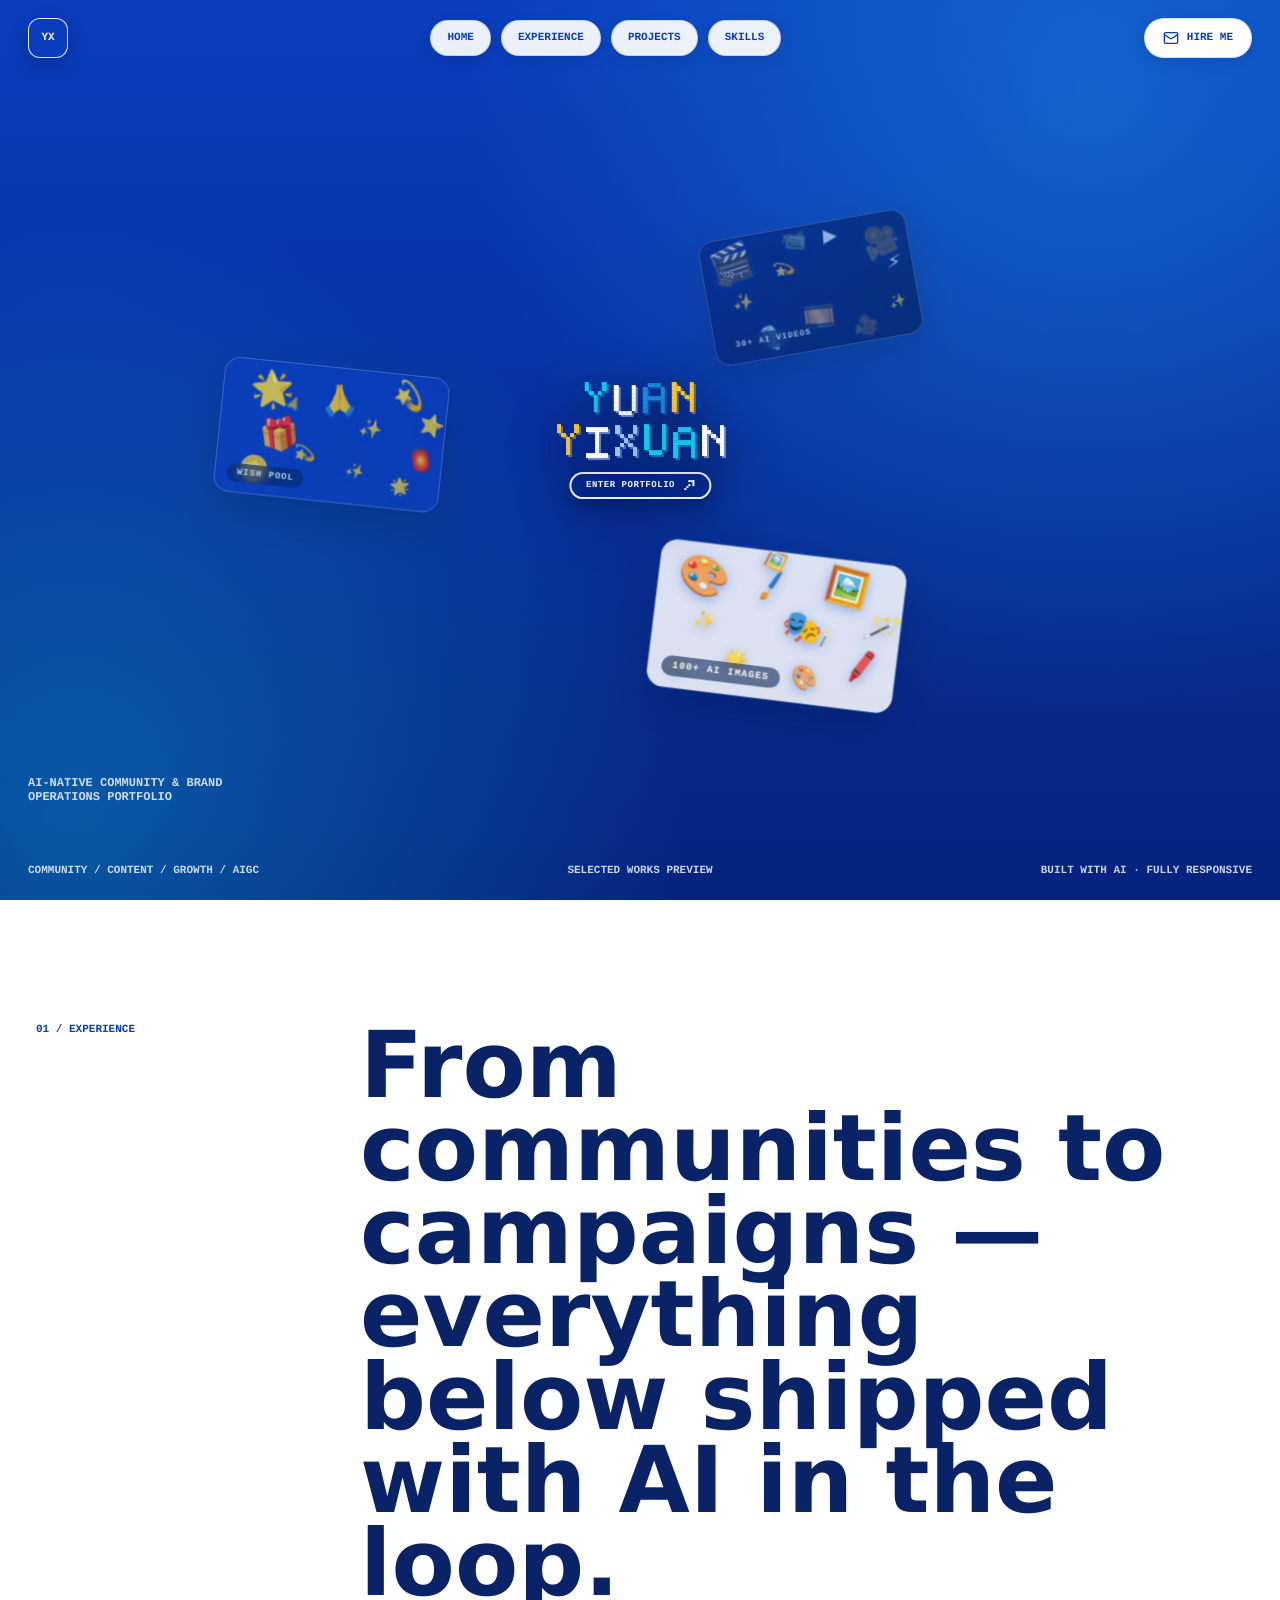
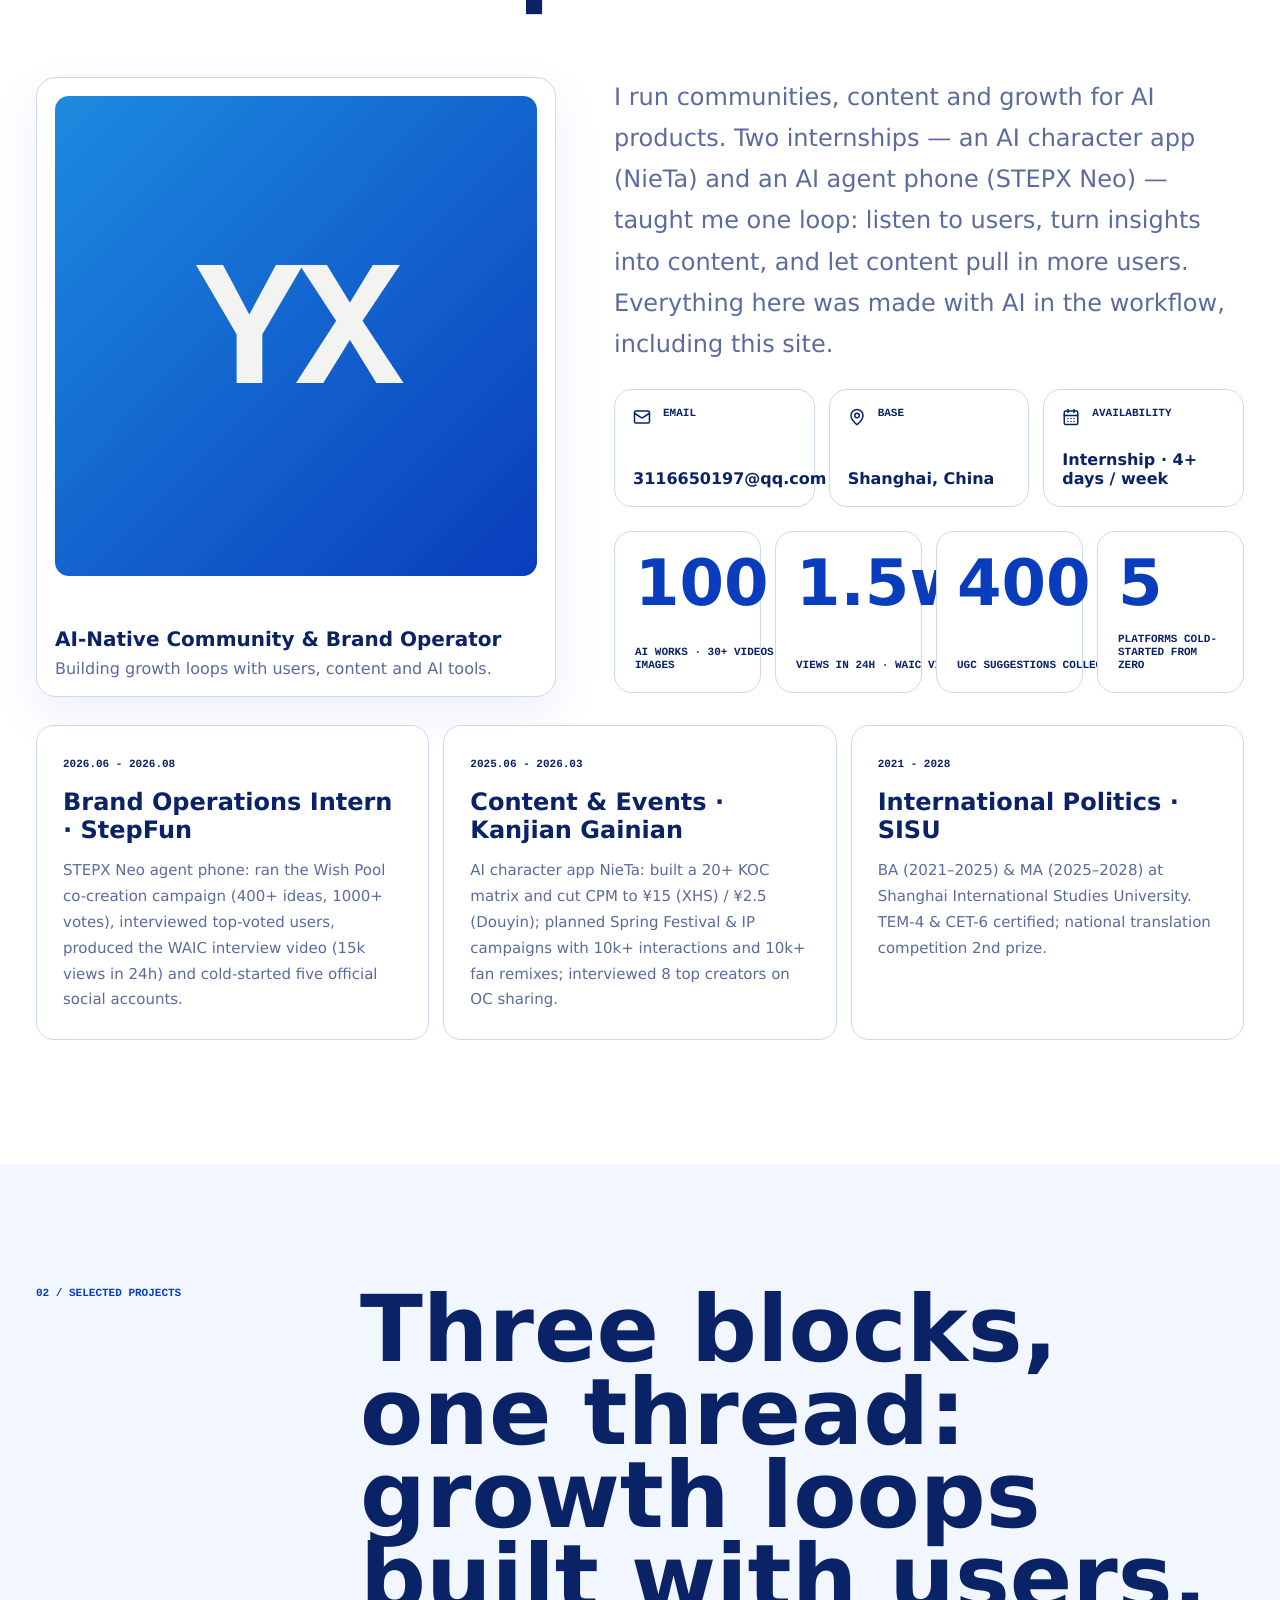
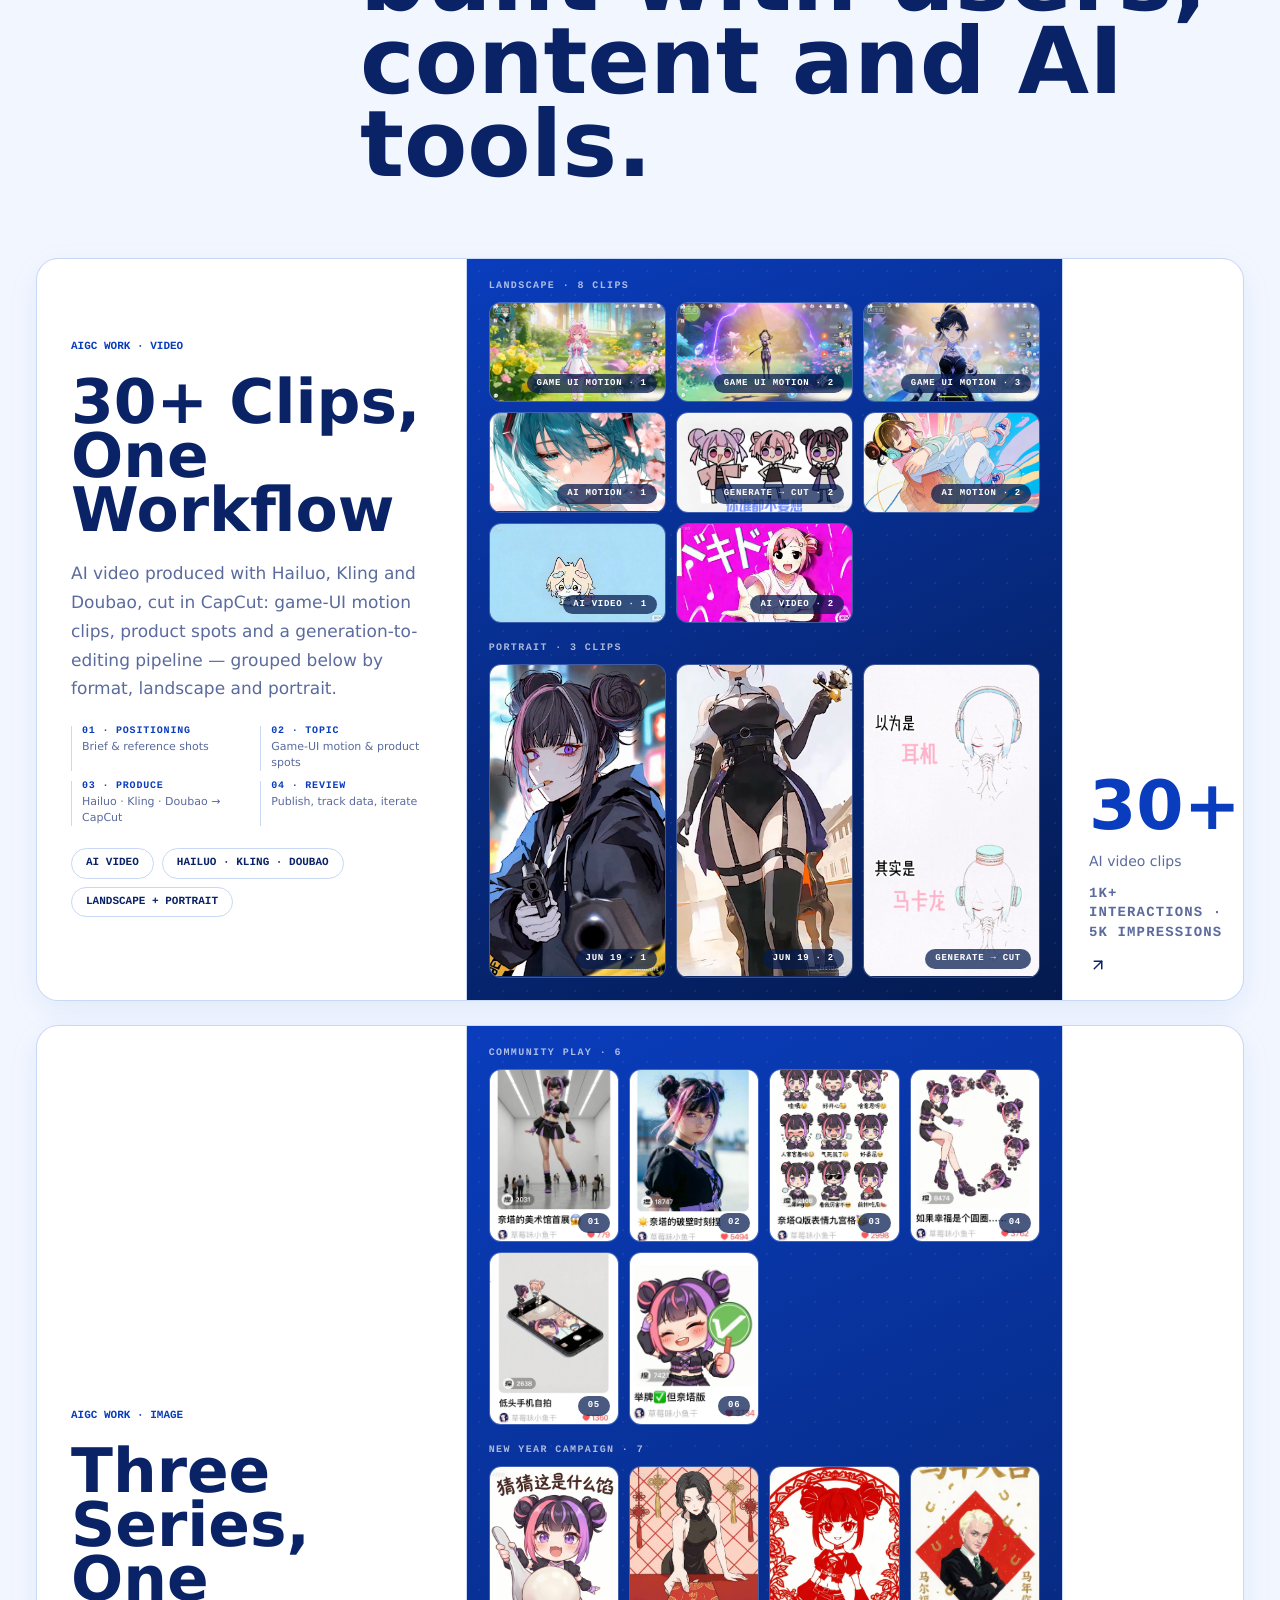
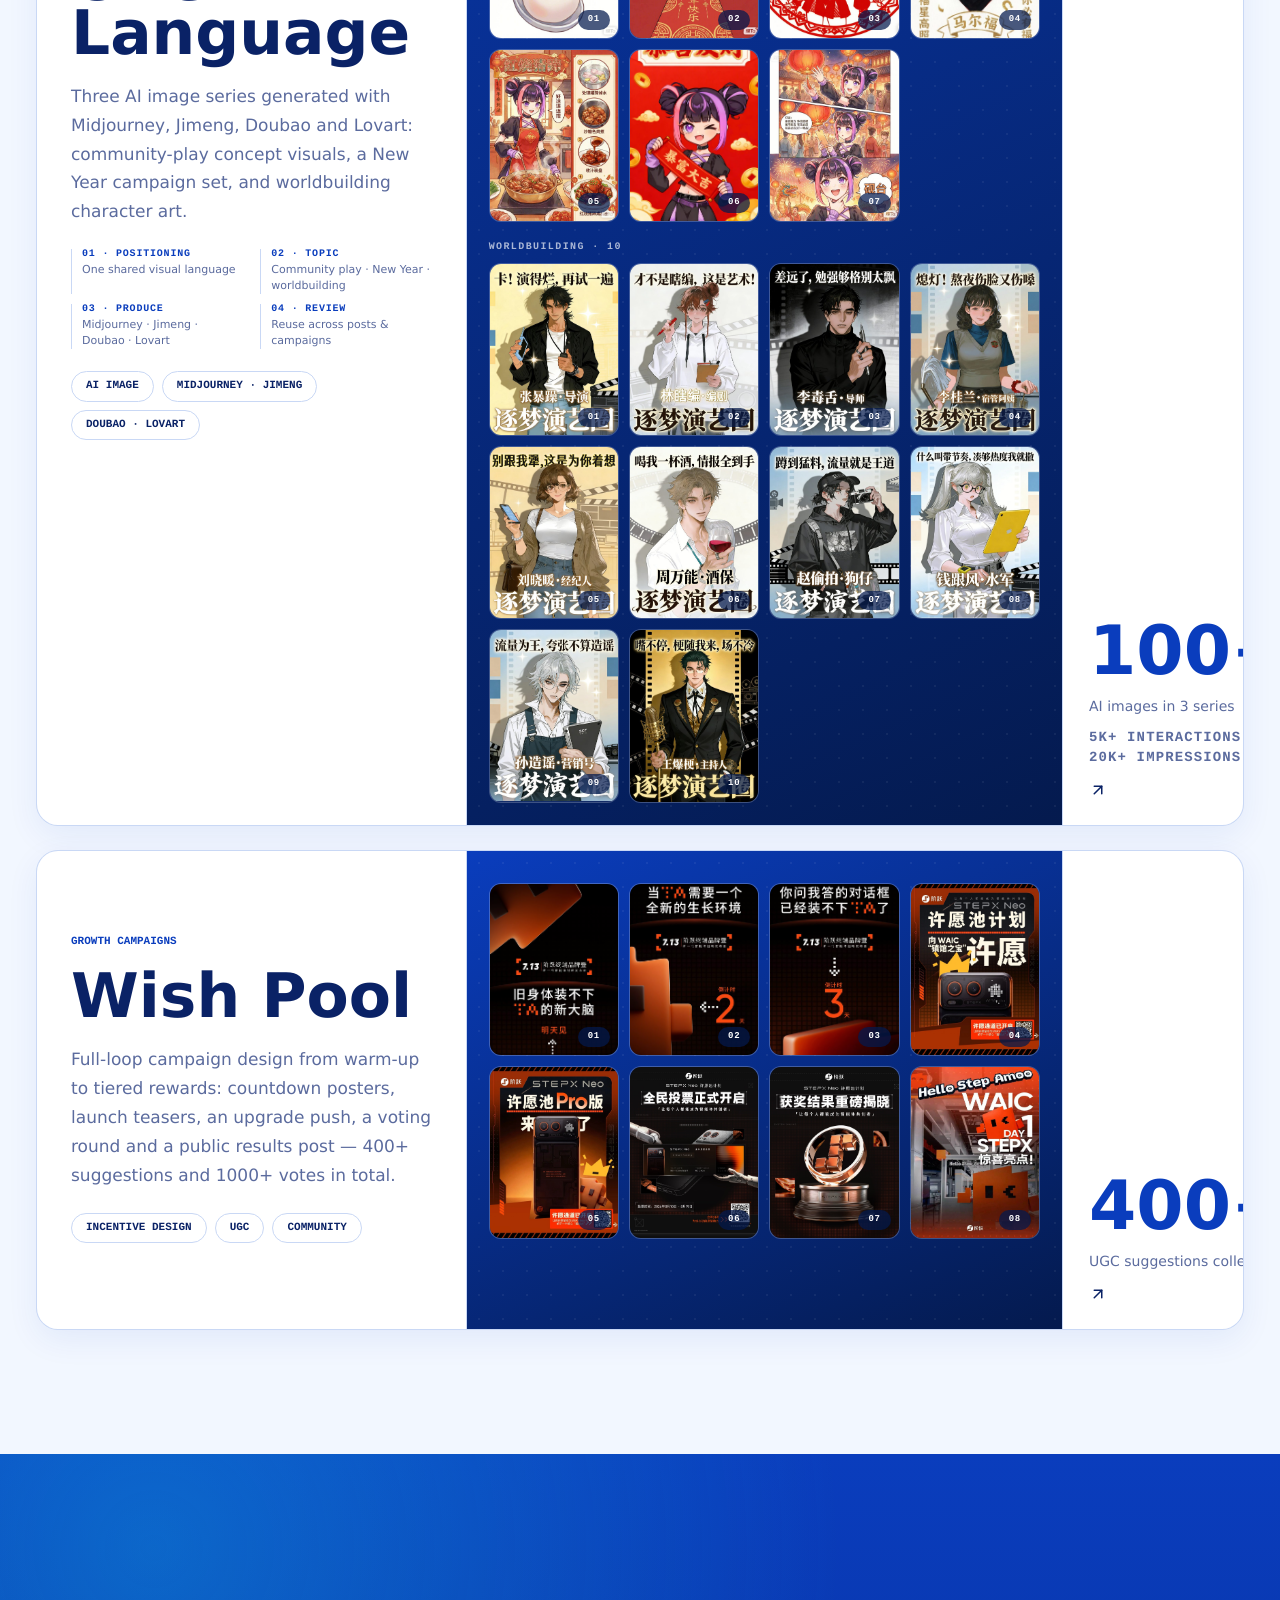
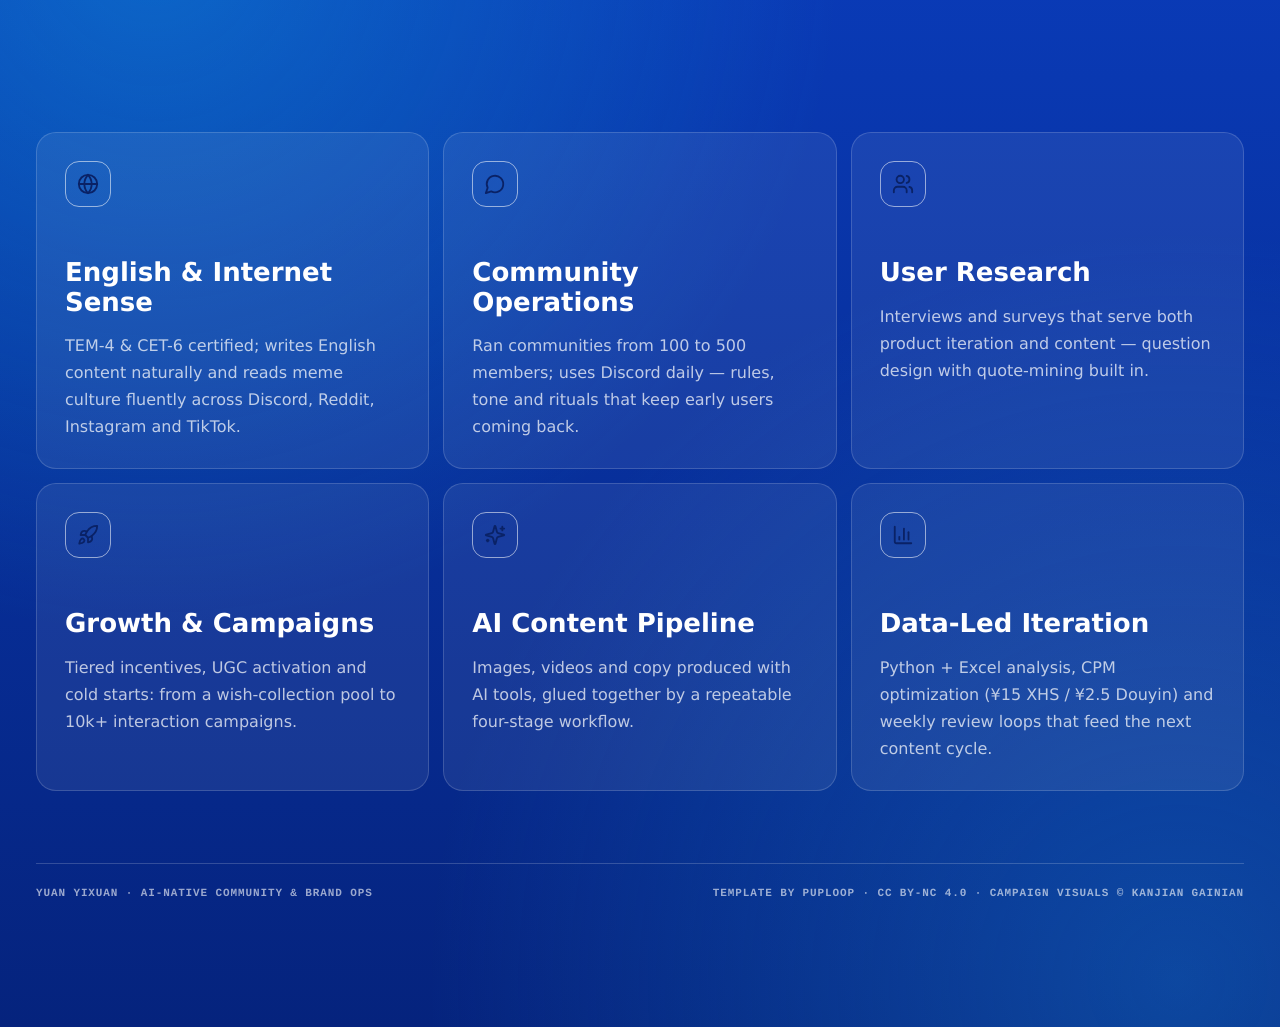
==== black.html @ db98f302 "Initial deploy: AI-native community & brand operations portfolio Co-Authored-By: Claude <noreply@ant" ====
<!doctype html>
<html lang="zh-CN">
  <head>
    <link rel="icon" href="data:image/svg+xml,%3Csvg xmlns='http://www.w3.org/2000/svg' viewBox='0 0 64 64'%3E%3Crect width='64' height='64' rx='14' fill='%230a3dbd'/%3E%3Ctext x='32' y='42' font-family='Arial,sans-serif' font-size='26' font-weight='800' fill='%23ffffff' text-anchor='middle'%3EYX%3C/text%3E%3C/svg%3E" />
    <meta charset="UTF-8" />
    <meta name="viewport" content="width=device-width, initial-scale=1.0" />
    <meta
      name="description"
      content="产品设计师 / 交互设计师个人作品集黑色版本，聚焦复杂产品体验、交互系统与设计策略。"
    />
    <title>Dark Portfolio | Product & Interaction Designer Portfolio</title>
    <script type="module" crossorigin src="./assets/client-BW4HFQ8H.js"></script>
    <script type="module" crossorigin src="./assets/mail-BwU3lQkr.js"></script>
    <script type="module" crossorigin src="./assets/waic-recap-zJZ8GPHz.js"></script>
    <script type="module" crossorigin src="./assets/main-DNvMNE1g.js"></script>
    <link rel="stylesheet" crossorigin href="./assets/styles-768BzfO2.css">
  </head>
  <body>
    <div id="root"></div>
  </body>
</html>
---- assets/styles-768BzfO2.css ----
:root{--paper:#ffffff;--ink:#0a2266;--muted:#5b6b9e;--soft:#e8f1ff;--line:#c9d8f5;--card:#ffffff;--dark:#05237d;--accent:#f5c63a;--cyan:#12ccf3;--azure:#1c8bdf;--navy:#0a3dbd;--deep:#041a4e;--red:#e82e1a;--teal:#12ccf3;--max-width:1700px;--mx:0;--my:0;color:var(--ink);background:var(--paper);font-family:Inter,ui-sans-serif,system-ui,-apple-system,BlinkMacSystemFont,Segoe UI,PingFang SC,Hiragino Sans GB,Microsoft YaHei,sans-serif;font-synthesis:none;text-rendering:geometricPrecision;-webkit-font-smoothing:antialiased;-moz-osx-font-smoothing:grayscale}*{box-sizing:border-box}html{scroll-behavior:auto;background:var(--paper)}body{min-width:1180px;margin:0;color:var(--ink);background:var(--paper)}a{color:inherit;text-decoration:none}::selection{color:var(--paper);background:var(--navy)}.site-header,.hero-footer,.eyebrow,.section-index,.project-eyebrow,.tag-row span,.contact-item span,.stat-card span,.timeline-item span{font-family:SFMono-Regular,Roboto Mono,Cascadia Mono,Consolas,monospace;font-size:11px;font-weight:800;line-height:1.15;letter-spacing:0;text-transform:uppercase}.site-header{position:fixed;top:18px;left:50%;z-index:30;display:flex;align-items:center;justify-content:space-between;gap:26px;width:min(calc(100% - 56px),var(--max-width));pointer-events:none;color:var(--navy);transform:translate(-50%)}.brand,.nav-links,.header-cta{pointer-events:auto}.brand{display:inline-flex;align-items:center;width:fit-content}.brand-mark{display:grid;width:40px;height:40px;place-items:center;border:1px solid rgba(255,255,255,.9);border-radius:12px;background:var(--navy);color:#fff;box-shadow:0 6px 18px #04164652;transition:transform .18s ease}.brand:hover .brand-mark{transform:translateY(-2px) rotate(-4deg)}.nav-links{display:flex;gap:10px;color:currentColor}.nav-links a{display:inline-flex;align-items:center;min-height:36px;padding:0 16px;border:1px solid rgba(10,61,189,.16);border-radius:999px;background:#ffffffeb;box-shadow:0 4px 14px #04164624;transition:opacity .18s ease,transform .18s ease,background .18s ease,color .18s ease}.nav-links a:hover,.header-cta:hover{background:var(--cyan);color:#fff;border-color:transparent;transform:translateY(-1px)}.header-cta{justify-self:end;display:inline-flex;align-items:center;gap:8px;min-height:40px;padding:0 18px;border:1px solid rgba(10,61,189,.16);border-radius:999px;background:#fff;color:var(--navy);box-shadow:0 4px 14px #04164624;transition:background .18s ease,color .18s ease,transform .18s ease}.intro-home{position:relative;min-height:100vh;overflow:hidden;background:linear-gradient(180deg,#12ccf3,#1c8bdf 46%,#0a3dbd);color:#f7f7f4;isolation:isolate}.intro-home:before{position:absolute;top:0;right:0;bottom:0;left:0;display:none;content:"";background:url(./intro-cover-CT57anhu.png) center / cover no-repeat}.intro-cover{position:absolute;top:0;right:0;bottom:0;left:0;display:block;width:100%;height:100%;padding:0;object-fit:cover;object-position:center}.intro-glow{position:absolute;top:-120px;right:-60px;z-index:1;width:52vw;height:52vw;background:radial-gradient(circle,rgba(122,214,255,.5),rgba(58,162,247,.28) 42%,transparent 68%);pointer-events:none}.intro-glow-bottom{position:absolute;bottom:-140px;left:-80px;z-index:1;width:44vw;height:44vw;background:radial-gradient(circle,rgba(255,255,255,.2),transparent 60%);pointer-events:none}.intro-wordmark{position:absolute;top:104px;left:50%;z-index:2;margin:0;color:#ffffffd9;font-family:SFMono-Regular,Roboto Mono,Cascadia Mono,Consolas,monospace;font-size:12px;font-weight:800;letter-spacing:.34em;text-transform:uppercase;transform:translate(-50%)}.intro-display{position:absolute;bottom:88px;left:max(28px,calc((100vw - var(--max-width)) / 2));z-index:2;display:grid;margin:0;color:#fff;font-size:clamp(58px,6.6vw,118px);font-weight:840;line-height:.92;letter-spacing:-.02em;text-transform:none;filter:drop-shadow(0 10px 26px rgba(5,35,125,.35))}.intro-display span{display:block}.intro-scroll{position:absolute;right:max(28px,calc((100vw - var(--max-width)) / 2));bottom:28px;z-index:2;display:inline-flex;align-items:center;gap:8px;color:#ffffffc4;font-family:SFMono-Regular,Roboto Mono,Cascadia Mono,Consolas,monospace;font-size:11px;font-weight:800;line-height:1;text-transform:uppercase;transition:color .18s ease,transform .18s ease}.intro-scroll:after{display:block;width:8px;height:8px;border-right:1px solid currentColor;border-bottom:1px solid currentColor;content:"";transform:rotate(45deg) translateY(-2px)}.intro-scroll:hover{color:#fff;transform:translateY(2px)}.hero{position:relative;min-height:100vh;overflow:hidden;background:radial-gradient(circle at 85% 10%,rgba(28,139,223,.5),transparent 46%),radial-gradient(circle at 6% 90%,rgba(18,204,243,.3),transparent 42%),linear-gradient(180deg,#0a3dbd,#05237d);color:#fff;isolation:isolate}.hero-title{position:absolute;left:max(28px,calc((100vw - var(--max-width)) / 2));bottom:96px;z-index:6;max-width:380px;margin:0;color:#fffc;font-family:SFMono-Regular,Roboto Mono,Cascadia Mono,Consolas,monospace;font-size:12px;font-weight:800;line-height:1.18;letter-spacing:0;text-transform:uppercase}.hero-center-brand{position:absolute;top:49%;left:50%;z-index:7;display:grid;gap:10px;align-items:center;justify-content:center;justify-items:center;max-width:min(42vw,520px);color:#fff;opacity:1;pointer-events:none;text-align:center;text-transform:uppercase;transform:translate(-50%,-50%);white-space:nowrap;filter:drop-shadow(0 10px 22px rgba(4,22,70,.72));image-rendering:pixelated}.hero-brand-line{display:flex;align-items:center;justify-content:center;gap:clamp(5px,.42vw,8px);white-space:nowrap}.hero-brand-line:first-child{transform:translate(-.04em)}.hero-brand-line:nth-child(2){transform:translate(.04em)}.pixel-letter{--pixel: clamp(3px, .34vw, 5.4px);display:grid;grid-template-columns:repeat(var(--cols),var(--pixel));grid-auto-rows:var(--pixel);gap:0;padding:1px;filter:drop-shadow(calc(var(--pixel) * .55) calc(var(--pixel) * .55) 0 color-mix(in srgb,var(--pixel-color) 42%,transparent)) drop-shadow(0 8px 18px rgba(4,22,70,.5))}.pixel-letter:nth-child(3n+1){transform:translateY(-2px)}.pixel-letter:nth-child(3n+2){transform:translateY(1px)}.pixel-letter:nth-child(3n){transform:translateY(-1px)}.pixel-cell{position:relative;display:block;width:var(--pixel);height:var(--pixel);background:transparent}.pixel-cell.is-filled{background:var(--pixel-color)}.hero-brand-pill{display:inline-flex;align-items:center;justify-content:center;gap:8px;min-height:27px;margin-top:4px;padding:0 14px 0 15px;border:2px solid rgba(255,255,255,.92);border-radius:999px;color:#fff;background:#05237d47;box-shadow:0 8px 18px #0416466b;font-family:Courier New,SFMono-Regular,Roboto Mono,Cascadia Mono,monospace;font-size:9px;font-style:normal;font-weight:800;letter-spacing:.06em;line-height:1;pointer-events:auto;text-transform:uppercase;image-rendering:pixelated;transition:background .18s ease,border-color .18s ease,box-shadow .18s ease,color .18s ease,transform .18s ease}.pixel-arrow{position:relative;display:block;width:12px;height:12px;color:currentColor;transition:transform .18s ease}.pixel-arrow:before,.pixel-arrow:after{position:absolute;width:2px;height:2px;background:currentColor;content:""}.pixel-arrow:before{top:1px;right:1px;box-shadow:-2px 0 0 currentColor,-4px 0 0 currentColor,0 2px 0 currentColor,0 4px 0 currentColor}.pixel-arrow:after{top:5px;right:5px;box-shadow:-2px 2px 0 currentColor,-4px 4px 0 currentColor}.hero-brand-pill:hover{border-color:#fff;color:var(--navy);background:#fff;box-shadow:0 10px 24px #ffffff42;transform:translateY(-2px)}.hero-brand-pill:hover .pixel-arrow{transform:translate(2px,-2px)}.hero-showcase{position:absolute;top:49%;left:50%;z-index:6;width:min(86vw,1180px);height:min(80vh,760px);transform:translate(-50%,-49%);transform-style:preserve-3d;perspective:1200px}.hero-showcase.reveal{opacity:0;transform:translate(-50%,-45%)}.hero-showcase.reveal.is-visible{opacity:1;transform:translate(-50%,-49%)}.floating-mock{position:absolute;top:50%;left:50%;display:grid;align-content:stretch;width:260px;height:156px;min-height:0;overflow:hidden;border:1px solid rgba(255,255,255,.26);border-radius:16px;background:#ffffff29;-webkit-backdrop-filter:blur(18px) saturate(1.18);backdrop-filter:blur(18px) saturate(1.18);cursor:pointer;opacity:var(--auto-opacity, 1);filter:saturate(.98) contrast(1);box-shadow:0 18px 42px #0416464d;transform:translate3d(calc(var(--auto-x, 0px) + var(--mx) * var(--auto-depth, 1) * 22px),calc(var(--auto-y, 0px) + var(--my) * var(--auto-depth, 1) * 22px + var(--hover-y, 0px)),calc(var(--auto-depth, 1) * 38px + var(--hover-z, 0px))) translate(-50%,-50%) rotate(var(--r)) scale(calc(var(--auto-scale, 1) * var(--hover-scale, 1)));transform-origin:center center;transition:box-shadow .26s ease,filter .26s ease,opacity .26s ease;will-change:transform,opacity,filter}.floating-mock:before{position:absolute;top:-10px;right:-10px;bottom:-10px;left:-10px;z-index:-1;pointer-events:none;content:"";opacity:0;background:radial-gradient(circle at 6% 50%,rgba(18,204,243,.86),transparent 34%),radial-gradient(circle at 45% 16%,rgba(255,255,255,.72),transparent 36%),radial-gradient(circle at 72% 82%,rgba(28,139,223,.78),transparent 42%),radial-gradient(circle at 100% 72%,rgba(245,198,58,.6),transparent 30%);filter:blur(8px);transform:none;transition:opacity .26s ease,filter .26s ease}.hero-showcase.is-paused .floating-mock{pointer-events:auto}.floating-mock:hover,.floating-mock.is-hovered{--hover-y: -3px;--hover-z: 80px;--hover-scale: 1.025;z-index:9999!important;opacity:1;box-shadow:-7px 0 18px #12ccf36b,0 9px 22px #ffffff4d,9px 0 20px #1c8bdf70,0 16px 34px #04164680;filter:blur(0) saturate(1.08) contrast(1.05)}.floating-mock:hover:before,.floating-mock.is-hovered:before{opacity:1;filter:blur(10px)}.floating-mock:after{position:absolute;top:0;right:0;bottom:0;left:0;pointer-events:none;content:"";opacity:0;padding:1.4px;border-radius:inherit;background:linear-gradient(105deg,#12ccf3,#fff 48%,#1c8bdf 88%,#f5c63a);mask:linear-gradient(#000 0 0) content-box,linear-gradient(#000 0 0);-webkit-mask-composite:xor;mask-composite:exclude;transition:opacity .22s ease}.floating-mock:hover:after,.floating-mock.is-hovered:after{opacity:1}.mock-cover{background:#fff}.mock-cover-image{position:absolute;top:0;right:0;bottom:0;left:0;display:block;width:100%;height:100%;border-radius:inherit;background:#fff;object-fit:cover;object-position:center}.mock-head{display:flex;align-items:center;justify-content:space-between;gap:12px;min-height:34px;padding:10px 12px 4px;font-family:SFMono-Regular,Roboto Mono,Cascadia Mono,Consolas,monospace;font-size:10px;font-weight:800;line-height:1;border-radius:16px 16px 0 0}.mock-head i{display:block;width:28px;height:5px;background:currentColor;opacity:.3}.mock-body{display:grid;grid-template-columns:1.2fr .8fr;grid-auto-rows:42px;gap:8px;padding:10px 12px 14px;overflow:hidden;border-radius:0 0 16px 16px}.mock-body b{display:block;min-height:28px;background:#fff3}.mock-body b:first-child{grid-row:span 2}.mock-avatar .mock-body{display:block;padding:0}.mock-avatar img{display:block;width:100%;height:122px;object-fit:cover;object-position:center 24%;filter:grayscale(.12)}.mock-dark{background:#0a3dbdd1;color:#fff}.mock-dark .mock-body b{background:#ffffff47}.mock-light{color:var(--ink);background:#ffffffe0}.mock-silver{background:linear-gradient(135deg,#ffffffb8,#9fc8ff80);color:var(--ink)}.mock-silver .mock-body b:first-child{background:linear-gradient(135deg,#e8f1ff,#9fc8ff)}.mock-color{background:linear-gradient(135deg,#12ccf3,#1c8bdf);color:#fff}.mock-color .mock-body b:nth-child(1){background:#0a3dbd}.mock-color .mock-body b:nth-child(2){background:#f5c63a}.mock-color .mock-body b:nth-child(3){background:#fff}.mock-red{background:linear-gradient(135deg,#05237d,#041a4e);color:#fff}.mock-red .mock-body b:first-child{background:linear-gradient(135deg,#e82e1a,#9a2b12)}.hero-footer{position:absolute;right:max(28px,calc((100vw - var(--max-width)) / 2));bottom:22px;left:max(28px,calc((100vw - var(--max-width)) / 2));z-index:8;display:grid;grid-template-columns:1fr auto 1fr;align-items:end;gap:28px;color:#fffc}.hero-footer span:last-child{justify-self:end;max-width:240px}.section{position:relative;padding:124px 0;background:var(--paper)}.section-shell{width:min(calc(100% - 72px),var(--max-width));margin:0 auto}.section-heading{display:grid;grid-template-columns:minmax(170px,260px) minmax(0,1fr);gap:64px;align-items:start;margin-bottom:72px}.section-index,.project-eyebrow,.eyebrow{color:var(--navy)}.section-heading h2{max-width:1120px;margin:0;color:var(--ink);font-size:clamp(54px,7.2vw,128px);line-height:.9;font-weight:820;letter-spacing:0}.profile-grid{display:grid;grid-template-columns:minmax(360px,520px) minmax(0,1fr);gap:58px;align-items:stretch}.avatar-card{position:relative;display:grid;align-content:space-between;min-height:620px;margin:0;padding:18px;border:1px solid var(--line);border-radius:20px;background:#fff;box-shadow:0 18px 48px #0a3dbd14}.avatar-ring{display:grid;min-height:480px;place-items:end center;overflow:hidden;border-radius:14px;background:radial-gradient(circle at 50% 34%,#fff,#dcebff 68%)}.avatar-ring img{width:min(92%,450px);height:auto;transform:translateY(20px)}.avatar-card figcaption{display:grid;gap:8px;margin-top:18px}.avatar-card strong{font-size:20px;color:var(--ink)}.avatar-card span,.profile-lede,.timeline-item p,.project-content p,.strength-card p,.contact-inner p{color:var(--muted)}.profile-copy{display:grid;align-content:start;gap:24px}.profile-lede{max-width:980px;margin:0;font-size:24px;line-height:1.72}.contact-list{display:grid;grid-template-columns:repeat(3,minmax(0,1fr));gap:14px}.contact-item,.stat-card,.timeline-item,.strength-card{background:#fff}.contact-item{display:grid;grid-template-columns:auto 1fr;gap:10px 12px;min-height:118px;padding:18px;border:1px solid var(--line);border-radius:18px}.contact-item strong{grid-column:1 / -1;align-self:end;font-size:16px;color:var(--ink)}.stats-grid{display:grid;grid-template-columns:repeat(4,minmax(0,1fr));gap:14px}.stat-card{display:grid;gap:18px;min-height:156px;padding:20px;border:1px solid var(--line);border-radius:18px}.stat-card strong{font-size:clamp(44px,5vw,78px);line-height:1;color:var(--navy)}.stat-card span{align-self:end}.timeline{display:grid;grid-template-columns:repeat(3,minmax(0,1fr));gap:14px;margin-top:28px}.timeline-item{min-height:230px;padding:26px;border:1px solid var(--line);border-radius:18px}.timeline-item h3{margin:18px 0 14px;font-size:24px;line-height:1.15;color:var(--ink)}.timeline-item p{margin:0;font-size:15px;line-height:1.72}.projects-section{background:#f2f7ff}.project-stack{display:grid;gap:24px}.project-card{position:relative;display:grid;grid-template-columns:minmax(360px,.72fr) minmax(560px,1fr) 210px;gap:1px;min-height:480px;overflow:hidden;scroll-margin-top:96px;border:1px solid var(--line);border-radius:22px;background:var(--line);box-shadow:0 10px 32px #0a3dbd12;transition:transform .26s ease,box-shadow .26s ease}.project-card:hover{transform:translateY(-8px);box-shadow:0 28px 70px #0a3dbd29}.project-content,.project-visual,.project-metric{background:#fff}.project-content{display:grid;align-content:center;gap:22px;padding:34px}.project-content h3{max-width:590px;margin:0;color:var(--ink);font-size:clamp(42px,4.8vw,82px);line-height:.88;font-weight:840}.project-content p{max-width:560px;margin:0;font-size:17px;line-height:1.7}.tag-row{display:flex;flex-wrap:wrap;gap:8px}.tag-row span{padding:8px 14px;border:1px solid var(--line);border-radius:999px;background:#fff}.project-visual{position:relative;min-height:460px;overflow:hidden;background:linear-gradient(155deg,#1c8bdf,#0a3dbd)}.project-visual:before{position:absolute;top:0;right:0;bottom:0;left:0;content:"";background:radial-gradient(circle,rgba(255,255,255,.16) 0 1px,transparent 1.4px) 0 0 / 24px 24px;opacity:.5}.visual-toolbar{position:relative;z-index:2;display:flex;gap:8px;height:46px;padding:18px}.visual-toolbar i{width:8px;height:8px;background:#fff;opacity:.3}.visual-grid{position:relative;z-index:2;display:grid;grid-template-columns:repeat(2,minmax(0,1fr));gap:12px;padding:18px}.visual-grid span,.visual-focus div{background:#ffffff29;border:1px solid rgba(255,255,255,.3)}.visual-grid span{min-height:96px}.visual-focus{position:absolute;right:34px;bottom:34px;left:34px;z-index:3;display:grid;grid-template-columns:1.25fr .8fr .5fr;gap:12px;height:150px}.project-visual-teal{background:linear-gradient(155deg,#12ccf3,#0a3dbd)}.project-visual-teal .visual-focus div:first-child{background:linear-gradient(135deg,#9fdcff,#0a3dbd);border:0}.project-visual-amber{background:linear-gradient(155deg,#1c8bdf,#05237d)}.project-visual-amber .visual-focus div:first-child{background:linear-gradient(135deg,#f5c63a,#1c8bdf);border:0}.project-visual-rose{background:linear-gradient(155deg,#05237d,#041a4e)}.project-visual-rose .visual-focus div:first-child{background:linear-gradient(135deg,#e82e1a,#05237d);border:0}.project-metric{display:grid;align-content:end;gap:12px;padding:26px}.project-metric strong{font-size:68px;line-height:1;color:var(--navy)}.project-metric span{color:var(--muted);font-size:14px;line-height:1.4}.strength-grid{display:grid;grid-template-columns:repeat(3,minmax(0,1fr));gap:14px}.strength-card{min-height:284px;padding:28px;border:1px solid rgba(255,255,255,.16);border-radius:20px;background:#ffffff12;transition:background-color .22s ease,transform .22s ease}.strength-card:hover{background:#ffffff24;transform:translateY(-4px)}.strength-icon{display:grid;width:46px;height:46px;place-items:center;margin-bottom:52px;border:1px solid rgba(255,255,255,.55);border-radius:14px}.strength-card h3{margin:0 0 14px;color:#fff;font-size:26px;line-height:1.12}.strength-card p{margin:0;color:#ffffffb8;font-size:16px;line-height:1.7}.strengths-section{background:radial-gradient(circle at 12% 8%,rgba(18,204,243,.3),transparent 44%),radial-gradient(circle at 92% 96%,rgba(28,139,223,.34),transparent 46%),linear-gradient(180deg,#0a3dbd,#05237d)}.strengths-section .section-index{color:#fff9}.strengths-section .section-heading h2{color:#fff}.contact-section{position:relative;display:grid;align-content:center;min-height:100vh;overflow:hidden;padding:120px 0 32px;background:radial-gradient(circle at 86% 14%,rgba(28,139,223,.45),transparent 46%),radial-gradient(circle at 8% 90%,rgba(18,204,243,.26),transparent 42%),linear-gradient(180deg,#05237d,#041a4e);color:var(--paper)}.contact-section:before{position:absolute;top:0;right:0;bottom:0;left:0;content:"";background:radial-gradient(circle,rgba(255,255,255,.14) 0 1px,transparent 1.4px) 0 0 / 34px 34px;opacity:.24}.contact-inner{position:relative;z-index:1;width:min(calc(100% - 72px),var(--max-width));margin:0 auto}.contact-inner h2{max-width:1280px;margin:22px 0 0;color:#fff;font-size:clamp(74px,8vw,150px);line-height:.88;font-weight:840;letter-spacing:0}.contact-inner .eyebrow{color:#ffffffad}.contact-actions{display:flex;flex-wrap:wrap;gap:14px;margin-top:38px}.primary-button,.ghost-button{display:inline-flex;align-items:center;justify-content:center;gap:10px;min-height:54px;padding:0 26px;border-radius:999px;font-size:14px;font-weight:760;transition:transform .18s ease,opacity .18s ease,background .18s ease,color .18s ease}.primary-button{background:var(--ink);color:var(--paper)}.contact-section .primary-button{background:var(--paper);color:var(--navy)}.ghost-button{background:transparent}.contact-section .ghost-button{border:1px solid rgba(255,255,255,.66);color:#fff}.primary-button:hover,.ghost-button:hover{opacity:1;transform:translateY(-2px)}.contact-section .primary-button:hover{background:var(--cyan);color:#fff}.contact-section .ghost-button:hover{background:#ffffff24}.contact-footer{position:absolute;right:max(28px,calc((100vw - var(--max-width)) / 2));bottom:24px;left:max(28px,calc((100vw - var(--max-width)) / 2));z-index:1;display:flex;justify-content:space-between;gap:24px;color:#fff9}.reveal{opacity:0;transform:translateY(28px);transition:opacity .72s ease,transform .72s ease}.reveal.is-visible{opacity:1;transform:translateY(0)}@media (max-width: 1440px){body{min-width:1024px}.floating-mock{width:230px;height:138px}.project-card{grid-template-columns:minmax(330px,.72fr) minmax(430px,1fr) 180px}}@media (max-width: 1180px){body{min-width:0}.site-header{width:min(calc(100% - 32px),var(--max-width))}.nav-links{display:none}.hero-showcase{width:96vw}.section-shell,.contact-inner{width:min(calc(100% - 36px),var(--max-width))}.section-heading,.profile-grid,.project-card,.contact-list,.stats-grid,.timeline,.strength-grid{grid-template-columns:1fr}.project-card{min-height:auto}}@media (max-width: 760px){body{overflow-x:hidden}.site-header{top:14px;width:calc(100% - 28px);gap:12px}.brand-mark{width:34px;height:34px}.header-cta{gap:6px;font-size:11px}.header-cta svg{width:14px;height:14px}.intro-wordmark{top:88px;font-size:10px}.intro-display{bottom:64px;left:18px;font-size:clamp(34px,12vw,56px)}.intro-scroll{right:18px;bottom:18px;font-size:10px}.hero{min-height:100svh}.hero-title{right:18px;bottom:70px;left:18px;max-width:none;font-size:10px}.hero-center-brand{top:48%;gap:9px;max-width:82vw}.hero-brand-line{gap:4px}.pixel-letter{--pixel: clamp(2.4px, .95vw, 3.8px)}.hero-brand-pill{min-height:24px;padding:0 10px;font-size:8px}.hero-showcase{top:48%;width:100vw;height:62svh;transform:translate(-50%,-50%)}.floating-mock{width:min(42vw,172px);height:min(25.2vw,103px);border-radius:12px}.hero-footer{right:18px;bottom:16px;left:18px;grid-template-columns:1fr;gap:8px;font-size:9px;color:#fffc}.hero-footer span:last-child{justify-self:start}.section{padding:74px 0}.section-shell,.contact-inner{width:calc(100% - 32px)}.section-heading{gap:22px;margin-bottom:40px}.section-heading h2{font-size:clamp(34px,11vw,56px);line-height:.96}.profile-lede{font-size:17px;line-height:1.68}.avatar-card{min-height:auto;padding:12px}.avatar-ring{min-height:320px}.contact-item,.stat-card,.timeline-item,.strength-card,.project-content,.project-metric{padding:18px}.stat-card{min-height:118px}.timeline-item,.strength-card{min-height:auto}.project-card{gap:1px}.project-content{gap:16px}.project-content h3{font-size:clamp(34px,11vw,54px);line-height:.94}.project-content p{font-size:15px}.project-visual{min-height:300px}.visual-focus{right:18px;bottom:18px;left:18px;height:108px}.project-metric{min-height:130px}.project-metric strong{font-size:52px}.contact-inner h2{font-size:clamp(40px,13vw,68px);line-height:.96}.contact-actions{display:grid}.primary-button,.ghost-button{width:100%}.contact-footer{right:18px;left:18px;display:grid;gap:8px}}@media (max-width: 430px){.hero-showcase{height:58svh}.floating-mock{width:152px;height:91px}.hero-footer{display:none}}@media (prefers-reduced-motion: reduce){*,*:before,*:after{animation-duration:.01ms!important;animation-iteration-count:1!important;scroll-behavior:auto!important;transition-duration:.01ms!important}.reveal{opacity:1;transform:none}}.project-media{position:relative;min-height:460px;overflow:hidden;padding:22px;background:linear-gradient(155deg,#0a3dbd,#041a4e)}.project-media:before{position:absolute;top:0;right:0;bottom:0;left:0;content:"";background:radial-gradient(circle,rgba(255,255,255,.14) 0 1px,transparent 1.4px) 0 0 / 24px 24px;opacity:.4}.media-group{position:relative;z-index:2}.media-group+.media-group{margin-top:20px}.media-group-label{display:block;color:#ffffffa8;font-family:SFMono-Regular,Roboto Mono,Cascadia Mono,Consolas,monospace;font-size:10px;font-weight:800;letter-spacing:.14em;text-transform:uppercase}.media-grid{display:grid;grid-template-columns:repeat(3,minmax(0,1fr));gap:10px;margin-top:10px}.media-tile{position:relative;overflow:hidden;border:1px solid rgba(255,255,255,.18);border-radius:12px;background:#ffffff0f}.video-tile video{display:block;width:100%;aspect-ratio:16/9;object-fit:cover;background:#041a4e;cursor:pointer}.media-grid.is-portrait .video-tile video{aspect-ratio:9/16}.media-grid.is-images{grid-template-columns:repeat(4,minmax(0,1fr))}.image-tile img{display:block;width:100%;aspect-ratio:3/4;object-fit:cover;object-position:center}.media-caption{position:absolute;right:8px;bottom:8px;display:inline-flex;padding:4px 10px;border-radius:999px;background:#041a4eb8;color:#fff;font-family:SFMono-Regular,Roboto Mono,Cascadia Mono,Consolas,monospace;font-size:9px;font-weight:800;letter-spacing:.08em;line-height:1.3;text-transform:uppercase;pointer-events:none;white-space:nowrap}.project-media-board{display:grid;align-content:center}.board-frame{position:relative;display:block;overflow:hidden;border:1px solid rgba(255,255,255,.22);border-radius:14px;box-shadow:0 16px 40px #041a4e66;transition:transform .22s ease,box-shadow .22s ease}.board-frame:hover{transform:translateY(-4px);box-shadow:0 22px 52px #041a4e8c}.board-frame img{display:block;width:100%;height:auto}.project-media-cat{display:grid;align-content:center}.cat-playground{position:relative;z-index:2;display:grid;gap:14px}.cat-room{position:relative;height:340px;overflow:hidden;border:1px dashed rgba(255,255,255,.2);border-radius:14px;background:#ffffff0a;touch-action:manipulation}.cat-chip{position:absolute;top:9%;padding:8px 14px;border:1px solid rgba(255,255,255,.34);border-radius:999px;background:#ffffff1a;color:#fff;font-family:SFMono-Regular,Roboto Mono,Cascadia Mono,Consolas,monospace;font-size:10px;font-weight:800;letter-spacing:.1em;text-transform:uppercase;cursor:pointer;transition:transform .35s cubic-bezier(.3,1.4,.6,1),opacity .3s ease}.cat-chip:hover{border-color:#12ccf3}.cat-chip.is-knocked{transform:rotate(94deg) translateY(30px);opacity:.5}.cat{position:absolute;top:72%;left:50%;z-index:3;transform:translate(-50%,-50%);transition:transform .16s ease;will-change:left,top}.cat.is-pouncing{transform:translate(-50%,-50%) scale(1.22)}.cat.is-sleeping{transform:translate(-50%,-50%) rotate(8deg)}.cat-emoji{display:block;font-size:44px;line-height:1;transform:scaleX(var(--face,1));filter:drop-shadow(0 10px 14px rgba(4,26,78,.55))}.cat-paw{position:absolute;right:-4px;bottom:-6px;font-size:16px;animation:pawSwat .3s ease forwards;transform-origin:left bottom}@keyframes pawSwat{0%{transform:rotate(0)}60%{transform:rotate(-40deg) translate(4px,-4px)}to{transform:rotate(-10deg)}}.cat-zzz{position:absolute;top:-24px;left:22px;font-size:14px;letter-spacing:3px;color:#fffc;animation:floatZ 2.2s ease-in-out infinite}@keyframes floatZ{0%,to{transform:translateY(0);opacity:.45}50%{transform:translateY(-7px);opacity:1}}.paw-stamp{position:absolute;z-index:2;font-size:17px;transform:translate(-50%,-50%);opacity:.85;pointer-events:none;animation:stampIn .32s cubic-bezier(.2,1.6,.4,1)}@keyframes stampIn{0%{transform:translate(-50%,-50%) scale(2.2);opacity:0}to{transform:translate(-50%,-50%) scale(1);opacity:.85}}.cat-status{color:#fff9;font-family:SFMono-Regular,Roboto Mono,Cascadia Mono,Consolas,monospace;font-size:10px;font-weight:800;letter-spacing:.1em;text-transform:uppercase}.intro-cover-clean{position:absolute;top:0;right:0;bottom:0;left:0;background:radial-gradient(circle,rgba(255,255,255,.16) 0 1px,transparent 1.4px) 0 0/36px 36px}.avatar-ring-clean{place-items:center}.avatar-initials{display:grid;width:100%;height:100%;place-items:center;background:linear-gradient(135deg,#1c8bdf,#0a3dbd);color:#f3f3f1;font-family:SFMono-Regular,Roboto Mono,Cascadia Mono,Consolas,monospace;font-size:clamp(120px,14vw,220px);font-weight:840;letter-spacing:-.04em}.mock-cover-label{position:absolute;left:12px;bottom:10px;z-index:2;padding:5px 10px;border-radius:999px;background:#0622549e;-webkit-backdrop-filter:blur(6px);backdrop-filter:blur(6px);color:#fff;font-family:SFMono-Regular,Roboto Mono,Cascadia Mono,Consolas,monospace;font-size:9px;font-weight:800;letter-spacing:.12em;line-height:1;white-space:nowrap}.mock-emoji-field{position:absolute;top:0;right:0;bottom:0;left:0;overflow:hidden;border-radius:inherit}.mock-emoji{position:absolute;line-height:1;transform-origin:center;filter:drop-shadow(0 3px 5px rgba(10,61,189,.35));-webkit-user-select:none;user-select:none;pointer-events:none}.site-footer{display:flex;justify-content:space-between;gap:24px;margin-top:72px;padding-top:22px;border-top:1px solid rgba(255,255,255,.18);color:#fff9;font-family:SFMono-Regular,Roboto Mono,Cascadia Mono,Consolas,monospace;font-size:11px;font-weight:800;letter-spacing:.08em;line-height:1.6;text-transform:uppercase}@media (max-width:760px){.site-footer{flex-direction:column;gap:8px}}.workflow-strip{display:grid;grid-template-columns:repeat(2,minmax(0,1fr));gap:10px 18px;margin:0;padding:0;list-style:none}.workflow-strip li{display:grid;gap:2px;align-content:start;padding-left:10px;border-left:1px solid var(--line)}.workflow-strip b{color:var(--navy);font-family:SFMono-Regular,Roboto Mono,Cascadia Mono,Consolas,monospace;font-size:10px;font-weight:800;letter-spacing:.08em;text-transform:uppercase}.workflow-strip span{color:var(--muted);font-size:11px;line-height:1.45}@media (max-width:430px){.workflow-strip{grid-template-columns:1fr}}.project-engagement{color:var(--navy);font-family:SFMono-Regular,Roboto Mono,Cascadia Mono,Consolas,monospace;font-size:10px;font-weight:800;letter-spacing:.08em;text-transform:uppercase}
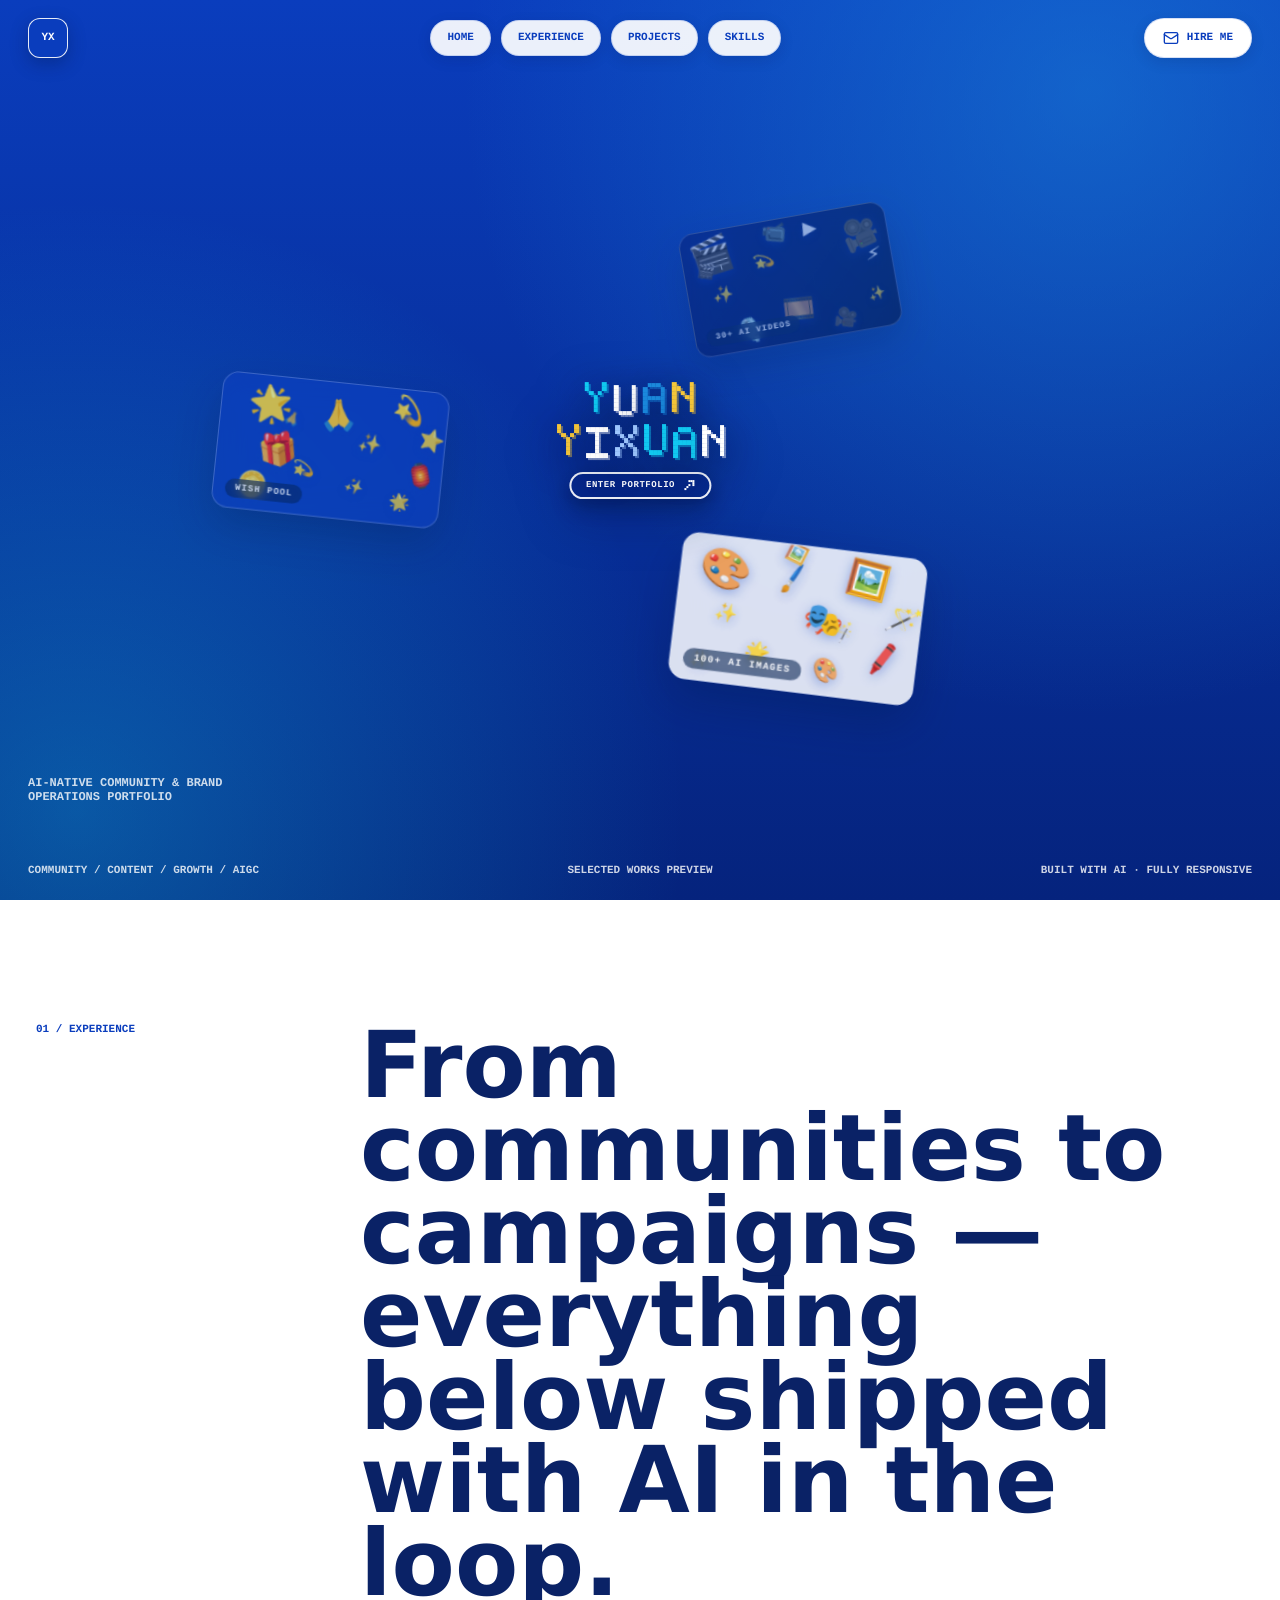
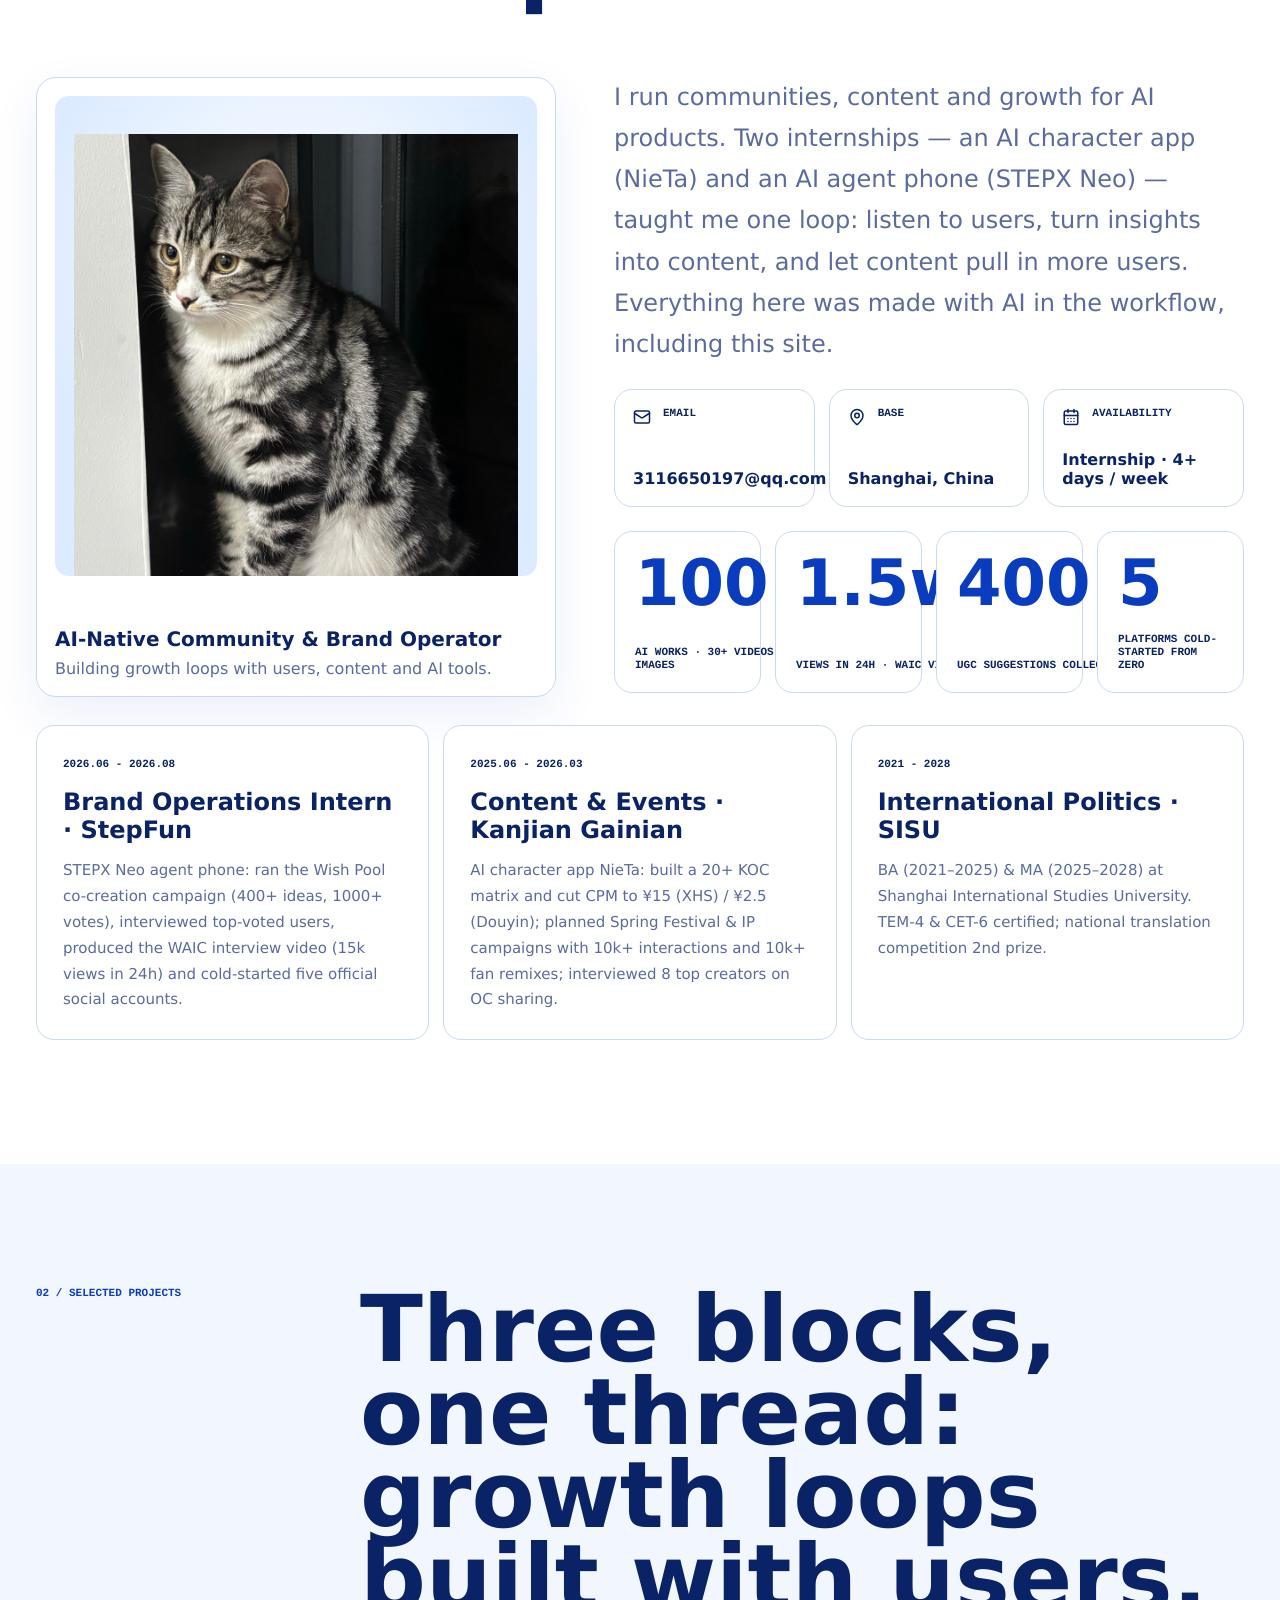
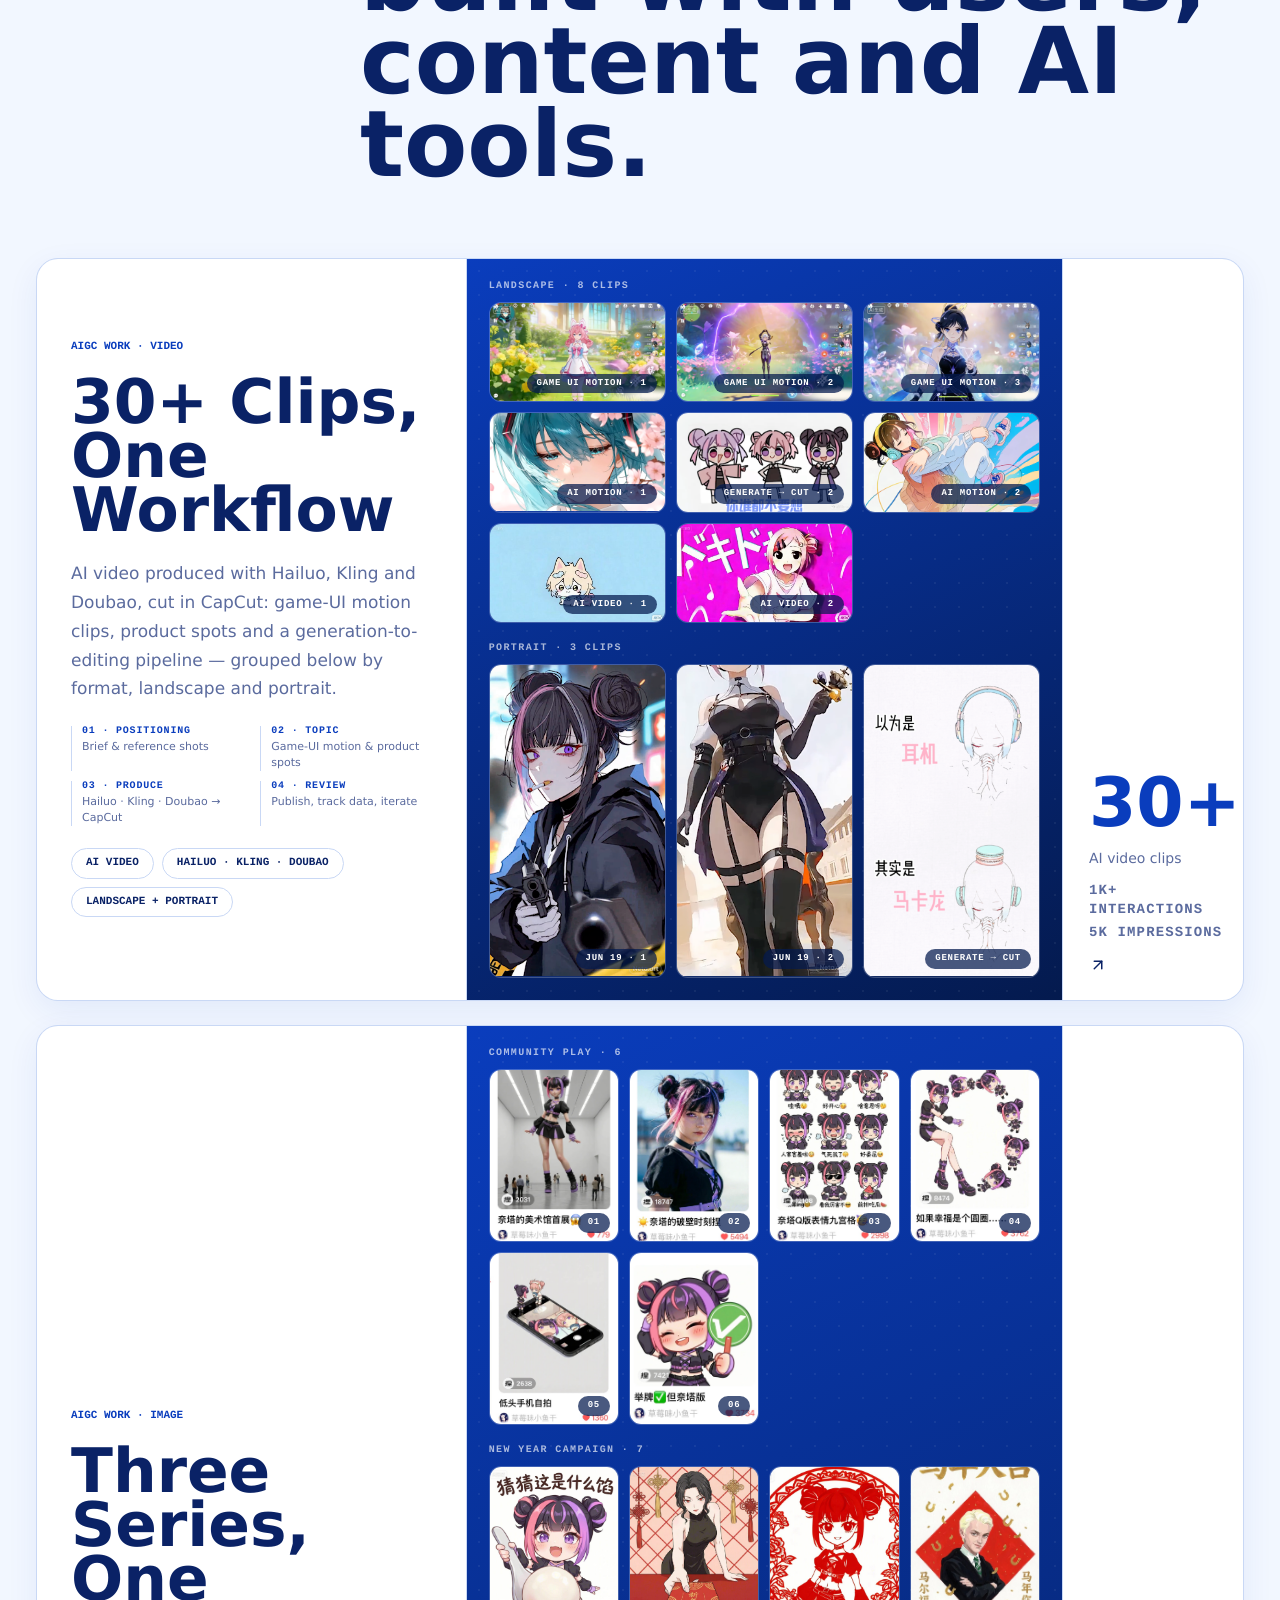
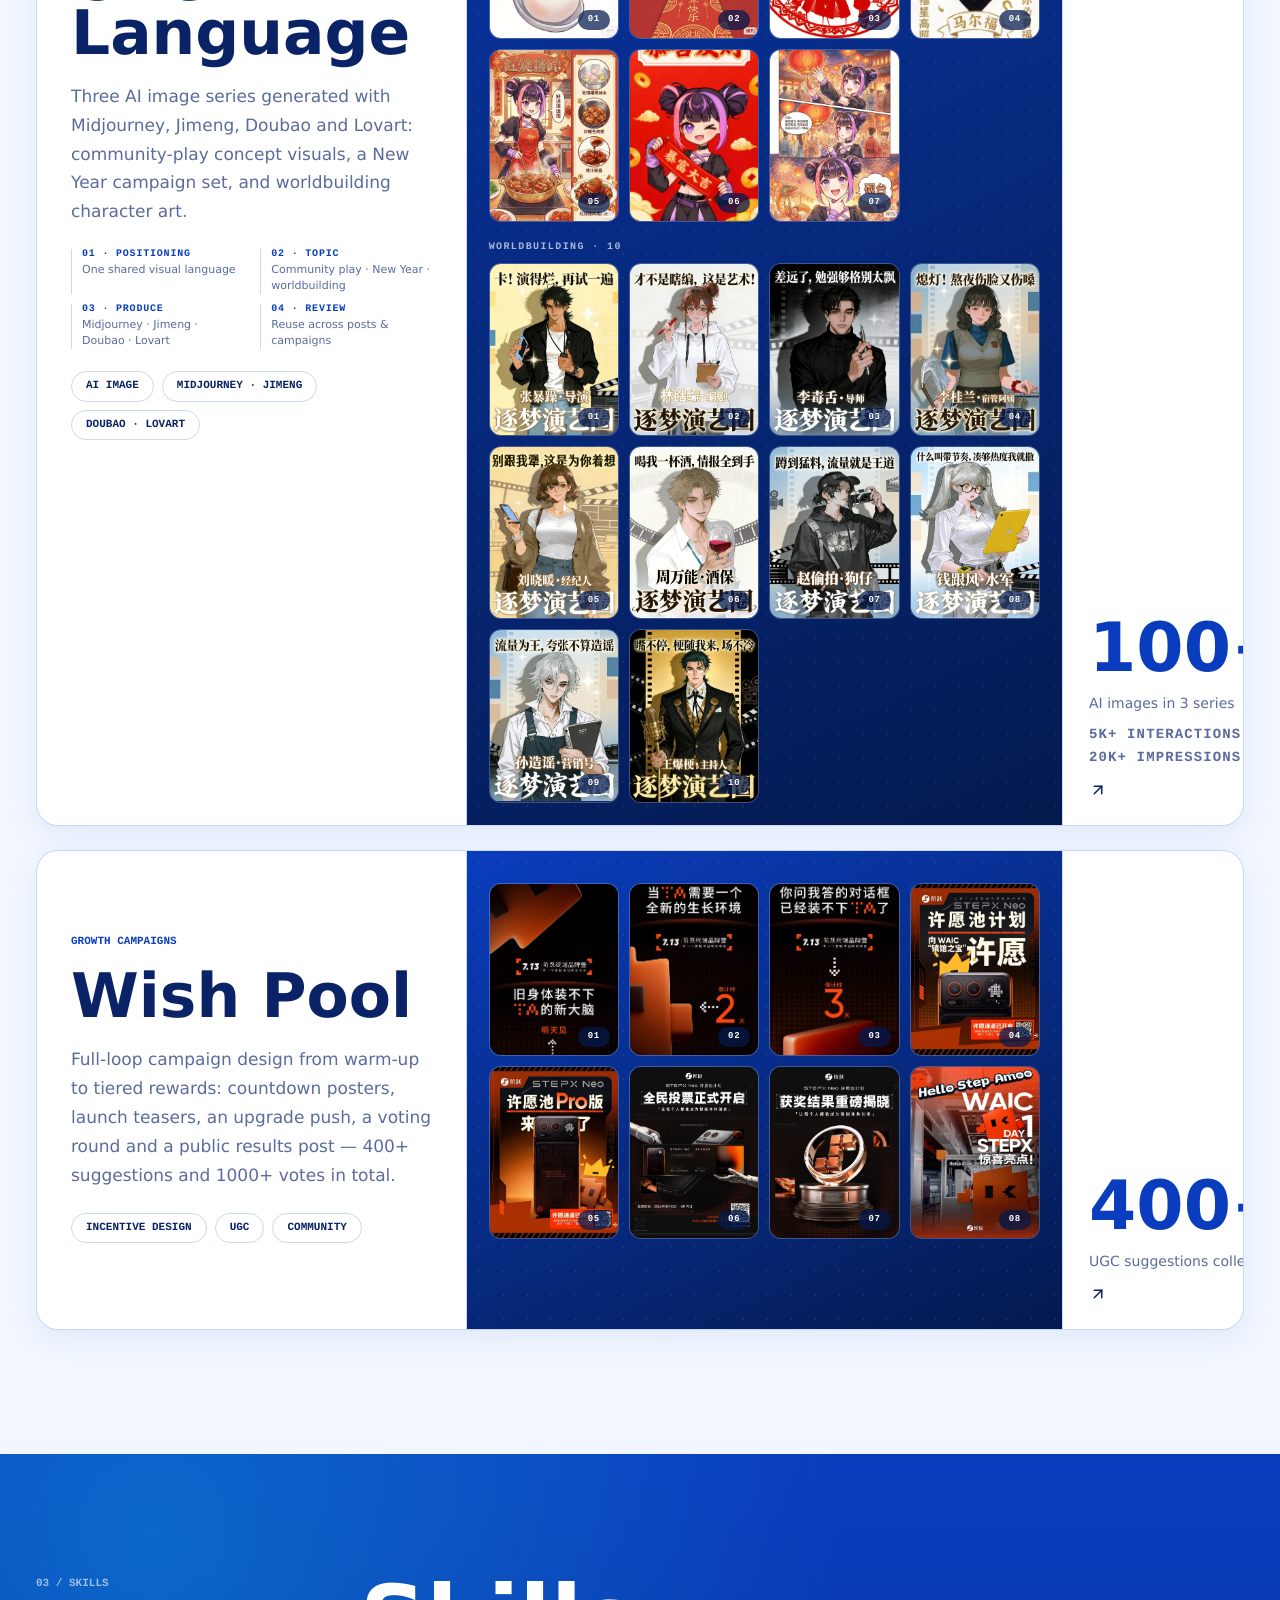
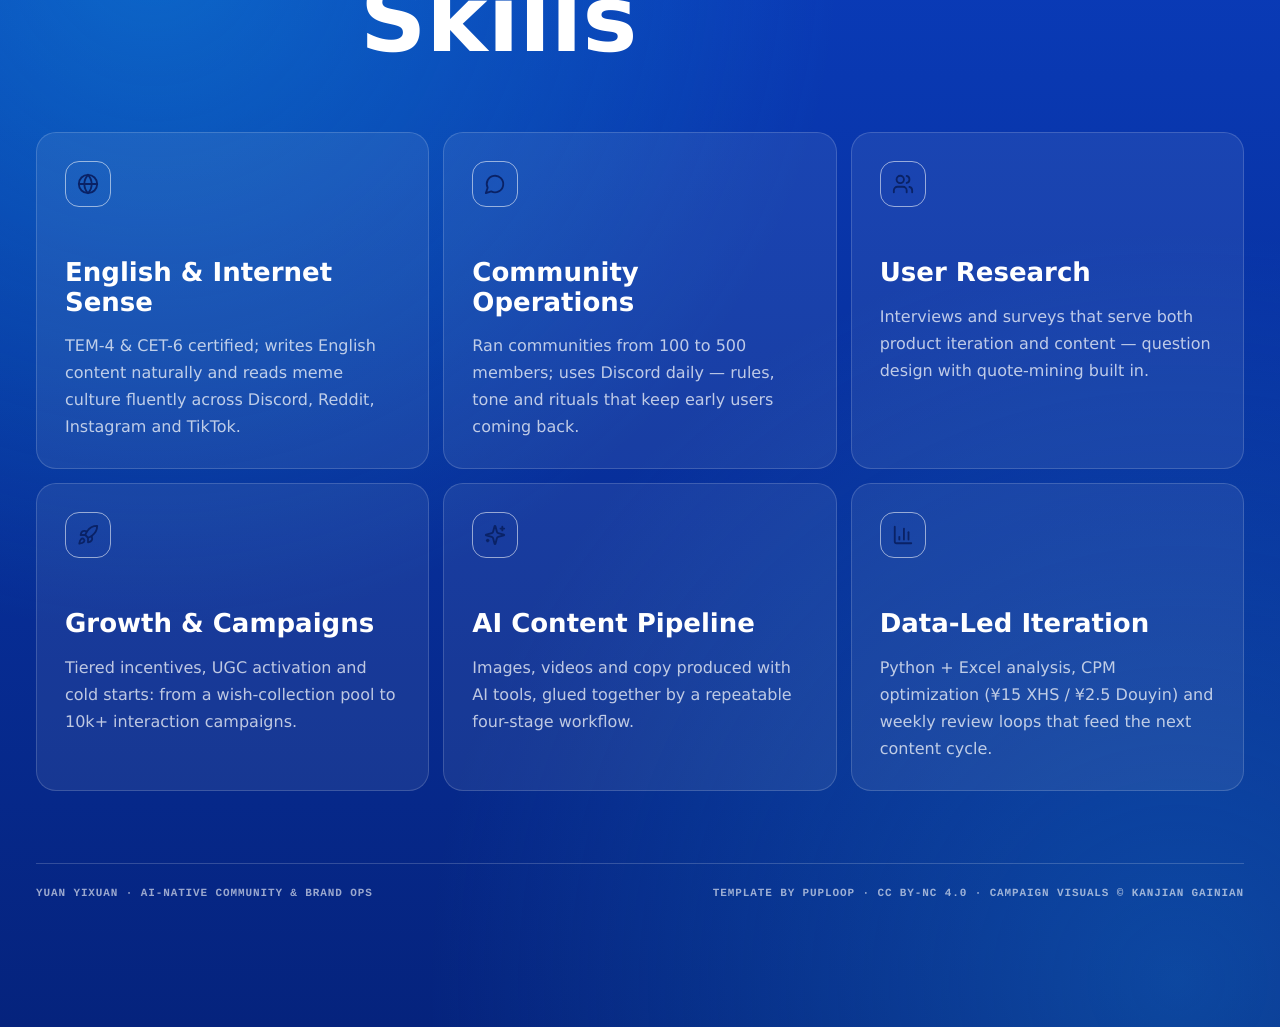
==== commit 8dafc4ff: "Initial deploy: AI-native community & brand operations portfolio Co-Authored-By: Claude <noreply@ant" ====
--- a/black.html
+++ b/black.html
@@ -11,9 +11,9 @@
     <title>Dark Portfolio | Product & Interaction Designer Portfolio</title>
     <script type="module" crossorigin src="./assets/client-BW4HFQ8H.js"></script>
     <script type="module" crossorigin src="./assets/mail-BwU3lQkr.js"></script>
-    <script type="module" crossorigin src="./assets/waic-recap-zJZ8GPHz.js"></script>
-    <script type="module" crossorigin src="./assets/main-DNvMNE1g.js"></script>
-    <link rel="stylesheet" crossorigin href="./assets/styles-768BzfO2.css">
+    <script type="module" crossorigin src="./assets/waic-recap-CfzCr34M.js"></script>
+    <script type="module" crossorigin src="./assets/main-Cq5umEmJ.js"></script>
+    <link rel="stylesheet" crossorigin href="./assets/styles-DpKvEudm.css">
   </head>
   <body>
     <div id="root"></div>
--- a/assets/styles-DpKvEudm.css
+++ b/assets/styles-DpKvEudm.css
@@ -0,0 +1 @@
+:root{--paper:#ffffff;--ink:#0a2266;--muted:#5b6b9e;--soft:#e8f1ff;--line:#c9d8f5;--card:#ffffff;--dark:#05237d;--accent:#f5c63a;--cyan:#12ccf3;--azure:#1c8bdf;--navy:#0a3dbd;--deep:#041a4e;--red:#e82e1a;--teal:#12ccf3;--max-width:1700px;--mx:0;--my:0;color:var(--ink);background:var(--paper);font-family:Inter,ui-sans-serif,system-ui,-apple-system,BlinkMacSystemFont,Segoe UI,PingFang SC,Hiragino Sans GB,Microsoft YaHei,sans-serif;font-synthesis:none;text-rendering:geometricPrecision;-webkit-font-smoothing:antialiased;-moz-osx-font-smoothing:grayscale}*{box-sizing:border-box}html{scroll-behavior:auto;background:var(--paper)}body{min-width:1180px;margin:0;color:var(--ink);background:var(--paper)}a{color:inherit;text-decoration:none}::selection{color:var(--paper);background:var(--navy)}.site-header,.hero-footer,.eyebrow,.section-index,.project-eyebrow,.tag-row span,.contact-item span,.stat-card span,.timeline-item span{font-family:SFMono-Regular,Roboto Mono,Cascadia Mono,Consolas,monospace;font-size:11px;font-weight:800;line-height:1.15;letter-spacing:0;text-transform:uppercase}.site-header{position:fixed;top:18px;left:50%;z-index:30;display:flex;align-items:center;justify-content:space-between;gap:26px;width:min(calc(100% - 56px),var(--max-width));pointer-events:none;color:var(--navy);transform:translate(-50%)}.brand,.nav-links,.header-cta{pointer-events:auto}.brand{display:inline-flex;align-items:center;width:fit-content}.brand-mark{display:grid;width:40px;height:40px;place-items:center;border:1px solid rgba(255,255,255,.9);border-radius:12px;background:var(--navy);color:#fff;box-shadow:0 6px 18px #04164652;transition:transform .18s ease}.brand:hover .brand-mark{transform:translateY(-2px) rotate(-4deg)}.nav-links{display:flex;gap:10px;color:currentColor}.nav-links a{display:inline-flex;align-items:center;min-height:36px;padding:0 16px;border:1px solid rgba(10,61,189,.16);border-radius:999px;background:#ffffffeb;box-shadow:0 4px 14px #04164624;transition:opacity .18s ease,transform .18s ease,background .18s ease,color .18s ease}.nav-links a:hover,.header-cta:hover{background:var(--cyan);color:#fff;border-color:transparent;transform:translateY(-1px)}.header-cta{justify-self:end;display:inline-flex;align-items:center;gap:8px;min-height:40px;padding:0 18px;border:1px solid rgba(10,61,189,.16);border-radius:999px;background:#fff;color:var(--navy);box-shadow:0 4px 14px #04164624;transition:background .18s ease,color .18s ease,transform .18s ease}.intro-home{position:relative;min-height:100vh;overflow:hidden;background:linear-gradient(180deg,#12ccf3,#1c8bdf 46%,#0a3dbd);color:#f7f7f4;isolation:isolate}.intro-home:before{position:absolute;top:0;right:0;bottom:0;left:0;display:none;content:"";background:url(./intro-cover-CT57anhu.png) center / cover no-repeat}.intro-cover{position:absolute;top:0;right:0;bottom:0;left:0;display:block;width:100%;height:100%;padding:0;object-fit:cover;object-position:center}.intro-glow{position:absolute;top:-120px;right:-60px;z-index:1;width:52vw;height:52vw;background:radial-gradient(circle,rgba(122,214,255,.5),rgba(58,162,247,.28) 42%,transparent 68%);pointer-events:none}.intro-glow-bottom{position:absolute;bottom:-140px;left:-80px;z-index:1;width:44vw;height:44vw;background:radial-gradient(circle,rgba(255,255,255,.2),transparent 60%);pointer-events:none}.intro-wordmark{position:absolute;top:104px;left:50%;z-index:2;margin:0;color:#ffffffd9;font-family:SFMono-Regular,Roboto Mono,Cascadia Mono,Consolas,monospace;font-size:12px;font-weight:800;letter-spacing:.34em;text-transform:uppercase;transform:translate(-50%)}.intro-display{position:absolute;bottom:88px;left:max(28px,calc((100vw - var(--max-width)) / 2));z-index:2;display:grid;margin:0;color:#fff;font-size:clamp(58px,6.6vw,118px);font-weight:840;line-height:.92;letter-spacing:-.02em;text-transform:none;filter:drop-shadow(0 10px 26px rgba(5,35,125,.35))}.intro-display span{display:block}.intro-scroll{position:absolute;right:max(28px,calc((100vw - var(--max-width)) / 2));bottom:28px;z-index:2;display:inline-flex;align-items:center;gap:8px;color:#ffffffc4;font-family:SFMono-Regular,Roboto Mono,Cascadia Mono,Consolas,monospace;font-size:11px;font-weight:800;line-height:1;text-transform:uppercase;transition:color .18s ease,transform .18s ease}.intro-scroll:after{display:block;width:8px;height:8px;border-right:1px solid currentColor;border-bottom:1px solid currentColor;content:"";transform:rotate(45deg) translateY(-2px)}.intro-scroll:hover{color:#fff;transform:translateY(2px)}.hero{position:relative;min-height:100vh;overflow:hidden;background:radial-gradient(circle at 85% 10%,rgba(28,139,223,.5),transparent 46%),radial-gradient(circle at 6% 90%,rgba(18,204,243,.3),transparent 42%),linear-gradient(180deg,#0a3dbd,#05237d);color:#fff;isolation:isolate}.hero-title{position:absolute;left:max(28px,calc((100vw - var(--max-width)) / 2));bottom:96px;z-index:6;max-width:380px;margin:0;color:#fffc;font-family:SFMono-Regular,Roboto Mono,Cascadia Mono,Consolas,monospace;font-size:12px;font-weight:800;line-height:1.18;letter-spacing:0;text-transform:uppercase}.hero-center-brand{position:absolute;top:49%;left:50%;z-index:7;display:grid;gap:10px;align-items:center;justify-content:center;justify-items:center;max-width:min(42vw,520px);color:#fff;opacity:1;pointer-events:none;text-align:center;text-transform:uppercase;transform:translate(-50%,-50%);white-space:nowrap;filter:drop-shadow(0 10px 22px rgba(4,22,70,.72));image-rendering:pixelated}.hero-brand-line{display:flex;align-items:center;justify-content:center;gap:clamp(5px,.42vw,8px);white-space:nowrap}.hero-brand-line:first-child{transform:translate(-.04em)}.hero-brand-line:nth-child(2){transform:translate(.04em)}.pixel-letter{--pixel: clamp(3px, .34vw, 5.4px);display:grid;grid-template-columns:repeat(var(--cols),var(--pixel));grid-auto-rows:var(--pixel);gap:0;padding:1px;filter:drop-shadow(calc(var(--pixel) * .55) calc(var(--pixel) * .55) 0 color-mix(in srgb,var(--pixel-color) 42%,transparent)) drop-shadow(0 8px 18px rgba(4,22,70,.5))}.pixel-letter:nth-child(3n+1){transform:translateY(-2px)}.pixel-letter:nth-child(3n+2){transform:translateY(1px)}.pixel-letter:nth-child(3n){transform:translateY(-1px)}.pixel-cell{position:relative;display:block;width:var(--pixel);height:var(--pixel);background:transparent}.pixel-cell.is-filled{background:var(--pixel-color)}.hero-brand-pill{display:inline-flex;align-items:center;justify-content:center;gap:8px;min-height:27px;margin-top:4px;padding:0 14px 0 15px;border:2px solid rgba(255,255,255,.92);border-radius:999px;color:#fff;background:#05237d47;box-shadow:0 8px 18px #0416466b;font-family:Courier New,SFMono-Regular,Roboto Mono,Cascadia Mono,monospace;font-size:9px;font-style:normal;font-weight:800;letter-spacing:.06em;line-height:1;pointer-events:auto;text-transform:uppercase;image-rendering:pixelated;transition:background .18s ease,border-color .18s ease,box-shadow .18s ease,color .18s ease,transform .18s ease}.pixel-arrow{position:relative;display:block;width:12px;height:12px;color:currentColor;transition:transform .18s ease}.pixel-arrow:before,.pixel-arrow:after{position:absolute;width:2px;height:2px;background:currentColor;content:""}.pixel-arrow:before{top:1px;right:1px;box-shadow:-2px 0 0 currentColor,-4px 0 0 currentColor,0 2px 0 currentColor,0 4px 0 currentColor}.pixel-arrow:after{top:5px;right:5px;box-shadow:-2px 2px 0 currentColor,-4px 4px 0 currentColor}.hero-brand-pill:hover{border-color:#fff;color:var(--navy);background:#fff;box-shadow:0 10px 24px #ffffff42;transform:translateY(-2px)}.hero-brand-pill:hover .pixel-arrow{transform:translate(2px,-2px)}.hero-showcase{position:absolute;top:49%;left:50%;z-index:6;width:min(86vw,1180px);height:min(80vh,760px);transform:translate(-50%,-49%);transform-style:preserve-3d;perspective:1200px}.hero-showcase.reveal{opacity:0;transform:translate(-50%,-45%)}.hero-showcase.reveal.is-visible{opacity:1;transform:translate(-50%,-49%)}.floating-mock{position:absolute;top:50%;left:50%;display:grid;align-content:stretch;width:260px;height:156px;min-height:0;overflow:hidden;border:1px solid rgba(255,255,255,.26);border-radius:16px;background:#ffffff29;-webkit-backdrop-filter:blur(18px) saturate(1.18);backdrop-filter:blur(18px) saturate(1.18);cursor:pointer;opacity:var(--auto-opacity, 1);filter:saturate(.98) contrast(1);box-shadow:0 18px 42px #0416464d;transform:translate3d(calc(var(--auto-x, 0px) + var(--mx) * var(--auto-depth, 1) * 22px),calc(var(--auto-y, 0px) + var(--my) * var(--auto-depth, 1) * 22px + var(--hover-y, 0px)),calc(var(--auto-depth, 1) * 38px + var(--hover-z, 0px))) translate(-50%,-50%) rotate(var(--r)) scale(calc(var(--auto-scale, 1) * var(--hover-scale, 1)));transform-origin:center center;transition:box-shadow .26s ease,filter .26s ease,opacity .26s ease;will-change:transform,opacity,filter}.floating-mock:before{position:absolute;top:-10px;right:-10px;bottom:-10px;left:-10px;z-index:-1;pointer-events:none;content:"";opacity:0;background:radial-gradient(circle at 6% 50%,rgba(18,204,243,.86),transparent 34%),radial-gradient(circle at 45% 16%,rgba(255,255,255,.72),transparent 36%),radial-gradient(circle at 72% 82%,rgba(28,139,223,.78),transparent 42%),radial-gradient(circle at 100% 72%,rgba(245,198,58,.6),transparent 30%);filter:blur(8px);transform:none;transition:opacity .26s ease,filter .26s ease}.hero-showcase.is-paused .floating-mock{pointer-events:auto}.floating-mock:hover,.floating-mock.is-hovered{--hover-y: -3px;--hover-z: 80px;--hover-scale: 1.025;z-index:9999!important;opacity:1;box-shadow:-7px 0 18px #12ccf36b,0 9px 22px #ffffff4d,9px 0 20px #1c8bdf70,0 16px 34px #04164680;filter:blur(0) saturate(1.08) contrast(1.05)}.floating-mock:hover:before,.floating-mock.is-hovered:before{opacity:1;filter:blur(10px)}.floating-mock:after{position:absolute;top:0;right:0;bottom:0;left:0;pointer-events:none;content:"";opacity:0;padding:1.4px;border-radius:inherit;background:linear-gradient(105deg,#12ccf3,#fff 48%,#1c8bdf 88%,#f5c63a);mask:linear-gradient(#000 0 0) content-box,linear-gradient(#000 0 0);-webkit-mask-composite:xor;mask-composite:exclude;transition:opacity .22s ease}.floating-mock:hover:after,.floating-mock.is-hovered:after{opacity:1}.mock-cover{background:#fff}.mock-cover-image{position:absolute;top:0;right:0;bottom:0;left:0;display:block;width:100%;height:100%;border-radius:inherit;background:#fff;object-fit:cover;object-position:center}.mock-head{display:flex;align-items:center;justify-content:space-between;gap:12px;min-height:34px;padding:10px 12px 4px;font-family:SFMono-Regular,Roboto Mono,Cascadia Mono,Consolas,monospace;font-size:10px;font-weight:800;line-height:1;border-radius:16px 16px 0 0}.mock-head i{display:block;width:28px;height:5px;background:currentColor;opacity:.3}.mock-body{display:grid;grid-template-columns:1.2fr .8fr;grid-auto-rows:42px;gap:8px;padding:10px 12px 14px;overflow:hidden;border-radius:0 0 16px 16px}.mock-body b{display:block;min-height:28px;background:#fff3}.mock-body b:first-child{grid-row:span 2}.mock-avatar .mock-body{display:block;padding:0}.mock-avatar img{display:block;width:100%;height:122px;object-fit:cover;object-position:center 24%;filter:grayscale(.12)}.mock-dark{background:#0a3dbdd1;color:#fff}.mock-dark .mock-body b{background:#ffffff47}.mock-light{color:var(--ink);background:#ffffffe0}.mock-silver{background:linear-gradient(135deg,#ffffffb8,#9fc8ff80);color:var(--ink)}.mock-silver .mock-body b:first-child{background:linear-gradient(135deg,#e8f1ff,#9fc8ff)}.mock-color{background:linear-gradient(135deg,#12ccf3,#1c8bdf);color:#fff}.mock-color .mock-body b:nth-child(1){background:#0a3dbd}.mock-color .mock-body b:nth-child(2){background:#f5c63a}.mock-color .mock-body b:nth-child(3){background:#fff}.mock-red{background:linear-gradient(135deg,#05237d,#041a4e);color:#fff}.mock-red .mock-body b:first-child{background:linear-gradient(135deg,#e82e1a,#9a2b12)}.hero-footer{position:absolute;right:max(28px,calc((100vw - var(--max-width)) / 2));bottom:22px;left:max(28px,calc((100vw - var(--max-width)) / 2));z-index:8;display:grid;grid-template-columns:1fr auto 1fr;align-items:end;gap:28px;color:#fffc}.hero-footer span:last-child{justify-self:end;max-width:240px}.section{position:relative;padding:124px 0;background:var(--paper)}.section-shell{width:min(calc(100% - 72px),var(--max-width));margin:0 auto}.section-heading{display:grid;grid-template-columns:minmax(170px,260px) minmax(0,1fr);gap:64px;align-items:start;margin-bottom:72px}.section-index,.project-eyebrow,.eyebrow{color:var(--navy)}.section-heading h2{max-width:1120px;margin:0;color:var(--ink);font-size:clamp(54px,7.2vw,128px);line-height:.9;font-weight:820;letter-spacing:0}.profile-grid{display:grid;grid-template-columns:minmax(360px,520px) minmax(0,1fr);gap:58px;align-items:stretch}.avatar-card{position:relative;display:grid;align-content:space-between;min-height:620px;margin:0;padding:18px;border:1px solid var(--line);border-radius:20px;background:#fff;box-shadow:0 18px 48px #0a3dbd14}.avatar-ring{display:grid;min-height:480px;place-items:end center;overflow:hidden;border-radius:14px;background:radial-gradient(circle at 50% 34%,#fff,#dcebff 68%)}.avatar-ring img{width:min(92%,450px);height:auto;transform:translateY(20px)}.avatar-card figcaption{display:grid;gap:8px;margin-top:18px}.avatar-card strong{font-size:20px;color:var(--ink)}.avatar-card span,.profile-lede,.timeline-item p,.project-content p,.strength-card p,.contact-inner p{color:var(--muted)}.profile-copy{display:grid;align-content:start;gap:24px}.profile-lede{max-width:980px;margin:0;font-size:24px;line-height:1.72}.contact-list{display:grid;grid-template-columns:repeat(3,minmax(0,1fr));gap:14px}.contact-item,.stat-card,.timeline-item,.strength-card{background:#fff}.contact-item{display:grid;grid-template-columns:auto 1fr;gap:10px 12px;min-height:118px;padding:18px;border:1px solid var(--line);border-radius:18px}.contact-item strong{grid-column:1 / -1;align-self:end;font-size:16px;color:var(--ink)}.stats-grid{display:grid;grid-template-columns:repeat(4,minmax(0,1fr));gap:14px}.stat-card{display:grid;gap:18px;min-height:156px;padding:20px;border:1px solid var(--line);border-radius:18px}.stat-card strong{font-size:clamp(44px,5vw,78px);line-height:1;color:var(--navy)}.stat-card span{align-self:end}.timeline{display:grid;grid-template-columns:repeat(3,minmax(0,1fr));gap:14px;margin-top:28px}.timeline-item{min-height:230px;padding:26px;border:1px solid var(--line);border-radius:18px}.timeline-item h3{margin:18px 0 14px;font-size:24px;line-height:1.15;color:var(--ink)}.timeline-item p{margin:0;font-size:15px;line-height:1.72}.projects-section{background:#f2f7ff}.project-stack{display:grid;gap:24px}.project-card{position:relative;display:grid;grid-template-columns:minmax(360px,.72fr) minmax(560px,1fr) 210px;gap:1px;min-height:480px;overflow:hidden;scroll-margin-top:96px;border:1px solid var(--line);border-radius:22px;background:var(--line);box-shadow:0 10px 32px #0a3dbd12;transition:transform .26s ease,box-shadow .26s ease}.project-card:hover{transform:translateY(-8px);box-shadow:0 28px 70px #0a3dbd29}.project-content,.project-visual,.project-metric{background:#fff}.project-content{display:grid;align-content:center;gap:22px;padding:34px}.project-content h3{max-width:590px;margin:0;color:var(--ink);font-size:clamp(42px,4.8vw,82px);line-height:.88;font-weight:840}.project-content p{max-width:560px;margin:0;font-size:17px;line-height:1.7}.tag-row{display:flex;flex-wrap:wrap;gap:8px}.tag-row span{padding:8px 14px;border:1px solid var(--line);border-radius:999px;background:#fff}.project-visual{position:relative;min-height:460px;overflow:hidden;background:linear-gradient(155deg,#1c8bdf,#0a3dbd)}.project-visual:before{position:absolute;top:0;right:0;bottom:0;left:0;content:"";background:radial-gradient(circle,rgba(255,255,255,.16) 0 1px,transparent 1.4px) 0 0 / 24px 24px;opacity:.5}.visual-toolbar{position:relative;z-index:2;display:flex;gap:8px;height:46px;padding:18px}.visual-toolbar i{width:8px;height:8px;background:#fff;opacity:.3}.visual-grid{position:relative;z-index:2;display:grid;grid-template-columns:repeat(2,minmax(0,1fr));gap:12px;padding:18px}.visual-grid span,.visual-focus div{background:#ffffff29;border:1px solid rgba(255,255,255,.3)}.visual-grid span{min-height:96px}.visual-focus{position:absolute;right:34px;bottom:34px;left:34px;z-index:3;display:grid;grid-template-columns:1.25fr .8fr .5fr;gap:12px;height:150px}.project-visual-teal{background:linear-gradient(155deg,#12ccf3,#0a3dbd)}.project-visual-teal .visual-focus div:first-child{background:linear-gradient(135deg,#9fdcff,#0a3dbd);border:0}.project-visual-amber{background:linear-gradient(155deg,#1c8bdf,#05237d)}.project-visual-amber .visual-focus div:first-child{background:linear-gradient(135deg,#f5c63a,#1c8bdf);border:0}.project-visual-rose{background:linear-gradient(155deg,#05237d,#041a4e)}.project-visual-rose .visual-focus div:first-child{background:linear-gradient(135deg,#e82e1a,#05237d);border:0}.project-metric{display:grid;align-content:end;gap:12px;padding:26px}.project-metric strong{font-size:68px;line-height:1;color:var(--navy)}.project-metric span{color:var(--muted);font-size:14px;line-height:1.4}.strength-grid{display:grid;grid-template-columns:repeat(3,minmax(0,1fr));gap:14px}.strength-card{min-height:284px;padding:28px;border:1px solid rgba(255,255,255,.16);border-radius:20px;background:#ffffff12;transition:background-color .22s ease,transform .22s ease}.strength-card:hover{background:#ffffff24;transform:translateY(-4px)}.strength-icon{display:grid;width:46px;height:46px;place-items:center;margin-bottom:52px;border:1px solid rgba(255,255,255,.55);border-radius:14px}.strength-card h3{margin:0 0 14px;color:#fff;font-size:26px;line-height:1.12}.strength-card p{margin:0;color:#ffffffb8;font-size:16px;line-height:1.7}.strengths-section{background:radial-gradient(circle at 12% 8%,rgba(18,204,243,.3),transparent 44%),radial-gradient(circle at 92% 96%,rgba(28,139,223,.34),transparent 46%),linear-gradient(180deg,#0a3dbd,#05237d)}.strengths-section .section-index{color:#fff9}.strengths-section .section-heading h2{color:#fff}.contact-section{position:relative;display:grid;align-content:center;min-height:100vh;overflow:hidden;padding:120px 0 32px;background:radial-gradient(circle at 86% 14%,rgba(28,139,223,.45),transparent 46%),radial-gradient(circle at 8% 90%,rgba(18,204,243,.26),transparent 42%),linear-gradient(180deg,#05237d,#041a4e);color:var(--paper)}.contact-section:before{position:absolute;top:0;right:0;bottom:0;left:0;content:"";background:radial-gradient(circle,rgba(255,255,255,.14) 0 1px,transparent 1.4px) 0 0 / 34px 34px;opacity:.24}.contact-inner{position:relative;z-index:1;width:min(calc(100% - 72px),var(--max-width));margin:0 auto}.contact-inner h2{max-width:1280px;margin:22px 0 0;color:#fff;font-size:clamp(74px,8vw,150px);line-height:.88;font-weight:840;letter-spacing:0}.contact-inner .eyebrow{color:#ffffffad}.contact-actions{display:flex;flex-wrap:wrap;gap:14px;margin-top:38px}.primary-button,.ghost-button{display:inline-flex;align-items:center;justify-content:center;gap:10px;min-height:54px;padding:0 26px;border-radius:999px;font-size:14px;font-weight:760;transition:transform .18s ease,opacity .18s ease,background .18s ease,color .18s ease}.primary-button{background:var(--ink);color:var(--paper)}.contact-section .primary-button{background:var(--paper);color:var(--navy)}.ghost-button{background:transparent}.contact-section .ghost-button{border:1px solid rgba(255,255,255,.66);color:#fff}.primary-button:hover,.ghost-button:hover{opacity:1;transform:translateY(-2px)}.contact-section .primary-button:hover{background:var(--cyan);color:#fff}.contact-section .ghost-button:hover{background:#ffffff24}.contact-footer{position:absolute;right:max(28px,calc((100vw - var(--max-width)) / 2));bottom:24px;left:max(28px,calc((100vw - var(--max-width)) / 2));z-index:1;display:flex;justify-content:space-between;gap:24px;color:#fff9}.reveal{opacity:0;transform:translateY(28px);transition:opacity .72s ease,transform .72s ease}.reveal.is-visible{opacity:1;transform:translateY(0)}@media (max-width: 1440px){body{min-width:1024px}.floating-mock{width:230px;height:138px}.project-card{grid-template-columns:minmax(330px,.72fr) minmax(430px,1fr) 180px}}@media (max-width: 1180px){body{min-width:0}.site-header{width:min(calc(100% - 32px),var(--max-width))}.nav-links{display:none}.hero-showcase{width:96vw}.section-shell,.contact-inner{width:min(calc(100% - 36px),var(--max-width))}.section-heading,.profile-grid,.project-card,.contact-list,.stats-grid,.timeline,.strength-grid{grid-template-columns:1fr}.project-card{min-height:auto}}@media (max-width: 760px){body{overflow-x:hidden}.site-header{top:14px;width:calc(100% - 28px);gap:12px}.brand-mark{width:34px;height:34px}.header-cta{gap:6px;font-size:11px}.header-cta svg{width:14px;height:14px}.intro-wordmark{top:88px;font-size:10px}.intro-display{bottom:64px;left:18px;font-size:clamp(34px,12vw,56px)}.intro-scroll{right:18px;bottom:18px;font-size:10px}.hero{min-height:100svh}.hero-title{right:18px;bottom:70px;left:18px;max-width:none;font-size:10px}.hero-center-brand{top:48%;gap:9px;max-width:82vw}.hero-brand-line{gap:4px}.pixel-letter{--pixel: clamp(2.4px, .95vw, 3.8px)}.hero-brand-pill{min-height:24px;padding:0 10px;font-size:8px}.hero-showcase{top:48%;width:100vw;height:62svh;transform:translate(-50%,-50%)}.floating-mock{width:min(42vw,172px);height:min(25.2vw,103px);border-radius:12px}.hero-footer{right:18px;bottom:16px;left:18px;grid-template-columns:1fr;gap:8px;font-size:9px;color:#fffc}.hero-footer span:last-child{justify-self:start}.section{padding:74px 0}.section-shell,.contact-inner{width:calc(100% - 32px)}.section-heading{gap:22px;margin-bottom:40px}.section-heading h2{font-size:clamp(34px,11vw,56px);line-height:.96}.profile-lede{font-size:17px;line-height:1.68}.avatar-card{min-height:auto;padding:12px}.avatar-ring{min-height:320px}.contact-item,.stat-card,.timeline-item,.strength-card,.project-content,.project-metric{padding:18px}.stat-card{min-height:118px}.timeline-item,.strength-card{min-height:auto}.project-card{gap:1px}.project-content{gap:16px}.project-content h3{font-size:clamp(34px,11vw,54px);line-height:.94}.project-content p{font-size:15px}.project-visual{min-height:300px}.visual-focus{right:18px;bottom:18px;left:18px;height:108px}.project-metric{min-height:130px}.project-metric strong{font-size:52px}.contact-inner h2{font-size:clamp(40px,13vw,68px);line-height:.96}.contact-actions{display:grid}.primary-button,.ghost-button{width:100%}.contact-footer{right:18px;left:18px;display:grid;gap:8px}}@media (max-width: 430px){.hero-showcase{height:58svh}.floating-mock{width:152px;height:91px}.hero-footer{display:none}}@media (prefers-reduced-motion: reduce){*,*:before,*:after{animation-duration:.01ms!important;animation-iteration-count:1!important;scroll-behavior:auto!important;transition-duration:.01ms!important}.reveal{opacity:1;transform:none}}.project-media{position:relative;min-height:460px;overflow:hidden;padding:22px;background:linear-gradient(155deg,#0a3dbd,#041a4e)}.project-media:before{position:absolute;top:0;right:0;bottom:0;left:0;content:"";background:radial-gradient(circle,rgba(255,255,255,.14) 0 1px,transparent 1.4px) 0 0 / 24px 24px;opacity:.4}.media-group{position:relative;z-index:2}.media-group+.media-group{margin-top:20px}.media-group-label{display:block;color:#ffffffa8;font-family:SFMono-Regular,Roboto Mono,Cascadia Mono,Consolas,monospace;font-size:10px;font-weight:800;letter-spacing:.14em;text-transform:uppercase}.media-grid{display:grid;grid-template-columns:repeat(3,minmax(0,1fr));gap:10px;margin-top:10px}.media-tile{position:relative;overflow:hidden;border:1px solid rgba(255,255,255,.18);border-radius:12px;background:#ffffff0f}.video-tile video{display:block;width:100%;aspect-ratio:16/9;object-fit:cover;background:#041a4e;cursor:pointer}.media-grid.is-portrait .video-tile video{aspect-ratio:9/16}.media-grid.is-images{grid-template-columns:repeat(4,minmax(0,1fr))}.image-tile img{display:block;width:100%;aspect-ratio:3/4;object-fit:cover;object-position:center}.media-caption{position:absolute;right:8px;bottom:8px;display:inline-flex;padding:4px 10px;border-radius:999px;background:#041a4eb8;color:#fff;font-family:SFMono-Regular,Roboto Mono,Cascadia Mono,Consolas,monospace;font-size:9px;font-weight:800;letter-spacing:.08em;line-height:1.3;text-transform:uppercase;pointer-events:none;white-space:nowrap}.project-media-board{display:grid;align-content:center}.board-frame{position:relative;display:block;overflow:hidden;border:1px solid rgba(255,255,255,.22);border-radius:14px;box-shadow:0 16px 40px #041a4e66;transition:transform .22s ease,box-shadow .22s ease}.board-frame:hover{transform:translateY(-4px);box-shadow:0 22px 52px #041a4e8c}.board-frame img{display:block;width:100%;height:auto}.project-media-cat{display:grid;align-content:center}.cat-playground{position:relative;z-index:2;display:grid;gap:14px}.cat-room{position:relative;height:340px;overflow:hidden;border:1px dashed rgba(255,255,255,.2);border-radius:14px;background:#ffffff0a;touch-action:manipulation}.cat-chip{position:absolute;top:9%;padding:8px 14px;border:1px solid rgba(255,255,255,.34);border-radius:999px;background:#ffffff1a;color:#fff;font-family:SFMono-Regular,Roboto Mono,Cascadia Mono,Consolas,monospace;font-size:10px;font-weight:800;letter-spacing:.1em;text-transform:uppercase;cursor:pointer;transition:transform .35s cubic-bezier(.3,1.4,.6,1),opacity .3s ease}.cat-chip:hover{border-color:#12ccf3}.cat-chip.is-knocked{transform:rotate(94deg) translateY(30px);opacity:.5}.cat{position:absolute;top:72%;left:50%;z-index:3;transform:translate(-50%,-50%);transition:transform .16s ease;will-change:left,top}.cat.is-pouncing{transform:translate(-50%,-50%) scale(1.22)}.cat.is-sleeping{transform:translate(-50%,-50%) rotate(8deg)}.cat-emoji{display:block;font-size:44px;line-height:1;transform:scaleX(var(--face,1));filter:drop-shadow(0 10px 14px rgba(4,26,78,.55))}.cat-paw{position:absolute;right:-4px;bottom:-6px;font-size:16px;animation:pawSwat .3s ease forwards;transform-origin:left bottom}@keyframes pawSwat{0%{transform:rotate(0)}60%{transform:rotate(-40deg) translate(4px,-4px)}to{transform:rotate(-10deg)}}.cat-zzz{position:absolute;top:-24px;left:22px;font-size:14px;letter-spacing:3px;color:#fffc;animation:floatZ 2.2s ease-in-out infinite}@keyframes floatZ{0%,to{transform:translateY(0);opacity:.45}50%{transform:translateY(-7px);opacity:1}}.paw-stamp{position:absolute;z-index:2;font-size:17px;transform:translate(-50%,-50%);opacity:.85;pointer-events:none;animation:stampIn .32s cubic-bezier(.2,1.6,.4,1)}@keyframes stampIn{0%{transform:translate(-50%,-50%) scale(2.2);opacity:0}to{transform:translate(-50%,-50%) scale(1);opacity:.85}}.cat-status{color:#fff9;font-family:SFMono-Regular,Roboto Mono,Cascadia Mono,Consolas,monospace;font-size:10px;font-weight:800;letter-spacing:.1em;text-transform:uppercase}.intro-cover-clean{position:absolute;top:0;right:0;bottom:0;left:0;background:radial-gradient(circle,rgba(255,255,255,.16) 0 1px,transparent 1.4px) 0 0/36px 36px}.avatar-ring-clean{place-items:center}.avatar-initials{display:grid;width:100%;height:100%;place-items:center;background:linear-gradient(135deg,#1c8bdf,#0a3dbd);color:#f3f3f1;font-family:SFMono-Regular,Roboto Mono,Cascadia Mono,Consolas,monospace;font-size:clamp(120px,14vw,220px);font-weight:840;letter-spacing:-.04em}.mock-cover-label{position:absolute;left:12px;bottom:10px;z-index:2;padding:5px 10px;border-radius:999px;background:#0622549e;-webkit-backdrop-filter:blur(6px);backdrop-filter:blur(6px);color:#fff;font-family:SFMono-Regular,Roboto Mono,Cascadia Mono,Consolas,monospace;font-size:9px;font-weight:800;letter-spacing:.12em;line-height:1;white-space:nowrap}.mock-emoji-field{position:absolute;top:0;right:0;bottom:0;left:0;overflow:hidden;border-radius:inherit}.mock-emoji{position:absolute;line-height:1;transform-origin:center;filter:drop-shadow(0 3px 5px rgba(10,61,189,.35));-webkit-user-select:none;user-select:none;pointer-events:none}.site-footer{display:flex;justify-content:space-between;gap:24px;margin-top:72px;padding-top:22px;border-top:1px solid rgba(255,255,255,.18);color:#fff9;font-family:SFMono-Regular,Roboto Mono,Cascadia Mono,Consolas,monospace;font-size:11px;font-weight:800;letter-spacing:.08em;line-height:1.6;text-transform:uppercase}@media (max-width:760px){.site-footer{flex-direction:column;gap:8px}}.workflow-strip{display:grid;grid-template-columns:repeat(2,minmax(0,1fr));gap:10px 18px;margin:0;padding:0;list-style:none}.workflow-strip li{display:grid;gap:2px;align-content:start;padding-left:10px;border-left:1px solid var(--line)}.workflow-strip b{color:var(--navy);font-family:SFMono-Regular,Roboto Mono,Cascadia Mono,Consolas,monospace;font-size:10px;font-weight:800;letter-spacing:.08em;text-transform:uppercase}.workflow-strip span{color:var(--muted);font-size:11px;line-height:1.45}@media (max-width:430px){.workflow-strip{grid-template-columns:1fr}}.project-engagement{display:grid;gap:3px;color:var(--navy);font-family:SFMono-Regular,Roboto Mono,Cascadia Mono,Consolas,monospace;font-size:10px;font-weight:800;letter-spacing:.08em;text-transform:uppercase}.avatar-photo{display:block;width:100%;height:100%;object-fit:cover}
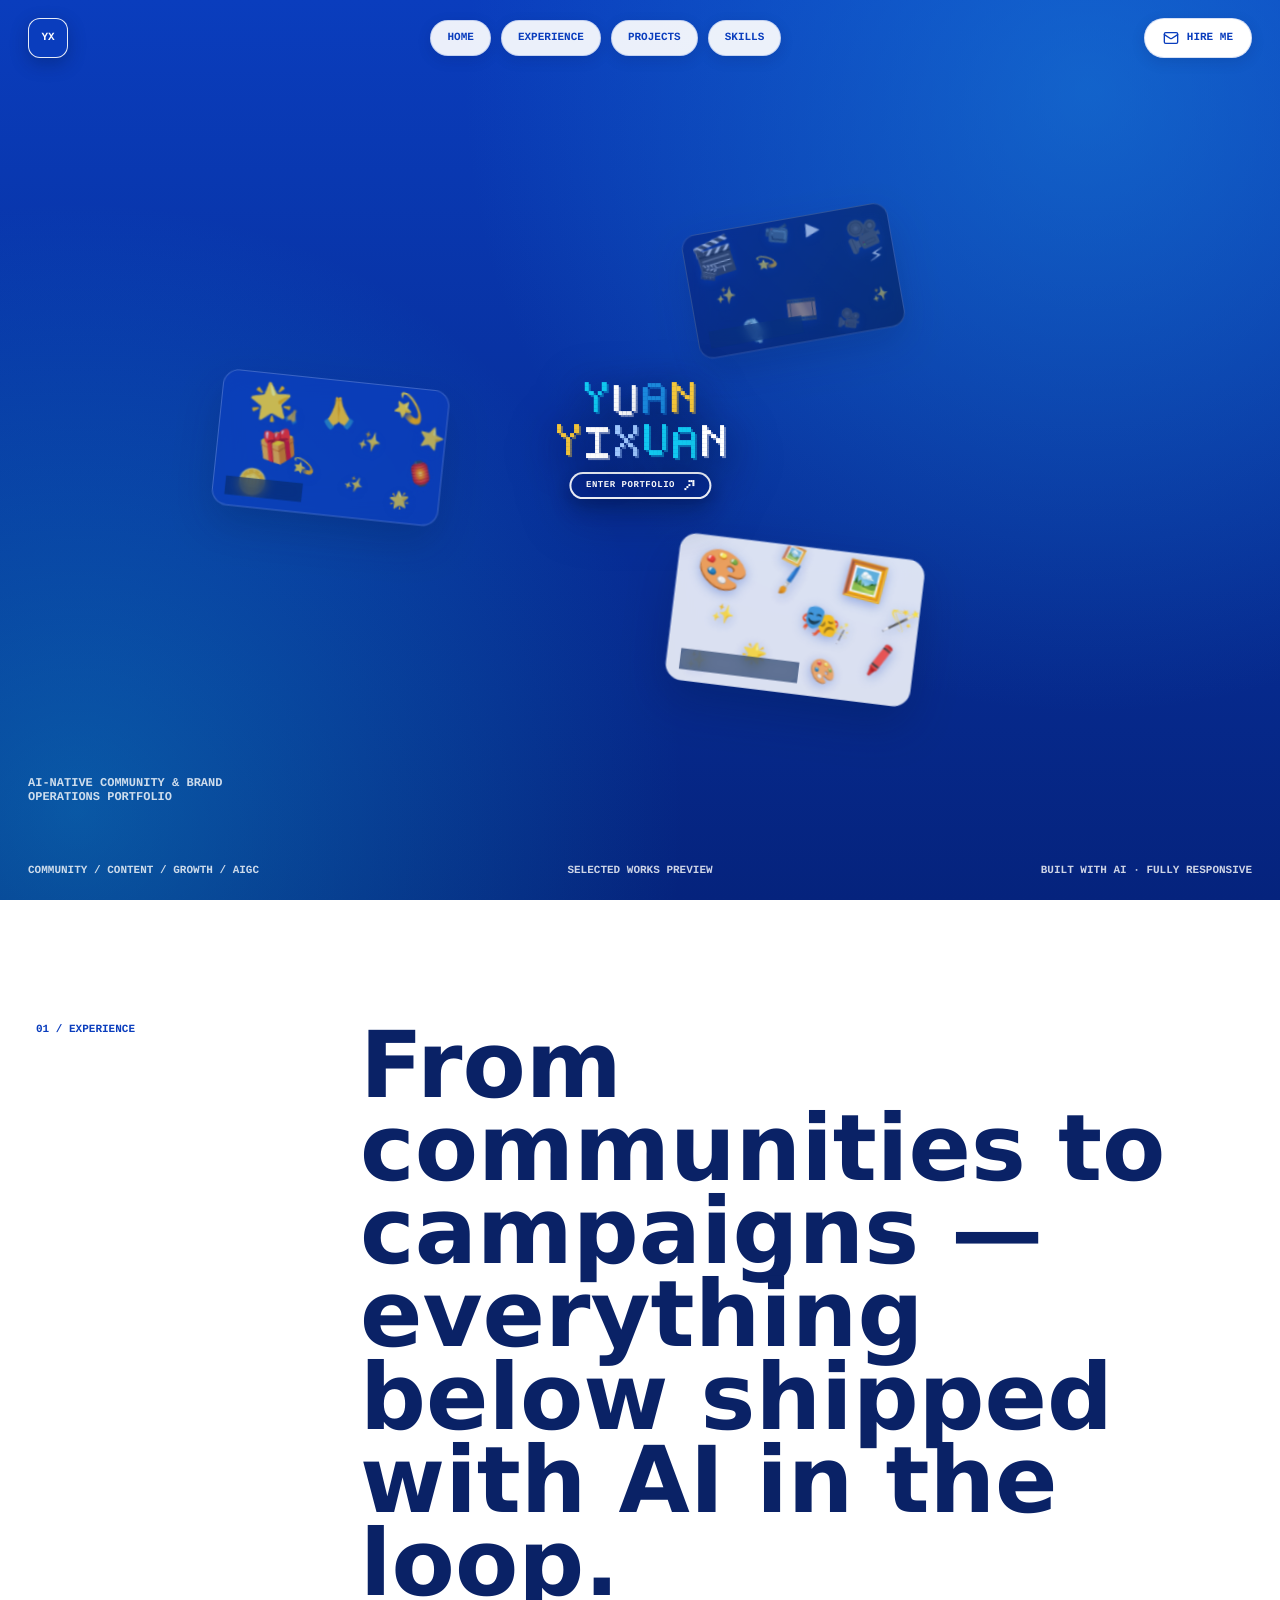
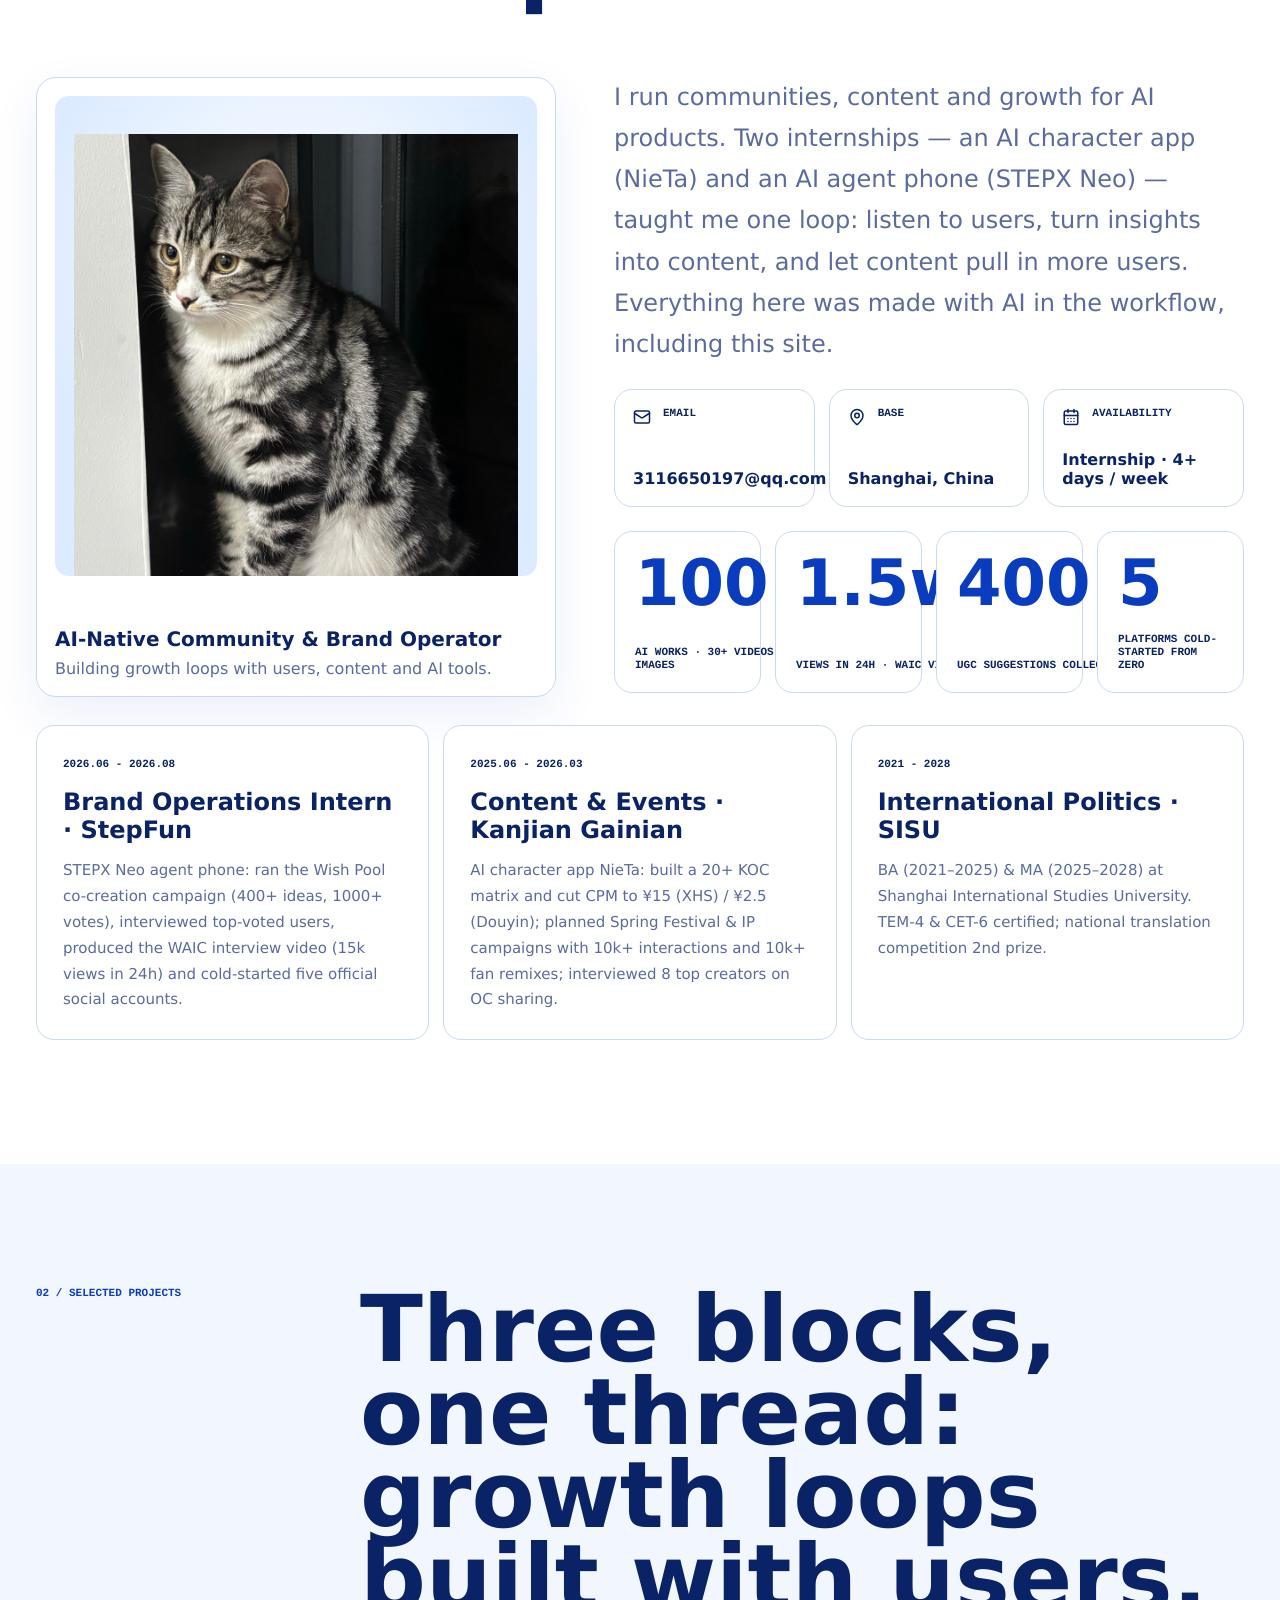
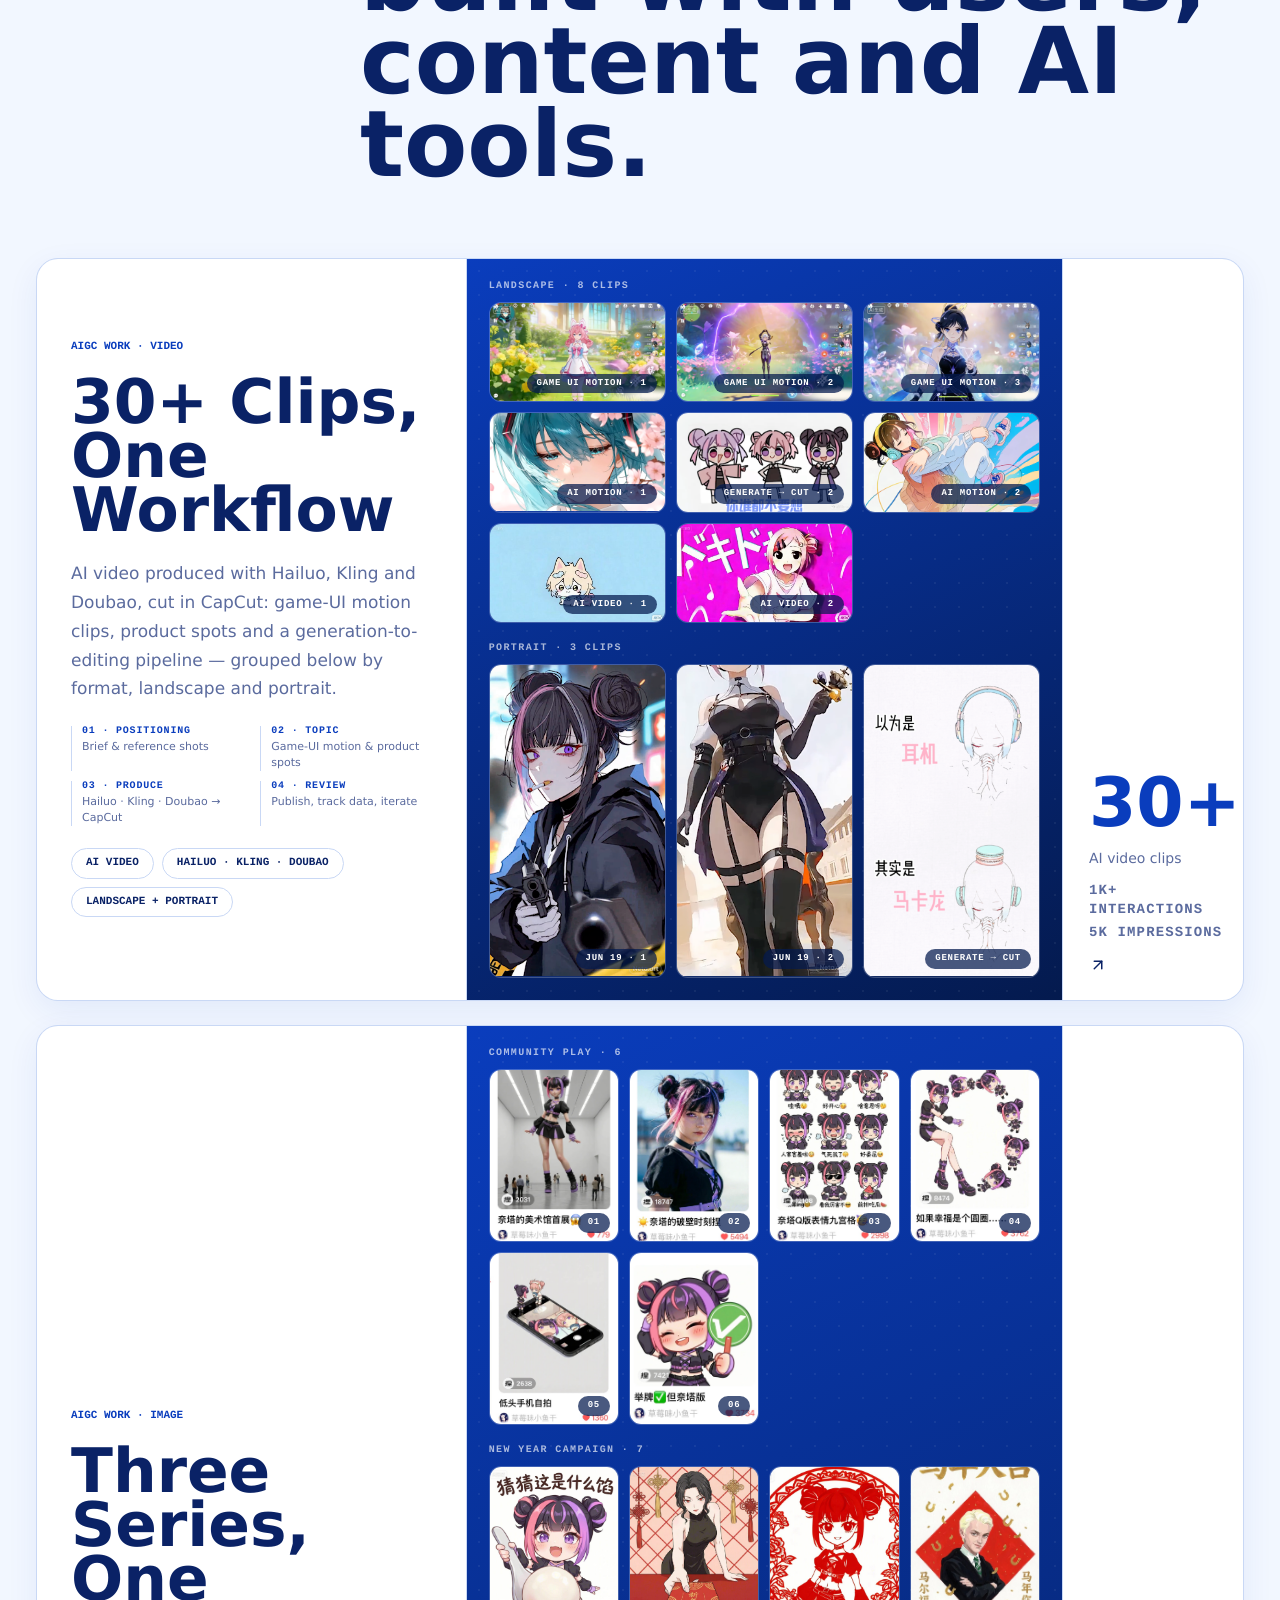
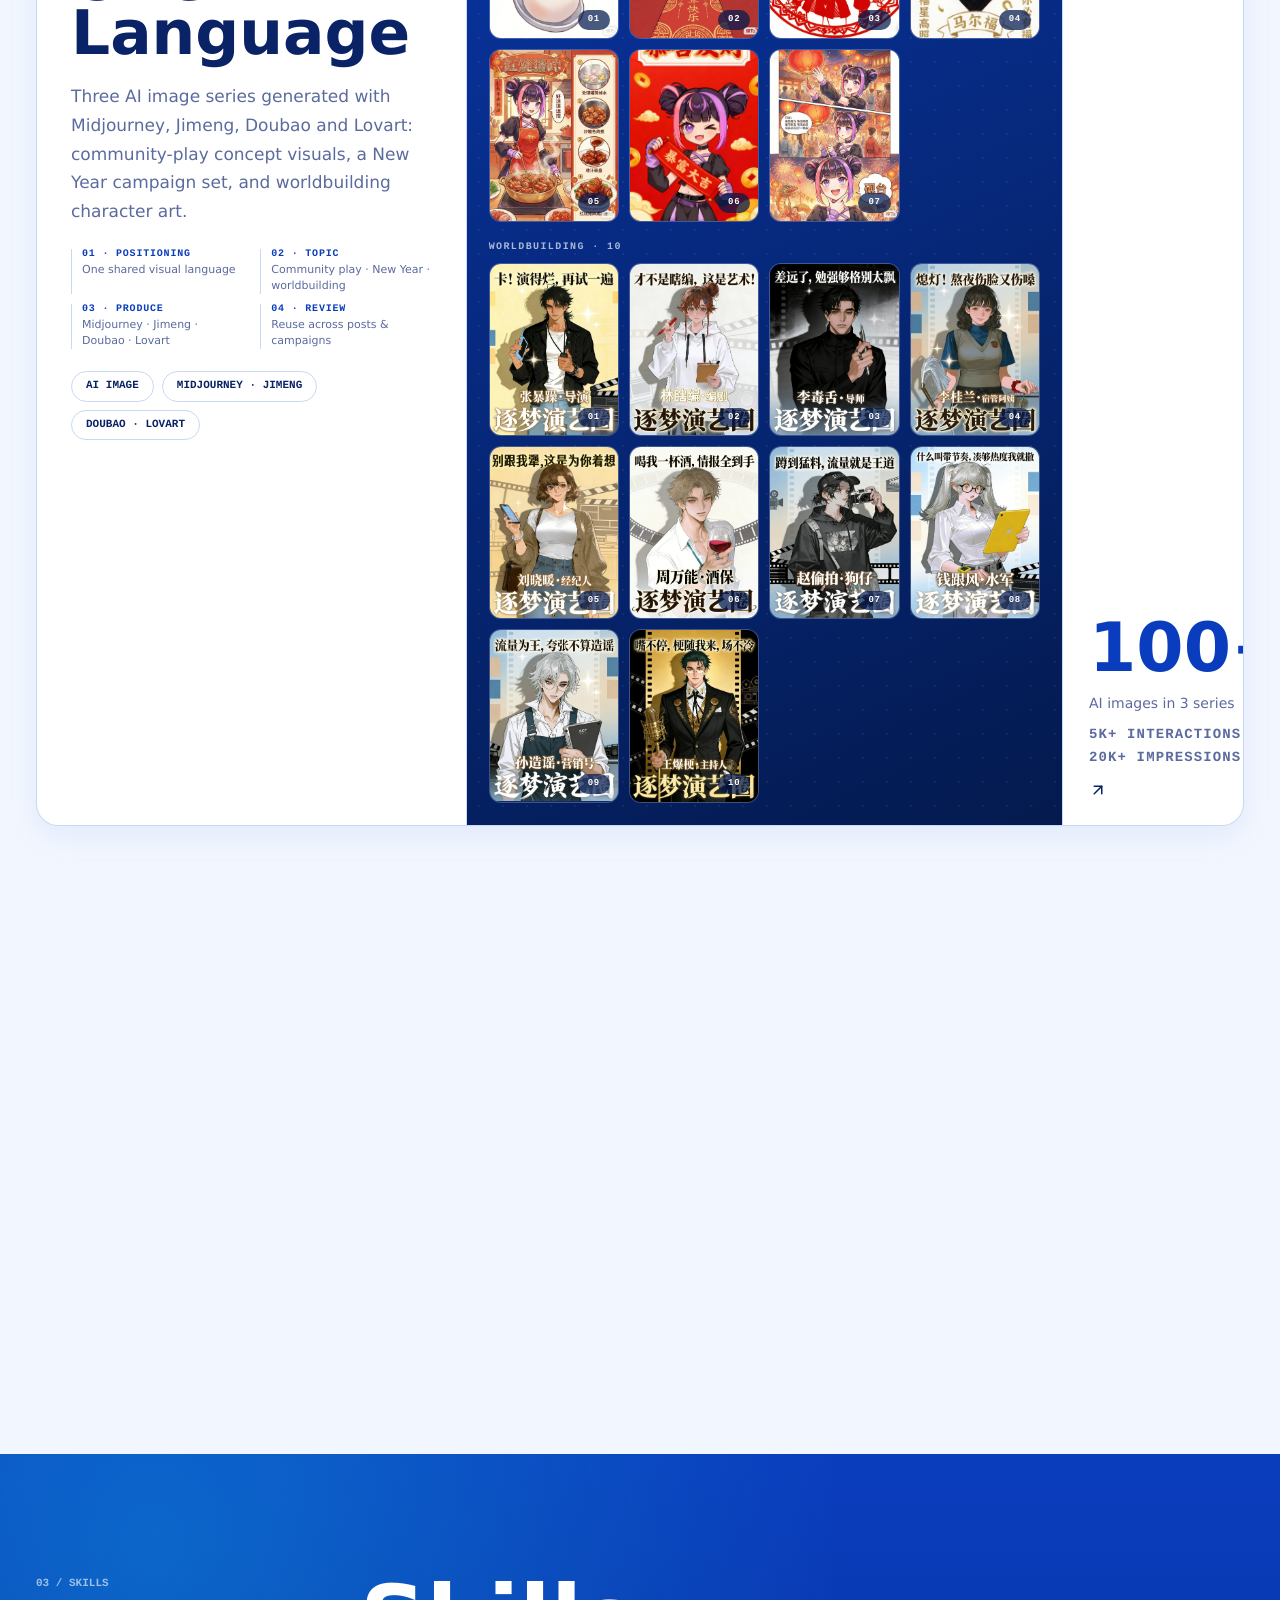
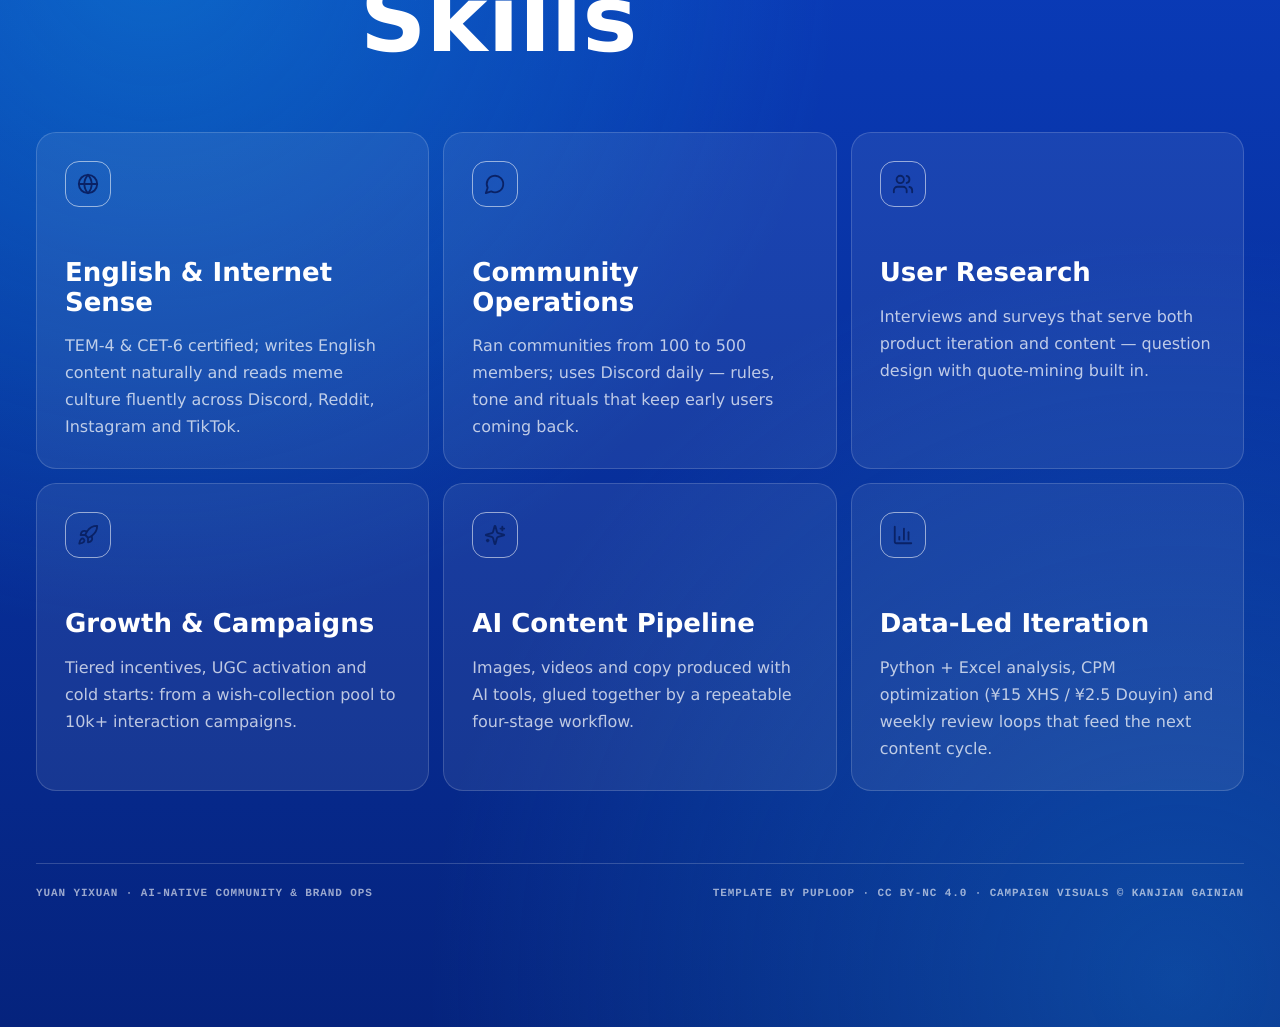
==== commit 7fda5000: "Initial deploy: AI-native community & brand operations portfolio Co-Authored-By: Claude <noreply@ant" ====
--- a/black.html
+++ b/black.html
@@ -12,8 +12,8 @@
     <script type="module" crossorigin src="./assets/client-BW4HFQ8H.js"></script>
     <script type="module" crossorigin src="./assets/mail-BwU3lQkr.js"></script>
     <script type="module" crossorigin src="./assets/waic-recap-CfzCr34M.js"></script>
-    <script type="module" crossorigin src="./assets/main-Cq5umEmJ.js"></script>
-    <link rel="stylesheet" crossorigin href="./assets/styles-DpKvEudm.css">
+    <script type="module" crossorigin src="./assets/main-DZ5wrZZ5.js"></script>
+    <link rel="stylesheet" crossorigin href="./assets/styles-DWasp4e8.css">
   </head>
   <body>
     <div id="root"></div>
--- a/assets/styles-DWasp4e8.css
+++ b/assets/styles-DWasp4e8.css
@@ -0,0 +1 @@
+:root{--paper:#ffffff;--ink:#0a2266;--muted:#5b6b9e;--soft:#e8f1ff;--line:#c9d8f5;--card:#ffffff;--dark:#05237d;--accent:#f5c63a;--cyan:#12ccf3;--azure:#1c8bdf;--navy:#0a3dbd;--deep:#041a4e;--red:#e82e1a;--teal:#12ccf3;--max-width:1700px;--mx:0;--my:0;color:var(--ink);background:var(--paper);font-family:Inter,ui-sans-serif,system-ui,-apple-system,BlinkMacSystemFont,Segoe UI,PingFang SC,Hiragino Sans GB,Microsoft YaHei,sans-serif;font-synthesis:none;text-rendering:geometricPrecision;-webkit-font-smoothing:antialiased;-moz-osx-font-smoothing:grayscale}*{box-sizing:border-box}html{scroll-behavior:auto;background:var(--paper)}body{min-width:1180px;margin:0;color:var(--ink);background:var(--paper)}a{color:inherit;text-decoration:none}::selection{color:var(--paper);background:var(--navy)}.site-header,.hero-footer,.eyebrow,.section-index,.project-eyebrow,.tag-row span,.contact-item span,.stat-card span,.timeline-item span{font-family:SFMono-Regular,Roboto Mono,Cascadia Mono,Consolas,monospace;font-size:11px;font-weight:800;line-height:1.15;letter-spacing:0;text-transform:uppercase}.site-header{position:fixed;top:18px;left:50%;z-index:30;display:flex;align-items:center;justify-content:space-between;gap:26px;width:min(calc(100% - 56px),var(--max-width));pointer-events:none;color:var(--navy);transform:translate(-50%)}.brand,.nav-links,.header-cta{pointer-events:auto}.brand{display:inline-flex;align-items:center;width:fit-content}.brand-mark{display:grid;width:40px;height:40px;place-items:center;border:1px solid rgba(255,255,255,.9);border-radius:12px;background:var(--navy);color:#fff;box-shadow:0 6px 18px #04164652;transition:transform .18s ease}.brand:hover .brand-mark{transform:translateY(-2px) rotate(-4deg)}.nav-links{display:flex;gap:10px;color:currentColor}.nav-links a{display:inline-flex;align-items:center;min-height:36px;padding:0 16px;border:1px solid rgba(10,61,189,.16);border-radius:999px;background:#ffffffeb;box-shadow:0 4px 14px #04164624;transition:opacity .18s ease,transform .18s ease,background .18s ease,color .18s ease}.nav-links a:hover,.header-cta:hover{background:var(--cyan);color:#fff;border-color:transparent;transform:translateY(-1px)}.header-cta{justify-self:end;display:inline-flex;align-items:center;gap:8px;min-height:40px;padding:0 18px;border:1px solid rgba(10,61,189,.16);border-radius:999px;background:#fff;color:var(--navy);box-shadow:0 4px 14px #04164624;transition:background .18s ease,color .18s ease,transform .18s ease}.intro-home{position:relative;min-height:100vh;overflow:hidden;background:linear-gradient(180deg,#12ccf3,#1c8bdf 46%,#0a3dbd);color:#f7f7f4;isolation:isolate}.intro-home:before{position:absolute;top:0;right:0;bottom:0;left:0;display:none;content:"";background:url(./intro-cover-CT57anhu.png) center / cover no-repeat}.intro-cover{position:absolute;top:0;right:0;bottom:0;left:0;display:block;width:100%;height:100%;padding:0;object-fit:cover;object-position:center}.intro-glow{position:absolute;top:-120px;right:-60px;z-index:1;width:52vw;height:52vw;background:radial-gradient(circle,rgba(122,214,255,.5),rgba(58,162,247,.28) 42%,transparent 68%);pointer-events:none}.intro-glow-bottom{position:absolute;bottom:-140px;left:-80px;z-index:1;width:44vw;height:44vw;background:radial-gradient(circle,rgba(255,255,255,.2),transparent 60%);pointer-events:none}.intro-wordmark{position:absolute;top:104px;left:50%;z-index:2;margin:0;color:#ffffffd9;font-family:SFMono-Regular,Roboto Mono,Cascadia Mono,Consolas,monospace;font-size:12px;font-weight:800;letter-spacing:.34em;text-transform:uppercase;transform:translate(-50%)}.intro-display{position:absolute;bottom:88px;left:max(28px,calc((100vw - var(--max-width)) / 2));z-index:2;display:grid;margin:0;color:#fff;font-size:clamp(58px,6.6vw,118px);font-weight:840;line-height:.92;letter-spacing:-.02em;text-transform:none;filter:drop-shadow(0 10px 26px rgba(5,35,125,.35))}.intro-display span{display:block}.intro-scroll{position:absolute;right:max(28px,calc((100vw - var(--max-width)) / 2));bottom:28px;z-index:2;display:inline-flex;align-items:center;gap:8px;color:#ffffffc4;font-family:SFMono-Regular,Roboto Mono,Cascadia Mono,Consolas,monospace;font-size:11px;font-weight:800;line-height:1;text-transform:uppercase;transition:color .18s ease,transform .18s ease}.intro-scroll:after{display:block;width:8px;height:8px;border-right:1px solid currentColor;border-bottom:1px solid currentColor;content:"";transform:rotate(45deg) translateY(-2px)}.intro-scroll:hover{color:#fff;transform:translateY(2px)}.hero{position:relative;min-height:100vh;overflow:hidden;background:radial-gradient(circle at 85% 10%,rgba(28,139,223,.5),transparent 46%),radial-gradient(circle at 6% 90%,rgba(18,204,243,.3),transparent 42%),linear-gradient(180deg,#0a3dbd,#05237d);color:#fff;isolation:isolate}.hero-title{position:absolute;left:max(28px,calc((100vw - var(--max-width)) / 2));bottom:96px;z-index:6;max-width:380px;margin:0;color:#fffc;font-family:SFMono-Regular,Roboto Mono,Cascadia Mono,Consolas,monospace;font-size:12px;font-weight:800;line-height:1.18;letter-spacing:0;text-transform:uppercase}.hero-center-brand{position:absolute;top:49%;left:50%;z-index:7;display:grid;gap:10px;align-items:center;justify-content:center;justify-items:center;max-width:min(42vw,520px);color:#fff;opacity:1;pointer-events:none;text-align:center;text-transform:uppercase;transform:translate(-50%,-50%);white-space:nowrap;filter:drop-shadow(0 10px 22px rgba(4,22,70,.72));image-rendering:pixelated}.hero-brand-line{display:flex;align-items:center;justify-content:center;gap:clamp(5px,.42vw,8px);white-space:nowrap}.hero-brand-line:first-child{transform:translate(-.04em)}.hero-brand-line:nth-child(2){transform:translate(.04em)}.pixel-letter{--pixel: clamp(3px, .34vw, 5.4px);display:grid;grid-template-columns:repeat(var(--cols),var(--pixel));grid-auto-rows:var(--pixel);gap:0;padding:1px;filter:drop-shadow(calc(var(--pixel) * .55) calc(var(--pixel) * .55) 0 color-mix(in srgb,var(--pixel-color) 42%,transparent)) drop-shadow(0 8px 18px rgba(4,22,70,.5))}.pixel-letter:nth-child(3n+1){transform:translateY(-2px)}.pixel-letter:nth-child(3n+2){transform:translateY(1px)}.pixel-letter:nth-child(3n){transform:translateY(-1px)}.pixel-cell{position:relative;display:block;width:var(--pixel);height:var(--pixel);background:transparent}.pixel-cell.is-filled{background:var(--pixel-color)}.hero-brand-pill{display:inline-flex;align-items:center;justify-content:center;gap:8px;min-height:27px;margin-top:4px;padding:0 14px 0 15px;border:2px solid rgba(255,255,255,.92);border-radius:999px;color:#fff;background:#05237d47;box-shadow:0 8px 18px #0416466b;font-family:Courier New,SFMono-Regular,Roboto Mono,Cascadia Mono,monospace;font-size:9px;font-style:normal;font-weight:800;letter-spacing:.06em;line-height:1;pointer-events:auto;text-transform:uppercase;image-rendering:pixelated;transition:background .18s ease,border-color .18s ease,box-shadow .18s ease,color .18s ease,transform .18s ease}.pixel-arrow{position:relative;display:block;width:12px;height:12px;color:currentColor;transition:transform .18s ease}.pixel-arrow:before,.pixel-arrow:after{position:absolute;width:2px;height:2px;background:currentColor;content:""}.pixel-arrow:before{top:1px;right:1px;box-shadow:-2px 0 0 currentColor,-4px 0 0 currentColor,0 2px 0 currentColor,0 4px 0 currentColor}.pixel-arrow:after{top:5px;right:5px;box-shadow:-2px 2px 0 currentColor,-4px 4px 0 currentColor}.hero-brand-pill:hover{border-color:#fff;color:var(--navy);background:#fff;box-shadow:0 10px 24px #ffffff42;transform:translateY(-2px)}.hero-brand-pill:hover .pixel-arrow{transform:translate(2px,-2px)}.hero-showcase{position:absolute;top:49%;left:50%;z-index:6;width:min(86vw,1180px);height:min(80vh,760px);transform:translate(-50%,-49%);transform-style:preserve-3d;perspective:1200px}.hero-showcase.reveal{opacity:0;transform:translate(-50%,-45%)}.hero-showcase.reveal.is-visible{opacity:1;transform:translate(-50%,-49%)}.floating-mock{position:absolute;top:50%;left:50%;display:grid;align-content:stretch;width:260px;height:156px;min-height:0;overflow:hidden;border:1px solid rgba(255,255,255,.26);border-radius:16px;background:#ffffff29;-webkit-backdrop-filter:blur(18px) saturate(1.18);backdrop-filter:blur(18px) saturate(1.18);cursor:pointer;opacity:var(--auto-opacity, 1);filter:saturate(.98) contrast(1);box-shadow:0 18px 42px #0416464d;transform:translate3d(calc(var(--auto-x, 0px) + var(--mx) * var(--auto-depth, 1) * 22px),calc(var(--auto-y, 0px) + var(--my) * var(--auto-depth, 1) * 22px + var(--hover-y, 0px)),calc(var(--auto-depth, 1) * 38px + var(--hover-z, 0px))) translate(-50%,-50%) rotate(var(--r)) scale(calc(var(--auto-scale, 1) * var(--hover-scale, 1)));transform-origin:center center;transition:box-shadow .26s ease,filter .26s ease,opacity .26s ease;will-change:transform,opacity,filter}.floating-mock:before{position:absolute;top:-10px;right:-10px;bottom:-10px;left:-10px;z-index:-1;pointer-events:none;content:"";opacity:0;background:radial-gradient(circle at 6% 50%,rgba(18,204,243,.86),transparent 34%),radial-gradient(circle at 45% 16%,rgba(255,255,255,.72),transparent 36%),radial-gradient(circle at 72% 82%,rgba(28,139,223,.78),transparent 42%),radial-gradient(circle at 100% 72%,rgba(245,198,58,.6),transparent 30%);filter:blur(8px);transform:none;transition:opacity .26s ease,filter .26s ease}.hero-showcase.is-paused .floating-mock{pointer-events:auto}.floating-mock:hover,.floating-mock.is-hovered{--hover-y: -3px;--hover-z: 80px;--hover-scale: 1.025;z-index:9999!important;opacity:1;box-shadow:-7px 0 18px #12ccf36b,0 9px 22px #ffffff4d,9px 0 20px #1c8bdf70,0 16px 34px #04164680;filter:blur(0) saturate(1.08) contrast(1.05)}.floating-mock:hover:before,.floating-mock.is-hovered:before{opacity:1;filter:blur(10px)}.floating-mock:after{position:absolute;top:0;right:0;bottom:0;left:0;pointer-events:none;content:"";opacity:0;padding:1.4px;border-radius:inherit;background:linear-gradient(105deg,#12ccf3,#fff 48%,#1c8bdf 88%,#f5c63a);mask:linear-gradient(#000 0 0) content-box,linear-gradient(#000 0 0);-webkit-mask-composite:xor;mask-composite:exclude;transition:opacity .22s ease}.floating-mock:hover:after,.floating-mock.is-hovered:after{opacity:1}.mock-cover{background:#fff}.mock-cover-image{position:absolute;top:0;right:0;bottom:0;left:0;display:block;width:100%;height:100%;border-radius:inherit;background:#fff;object-fit:cover;object-position:center}.mock-head{display:flex;align-items:center;justify-content:space-between;gap:12px;min-height:34px;padding:10px 12px 4px;font-family:SFMono-Regular,Roboto Mono,Cascadia Mono,Consolas,monospace;font-size:10px;font-weight:800;line-height:1;border-radius:16px 16px 0 0}.mock-head i{display:block;width:28px;height:5px;background:currentColor;opacity:.3}.mock-body{display:grid;grid-template-columns:1.2fr .8fr;grid-auto-rows:42px;gap:8px;padding:10px 12px 14px;overflow:hidden;border-radius:0 0 16px 16px}.mock-body b{display:block;min-height:28px;background:#fff3}.mock-body b:first-child{grid-row:span 2}.mock-avatar .mock-body{display:block;padding:0}.mock-avatar img{display:block;width:100%;height:122px;object-fit:cover;object-position:center 24%;filter:grayscale(.12)}.mock-dark{background:#0a3dbdd1;color:#fff}.mock-dark .mock-body b{background:#ffffff47}.mock-light{color:var(--ink);background:#ffffffe0}.mock-silver{background:linear-gradient(135deg,#ffffffb8,#9fc8ff80);color:var(--ink)}.mock-silver .mock-body b:first-child{background:linear-gradient(135deg,#e8f1ff,#9fc8ff)}.mock-color{background:linear-gradient(135deg,#12ccf3,#1c8bdf);color:#fff}.mock-color .mock-body b:nth-child(1){background:#0a3dbd}.mock-color .mock-body b:nth-child(2){background:#f5c63a}.mock-color .mock-body b:nth-child(3){background:#fff}.mock-red{background:linear-gradient(135deg,#05237d,#041a4e);color:#fff}.mock-red .mock-body b:first-child{background:linear-gradient(135deg,#e82e1a,#9a2b12)}.hero-footer{position:absolute;right:max(28px,calc((100vw - var(--max-width)) / 2));bottom:22px;left:max(28px,calc((100vw - var(--max-width)) / 2));z-index:8;display:grid;grid-template-columns:1fr auto 1fr;align-items:end;gap:28px;color:#fffc}.hero-footer span:last-child{justify-self:end;max-width:240px}.section{position:relative;padding:124px 0;background:var(--paper)}.section-shell{width:min(calc(100% - 72px),var(--max-width));margin:0 auto}.section-heading{display:grid;grid-template-columns:minmax(170px,260px) minmax(0,1fr);gap:64px;align-items:start;margin-bottom:72px}.section-index,.project-eyebrow,.eyebrow{color:var(--navy)}.section-heading h2{max-width:1120px;margin:0;color:var(--ink);font-size:clamp(54px,7.2vw,128px);line-height:.9;font-weight:820;letter-spacing:0}.profile-grid{display:grid;grid-template-columns:minmax(360px,520px) minmax(0,1fr);gap:58px;align-items:stretch}.avatar-card{position:relative;display:grid;align-content:space-between;min-height:620px;margin:0;padding:18px;border:1px solid var(--line);border-radius:20px;background:#fff;box-shadow:0 18px 48px #0a3dbd14}.avatar-ring{display:grid;min-height:480px;place-items:end center;overflow:hidden;border-radius:14px;background:radial-gradient(circle at 50% 34%,#fff,#dcebff 68%)}.avatar-ring img{width:min(92%,450px);height:auto;transform:translateY(20px)}.avatar-card figcaption{display:grid;gap:8px;margin-top:18px}.avatar-card strong{font-size:20px;color:var(--ink)}.avatar-card span,.profile-lede,.timeline-item p,.project-content p,.strength-card p,.contact-inner p{color:var(--muted)}.profile-copy{display:grid;align-content:start;gap:24px}.profile-lede{max-width:980px;margin:0;font-size:24px;line-height:1.72}.contact-list{display:grid;grid-template-columns:repeat(3,minmax(0,1fr));gap:14px}.contact-item,.stat-card,.timeline-item,.strength-card{background:#fff}.contact-item{display:grid;grid-template-columns:auto 1fr;gap:10px 12px;min-height:118px;padding:18px;border:1px solid var(--line);border-radius:18px}.contact-item strong{grid-column:1 / -1;align-self:end;font-size:16px;color:var(--ink)}.stats-grid{display:grid;grid-template-columns:repeat(4,minmax(0,1fr));gap:14px}.stat-card{display:grid;gap:18px;min-height:156px;padding:20px;border:1px solid var(--line);border-radius:18px}.stat-card strong{font-size:clamp(44px,5vw,78px);line-height:1;color:var(--navy)}.stat-card span{align-self:end}.timeline{display:grid;grid-template-columns:repeat(3,minmax(0,1fr));gap:14px;margin-top:28px}.timeline-item{min-height:230px;padding:26px;border:1px solid var(--line);border-radius:18px}.timeline-item h3{margin:18px 0 14px;font-size:24px;line-height:1.15;color:var(--ink)}.timeline-item p{margin:0;font-size:15px;line-height:1.72}.projects-section{background:#f2f7ff}.project-stack{display:grid;gap:24px}.project-card{position:relative;display:grid;grid-template-columns:minmax(360px,.72fr) minmax(560px,1fr) 210px;gap:1px;min-height:480px;overflow:hidden;scroll-margin-top:96px;border:1px solid var(--line);border-radius:22px;background:var(--line);box-shadow:0 10px 32px #0a3dbd12;transition:transform .26s ease,box-shadow .26s ease}.project-card:hover{transform:translateY(-8px);box-shadow:0 28px 70px #0a3dbd29}.project-content,.project-visual,.project-metric{background:#fff}.project-content{display:grid;align-content:center;gap:22px;padding:34px}.project-content h3{max-width:590px;margin:0;color:var(--ink);font-size:clamp(42px,4.8vw,82px);line-height:.88;font-weight:840}.project-content p{max-width:560px;margin:0;font-size:17px;line-height:1.7}.tag-row{display:flex;flex-wrap:wrap;gap:8px}.tag-row span{padding:8px 14px;border:1px solid var(--line);border-radius:999px;background:#fff}.project-visual{position:relative;min-height:460px;overflow:hidden;background:linear-gradient(155deg,#1c8bdf,#0a3dbd)}.project-visual:before{position:absolute;top:0;right:0;bottom:0;left:0;content:"";background:radial-gradient(circle,rgba(255,255,255,.16) 0 1px,transparent 1.4px) 0 0 / 24px 24px;opacity:.5}.visual-toolbar{position:relative;z-index:2;display:flex;gap:8px;height:46px;padding:18px}.visual-toolbar i{width:8px;height:8px;background:#fff;opacity:.3}.visual-grid{position:relative;z-index:2;display:grid;grid-template-columns:repeat(2,minmax(0,1fr));gap:12px;padding:18px}.visual-grid span,.visual-focus div{background:#ffffff29;border:1px solid rgba(255,255,255,.3)}.visual-grid span{min-height:96px}.visual-focus{position:absolute;right:34px;bottom:34px;left:34px;z-index:3;display:grid;grid-template-columns:1.25fr .8fr .5fr;gap:12px;height:150px}.project-visual-teal{background:linear-gradient(155deg,#12ccf3,#0a3dbd)}.project-visual-teal .visual-focus div:first-child{background:linear-gradient(135deg,#9fdcff,#0a3dbd);border:0}.project-visual-amber{background:linear-gradient(155deg,#1c8bdf,#05237d)}.project-visual-amber .visual-focus div:first-child{background:linear-gradient(135deg,#f5c63a,#1c8bdf);border:0}.project-visual-rose{background:linear-gradient(155deg,#05237d,#041a4e)}.project-visual-rose .visual-focus div:first-child{background:linear-gradient(135deg,#e82e1a,#05237d);border:0}.project-metric{display:grid;align-content:end;gap:12px;padding:26px}.project-metric strong{font-size:68px;line-height:1;color:var(--navy)}.project-metric span{color:var(--muted);font-size:14px;line-height:1.4}.strength-grid{display:grid;grid-template-columns:repeat(3,minmax(0,1fr));gap:14px}.strength-card{min-height:284px;padding:28px;border:1px solid rgba(255,255,255,.16);border-radius:20px;background:#ffffff12;transition:background-color .22s ease,transform .22s ease}.strength-card:hover{background:#ffffff24;transform:translateY(-4px)}.strength-icon{display:grid;width:46px;height:46px;place-items:center;margin-bottom:52px;border:1px solid rgba(255,255,255,.55);border-radius:14px}.strength-card h3{margin:0 0 14px;color:#fff;font-size:26px;line-height:1.12}.strength-card p{margin:0;color:#ffffffb8;font-size:16px;line-height:1.7}.strengths-section{background:radial-gradient(circle at 12% 8%,rgba(18,204,243,.3),transparent 44%),radial-gradient(circle at 92% 96%,rgba(28,139,223,.34),transparent 46%),linear-gradient(180deg,#0a3dbd,#05237d)}.strengths-section .section-index{color:#fff9}.strengths-section .section-heading h2{color:#fff}.contact-section{position:relative;display:grid;align-content:center;min-height:100vh;overflow:hidden;padding:120px 0 32px;background:radial-gradient(circle at 86% 14%,rgba(28,139,223,.45),transparent 46%),radial-gradient(circle at 8% 90%,rgba(18,204,243,.26),transparent 42%),linear-gradient(180deg,#05237d,#041a4e);color:var(--paper)}.contact-section:before{position:absolute;top:0;right:0;bottom:0;left:0;content:"";background:radial-gradient(circle,rgba(255,255,255,.14) 0 1px,transparent 1.4px) 0 0 / 34px 34px;opacity:.24}.contact-inner{position:relative;z-index:1;width:min(calc(100% - 72px),var(--max-width));margin:0 auto}.contact-inner h2{max-width:1280px;margin:22px 0 0;color:#fff;font-size:clamp(74px,8vw,150px);line-height:.88;font-weight:840;letter-spacing:0}.contact-inner .eyebrow{color:#ffffffad}.contact-actions{display:flex;flex-wrap:wrap;gap:14px;margin-top:38px}.primary-button,.ghost-button{display:inline-flex;align-items:center;justify-content:center;gap:10px;min-height:54px;padding:0 26px;border-radius:999px;font-size:14px;font-weight:760;transition:transform .18s ease,opacity .18s ease,background .18s ease,color .18s ease}.primary-button{background:var(--ink);color:var(--paper)}.contact-section .primary-button{background:var(--paper);color:var(--navy)}.ghost-button{background:transparent}.contact-section .ghost-button{border:1px solid rgba(255,255,255,.66);color:#fff}.primary-button:hover,.ghost-button:hover{opacity:1;transform:translateY(-2px)}.contact-section .primary-button:hover{background:var(--cyan);color:#fff}.contact-section .ghost-button:hover{background:#ffffff24}.contact-footer{position:absolute;right:max(28px,calc((100vw - var(--max-width)) / 2));bottom:24px;left:max(28px,calc((100vw - var(--max-width)) / 2));z-index:1;display:flex;justify-content:space-between;gap:24px;color:#fff9}.reveal{opacity:0;transform:translateY(28px);transition:opacity .72s ease,transform .72s ease}.reveal.is-visible{opacity:1;transform:translateY(0)}@media (max-width: 1440px){body{min-width:1024px}.floating-mock{width:230px;height:138px}.project-card{grid-template-columns:minmax(330px,.72fr) minmax(430px,1fr) 180px}}@media (max-width: 1180px){body{min-width:0}.site-header{width:min(calc(100% - 32px),var(--max-width))}.nav-links{display:none}.hero-showcase{width:96vw}.section-shell,.contact-inner{width:min(calc(100% - 36px),var(--max-width))}.section-heading,.profile-grid,.project-card,.contact-list,.stats-grid,.timeline,.strength-grid{grid-template-columns:1fr}.project-card{min-height:auto}}@media (max-width: 760px){body{overflow-x:hidden}.site-header{top:14px;width:calc(100% - 28px);gap:12px}.brand-mark{width:34px;height:34px}.header-cta{gap:6px;font-size:11px}.header-cta svg{width:14px;height:14px}.intro-wordmark{top:88px;font-size:10px}.intro-display{bottom:64px;left:18px;font-size:clamp(34px,12vw,56px)}.intro-scroll{right:18px;bottom:18px;font-size:10px}.hero{min-height:100svh}.hero-title{right:18px;bottom:70px;left:18px;max-width:none;font-size:10px}.hero-center-brand{top:48%;gap:9px;max-width:82vw}.hero-brand-line{gap:4px}.pixel-letter{--pixel: clamp(2.4px, .95vw, 3.8px)}.hero-brand-pill{min-height:24px;padding:0 10px;font-size:8px}.hero-showcase{top:48%;width:100vw;height:62svh;transform:translate(-50%,-50%)}.floating-mock{width:min(42vw,172px);height:min(25.2vw,103px);border-radius:12px}.hero-footer{right:18px;bottom:16px;left:18px;grid-template-columns:1fr;gap:8px;font-size:9px;color:#fffc}.hero-footer span:last-child{justify-self:start}.section{padding:74px 0}.section-shell,.contact-inner{width:calc(100% - 32px)}.section-heading{gap:22px;margin-bottom:40px}.section-heading h2{font-size:clamp(34px,11vw,56px);line-height:.96}.profile-lede{font-size:17px;line-height:1.68}.avatar-card{min-height:auto;padding:12px}.avatar-ring{min-height:320px}.contact-item,.stat-card,.timeline-item,.strength-card,.project-content,.project-metric{padding:18px}.stat-card{min-height:118px}.timeline-item,.strength-card{min-height:auto}.project-card{gap:1px}.project-content{gap:16px}.project-content h3{font-size:clamp(34px,11vw,54px);line-height:.94}.project-content p{font-size:15px}.project-visual{min-height:300px}.visual-focus{right:18px;bottom:18px;left:18px;height:108px}.project-metric{min-height:130px}.project-metric strong{font-size:52px}.contact-inner h2{font-size:clamp(40px,13vw,68px);line-height:.96}.contact-actions{display:grid}.primary-button,.ghost-button{width:100%}.contact-footer{right:18px;left:18px;display:grid;gap:8px}}@media (max-width: 430px){.hero-showcase{height:58svh}.floating-mock{width:152px;height:91px}.hero-footer{display:none}}@media (prefers-reduced-motion: reduce){*,*:before,*:after{animation-duration:.01ms!important;animation-iteration-count:1!important;scroll-behavior:auto!important;transition-duration:.01ms!important}.reveal{opacity:1;transform:none}}.project-media{position:relative;min-height:460px;overflow:hidden;padding:22px;background:linear-gradient(155deg,#0a3dbd,#041a4e)}.project-media:before{position:absolute;top:0;right:0;bottom:0;left:0;content:"";background:radial-gradient(circle,rgba(255,255,255,.14) 0 1px,transparent 1.4px) 0 0 / 24px 24px;opacity:.4}.media-group{position:relative;z-index:2}.media-group+.media-group{margin-top:20px}.media-group-label{display:block;color:#ffffffa8;font-family:SFMono-Regular,Roboto Mono,Cascadia Mono,Consolas,monospace;font-size:10px;font-weight:800;letter-spacing:.14em;text-transform:uppercase}.media-grid{display:grid;grid-template-columns:repeat(3,minmax(0,1fr));gap:10px;margin-top:10px}.media-tile{position:relative;overflow:hidden;border:1px solid rgba(255,255,255,.18);border-radius:12px;background:#ffffff0f}.video-tile video{display:block;width:100%;aspect-ratio:16/9;object-fit:cover;background:#041a4e;cursor:pointer}.media-grid.is-portrait .video-tile video{aspect-ratio:9/16}.media-grid.is-images{grid-template-columns:repeat(4,minmax(0,1fr))}.image-tile img{display:block;width:100%;aspect-ratio:3/4;object-fit:cover;object-position:center}.media-caption{position:absolute;right:8px;bottom:8px;display:inline-flex;padding:4px 10px;border-radius:999px;background:#041a4eb8;color:#fff;font-family:SFMono-Regular,Roboto Mono,Cascadia Mono,Consolas,monospace;font-size:9px;font-weight:800;letter-spacing:.08em;line-height:1.3;text-transform:uppercase;pointer-events:none;white-space:nowrap}.project-media-board{display:grid;align-content:center}.board-frame{position:relative;display:block;overflow:hidden;border:1px solid rgba(255,255,255,.22);border-radius:14px;box-shadow:0 16px 40px #041a4e66;transition:transform .22s ease,box-shadow .22s ease}.board-frame:hover{transform:translateY(-4px);box-shadow:0 22px 52px #041a4e8c}.board-frame img{display:block;width:100%;height:auto}.project-media-cat{display:grid;align-content:center}.cat-playground{position:relative;z-index:2;display:grid;gap:14px}.cat-room{position:relative;height:340px;overflow:hidden;border:1px dashed rgba(255,255,255,.2);border-radius:14px;background:#ffffff0a;touch-action:manipulation}.cat-chip{position:absolute;top:9%;padding:8px 14px;border:1px solid rgba(255,255,255,.34);border-radius:999px;background:#ffffff1a;color:#fff;font-family:SFMono-Regular,Roboto Mono,Cascadia Mono,Consolas,monospace;font-size:10px;font-weight:800;letter-spacing:.1em;text-transform:uppercase;cursor:pointer;transition:transform .35s cubic-bezier(.3,1.4,.6,1),opacity .3s ease}.cat-chip:hover{border-color:#12ccf3}.cat-chip.is-knocked{transform:rotate(94deg) translateY(30px);opacity:.5}.cat{position:absolute;top:72%;left:50%;z-index:3;transform:translate(-50%,-50%);transition:transform .16s ease;will-change:left,top}.cat.is-pouncing{transform:translate(-50%,-50%) scale(1.22)}.cat.is-sleeping{transform:translate(-50%,-50%) rotate(8deg)}.cat-emoji{display:block;font-size:44px;line-height:1;transform:scaleX(var(--face,1));filter:drop-shadow(0 10px 14px rgba(4,26,78,.55))}.cat-paw{position:absolute;right:-4px;bottom:-6px;font-size:16px;animation:pawSwat .3s ease forwards;transform-origin:left bottom}@keyframes pawSwat{0%{transform:rotate(0)}60%{transform:rotate(-40deg) translate(4px,-4px)}to{transform:rotate(-10deg)}}.cat-zzz{position:absolute;top:-24px;left:22px;font-size:14px;letter-spacing:3px;color:#fffc;animation:floatZ 2.2s ease-in-out infinite}@keyframes floatZ{0%,to{transform:translateY(0);opacity:.45}50%{transform:translateY(-7px);opacity:1}}.paw-stamp{position:absolute;z-index:2;font-size:17px;transform:translate(-50%,-50%);opacity:.85;pointer-events:none;animation:stampIn .32s cubic-bezier(.2,1.6,.4,1)}@keyframes stampIn{0%{transform:translate(-50%,-50%) scale(2.2);opacity:0}to{transform:translate(-50%,-50%) scale(1);opacity:.85}}.cat-status{color:#fff9;font-family:SFMono-Regular,Roboto Mono,Cascadia Mono,Consolas,monospace;font-size:10px;font-weight:800;letter-spacing:.1em;text-transform:uppercase}.intro-cover-clean{position:absolute;top:0;right:0;bottom:0;left:0;background:radial-gradient(circle,rgba(255,255,255,.16) 0 1px,transparent 1.4px) 0 0/36px 36px}.avatar-ring-clean{place-items:center}.avatar-initials{display:grid;width:100%;height:100%;place-items:center;background:linear-gradient(135deg,#1c8bdf,#0a3dbd);color:#f3f3f1;font-family:SFMono-Regular,Roboto Mono,Cascadia Mono,Consolas,monospace;font-size:clamp(120px,14vw,220px);font-weight:840;letter-spacing:-.04em}.mock-cover-label{position:absolute;left:12px;bottom:10px;z-index:2;padding:5px 10px;border-radius:999px;background:#0622549e;-webkit-backdrop-filter:blur(6px);backdrop-filter:blur(6px);color:#fff;font-family:SFMono-Regular,Roboto Mono,Cascadia Mono,Consolas,monospace;font-size:9px;font-weight:800;letter-spacing:.12em;line-height:1;white-space:nowrap}.mock-emoji-field{position:absolute;top:0;right:0;bottom:0;left:0;overflow:hidden;border-radius:inherit}.mock-emoji{position:absolute;line-height:1;transform-origin:center;filter:drop-shadow(0 3px 5px rgba(10,61,189,.35));-webkit-user-select:none;user-select:none;pointer-events:none}.site-footer{display:flex;justify-content:space-between;gap:24px;margin-top:72px;padding-top:22px;border-top:1px solid rgba(255,255,255,.18);color:#fff9;font-family:SFMono-Regular,Roboto Mono,Cascadia Mono,Consolas,monospace;font-size:11px;font-weight:800;letter-spacing:.08em;line-height:1.6;text-transform:uppercase}@media (max-width:760px){.site-footer{flex-direction:column;gap:8px}}.workflow-strip{display:grid;grid-template-columns:repeat(2,minmax(0,1fr));gap:10px 18px;margin:0;padding:0;list-style:none}.workflow-strip li{display:grid;gap:2px;align-content:start;padding-left:10px;border-left:1px solid var(--line)}.workflow-strip b{color:var(--navy);font-family:SFMono-Regular,Roboto Mono,Cascadia Mono,Consolas,monospace;font-size:10px;font-weight:800;letter-spacing:.08em;text-transform:uppercase}.workflow-strip span{color:var(--muted);font-size:11px;line-height:1.45}@media (max-width:430px){.workflow-strip{grid-template-columns:1fr}}.project-engagement{display:grid;gap:3px;color:var(--navy);font-family:SFMono-Regular,Roboto Mono,Cascadia Mono,Consolas,monospace;font-size:10px;font-weight:800;letter-spacing:.08em;text-transform:uppercase}.avatar-photo{display:block;width:100%;height:100%;object-fit:cover}@media (max-width:600px){.media-grid{grid-template-columns:repeat(2,minmax(0,1fr))}.media-grid.is-images{grid-template-columns:repeat(3,minmax(0,1fr))}}
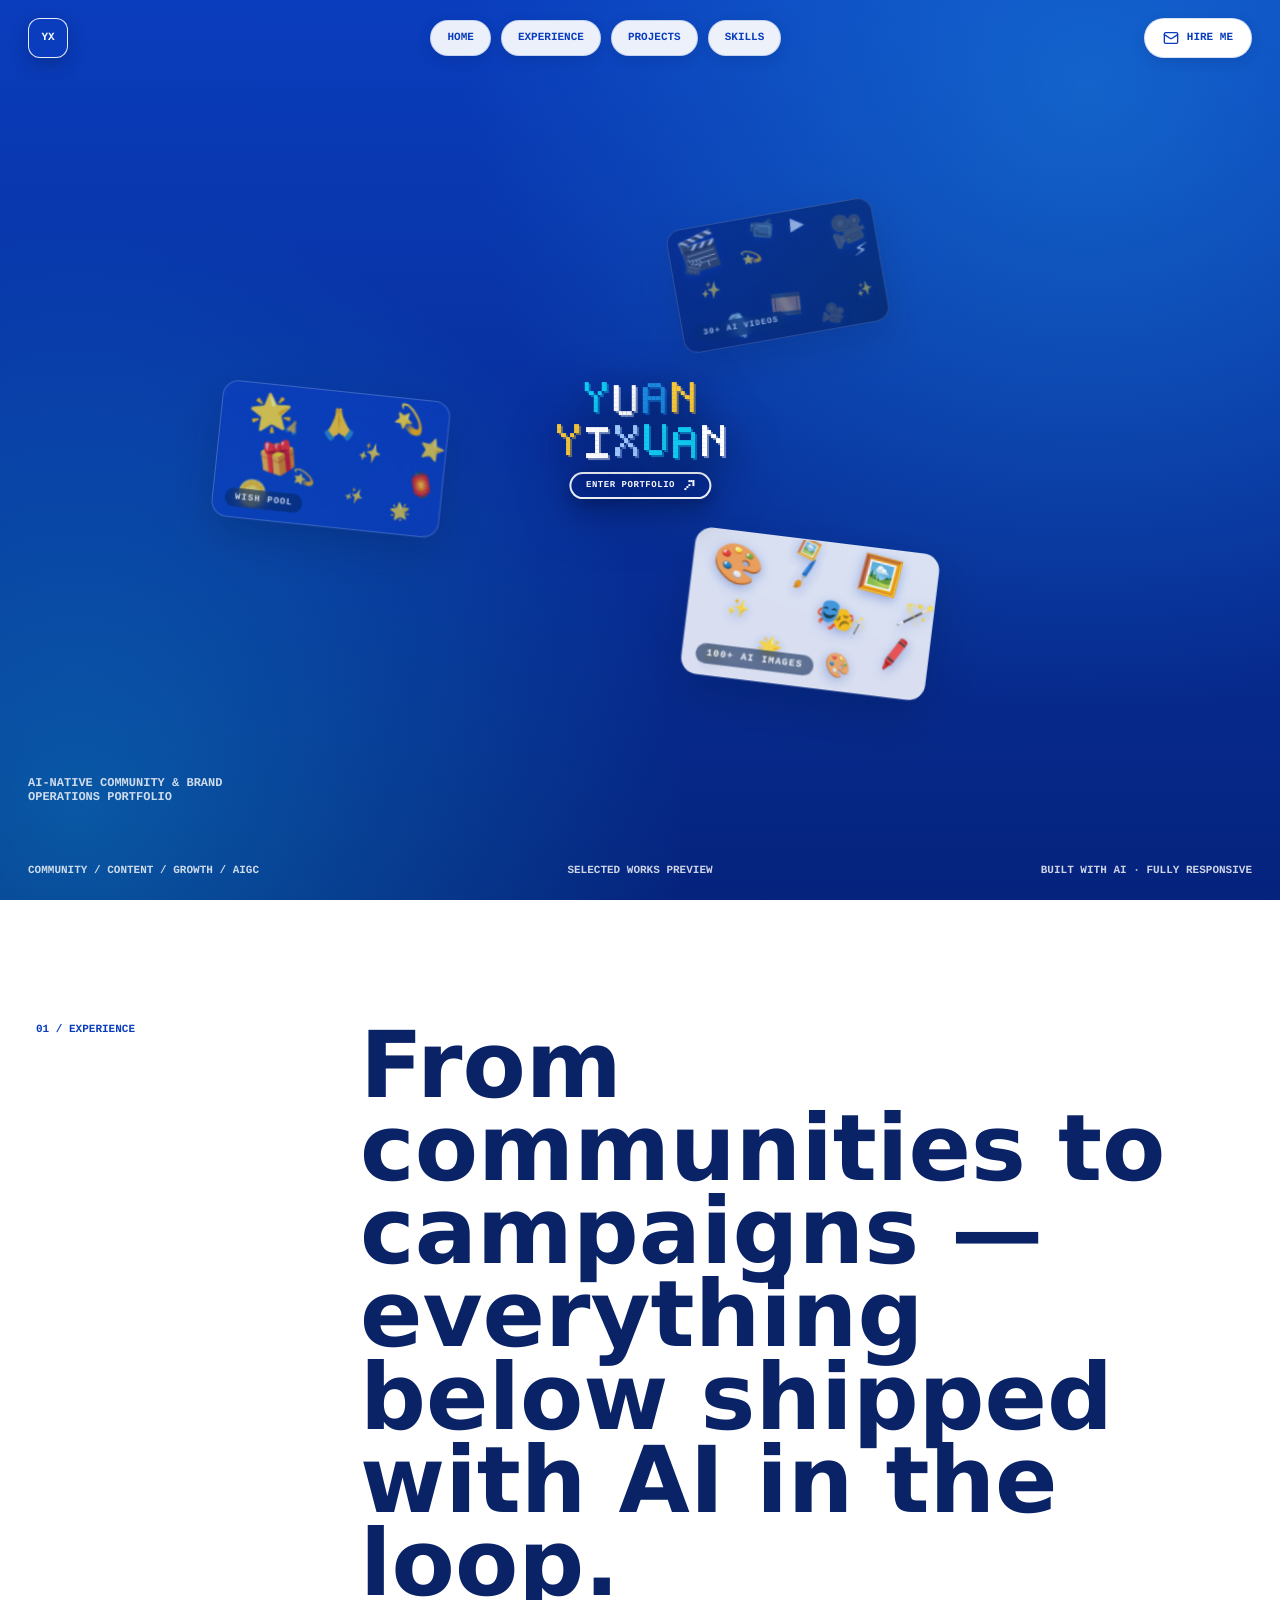
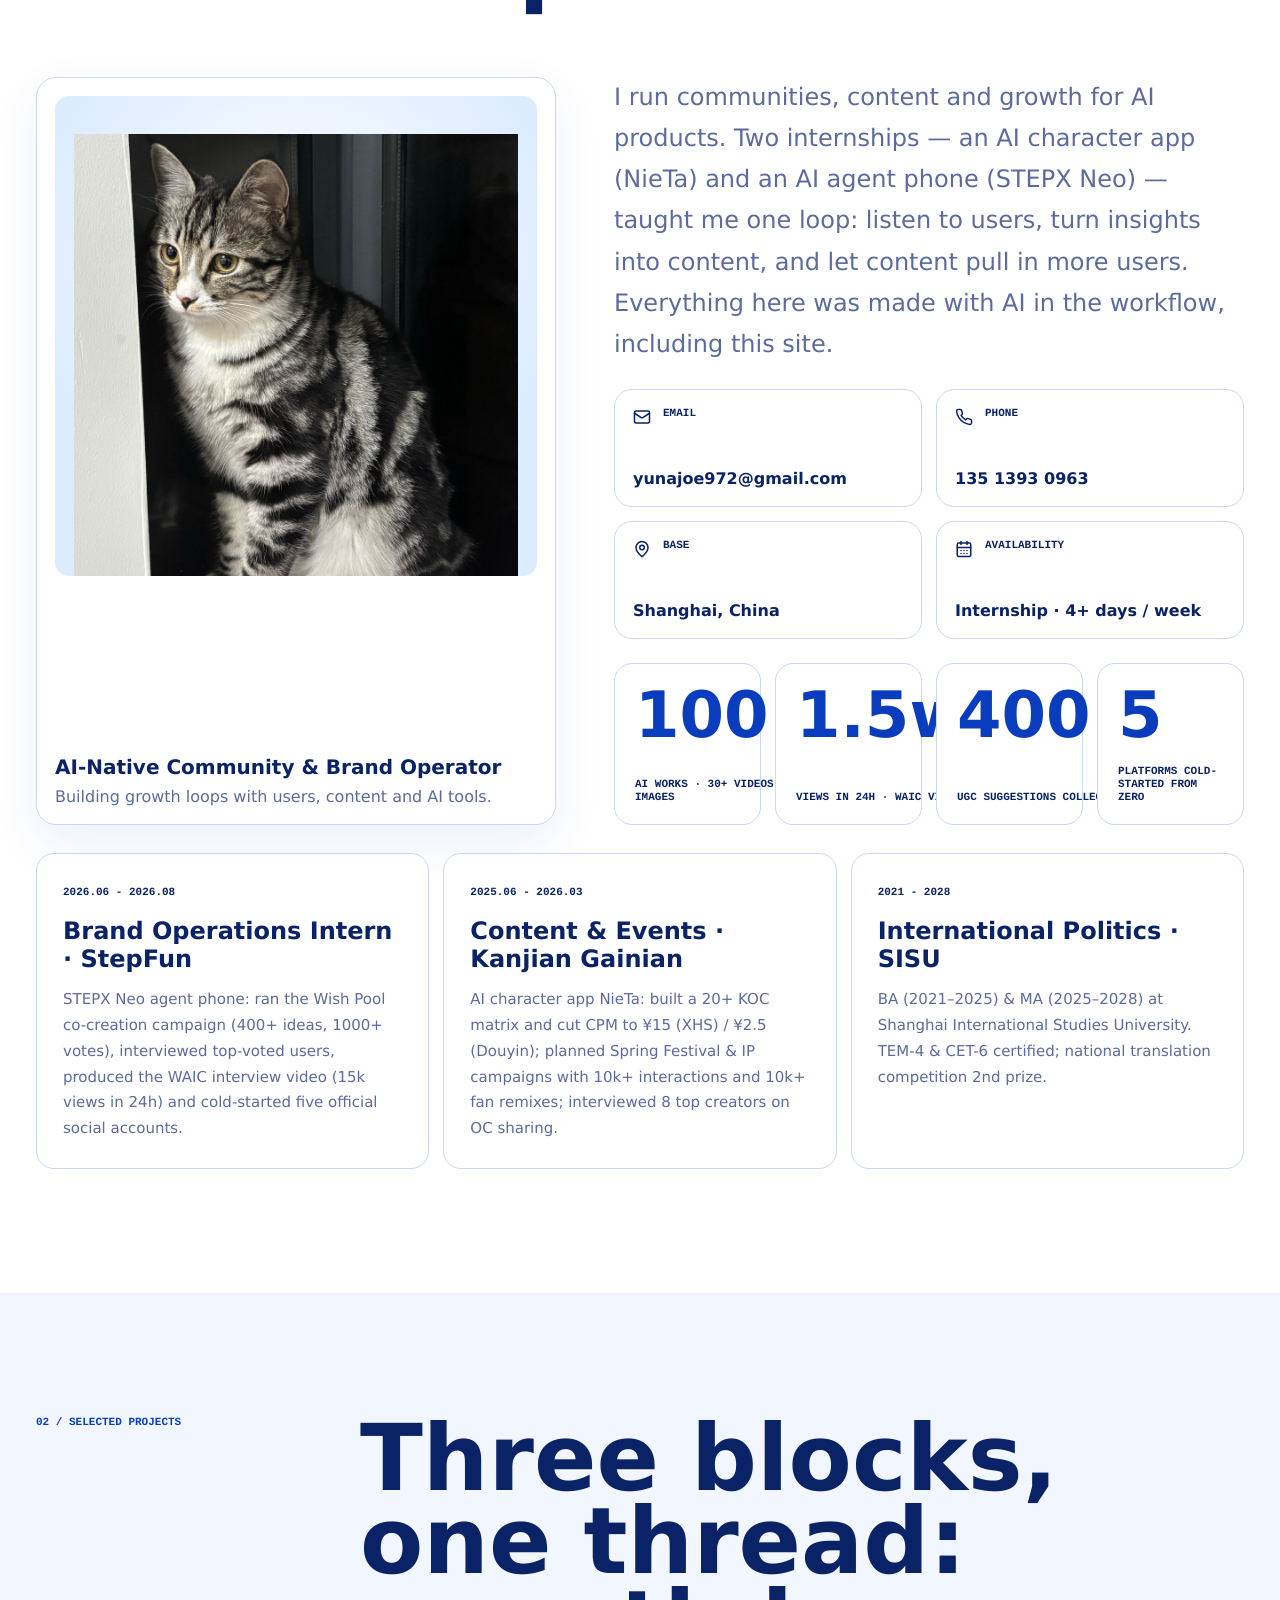
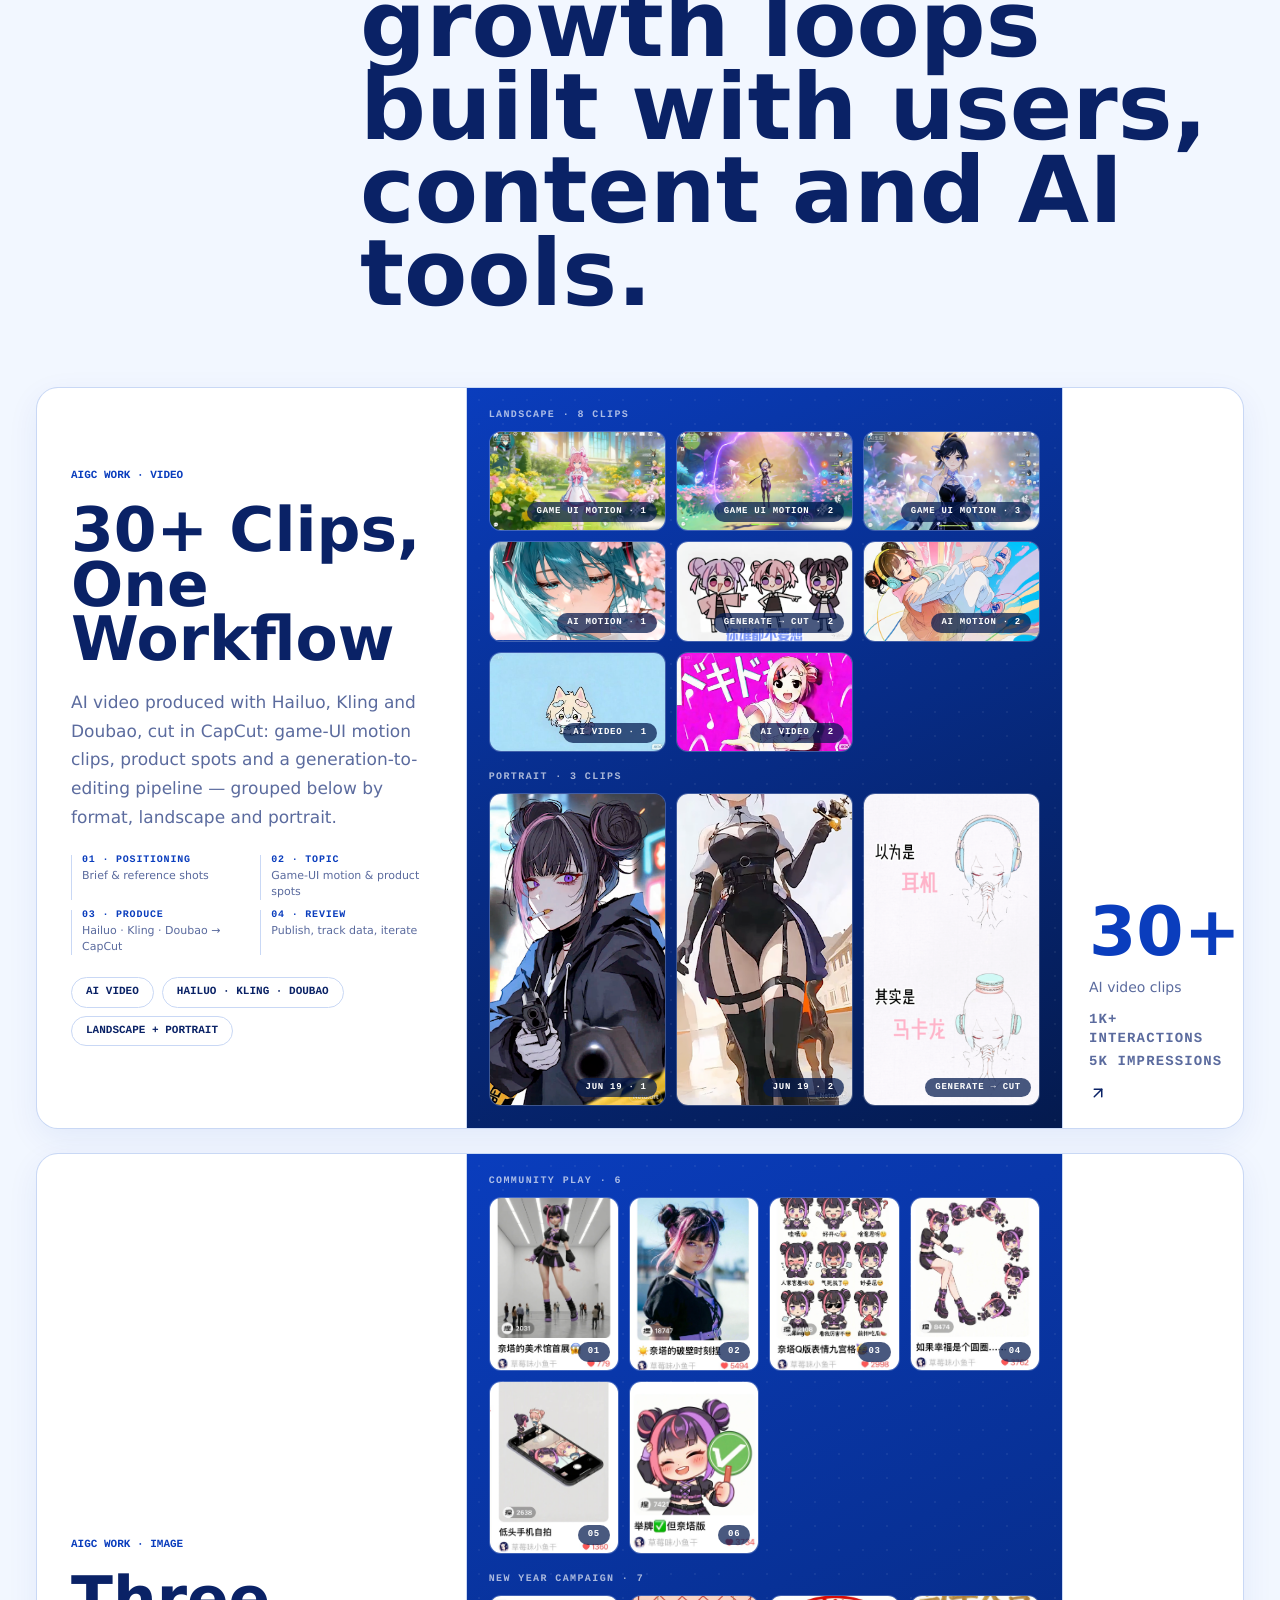
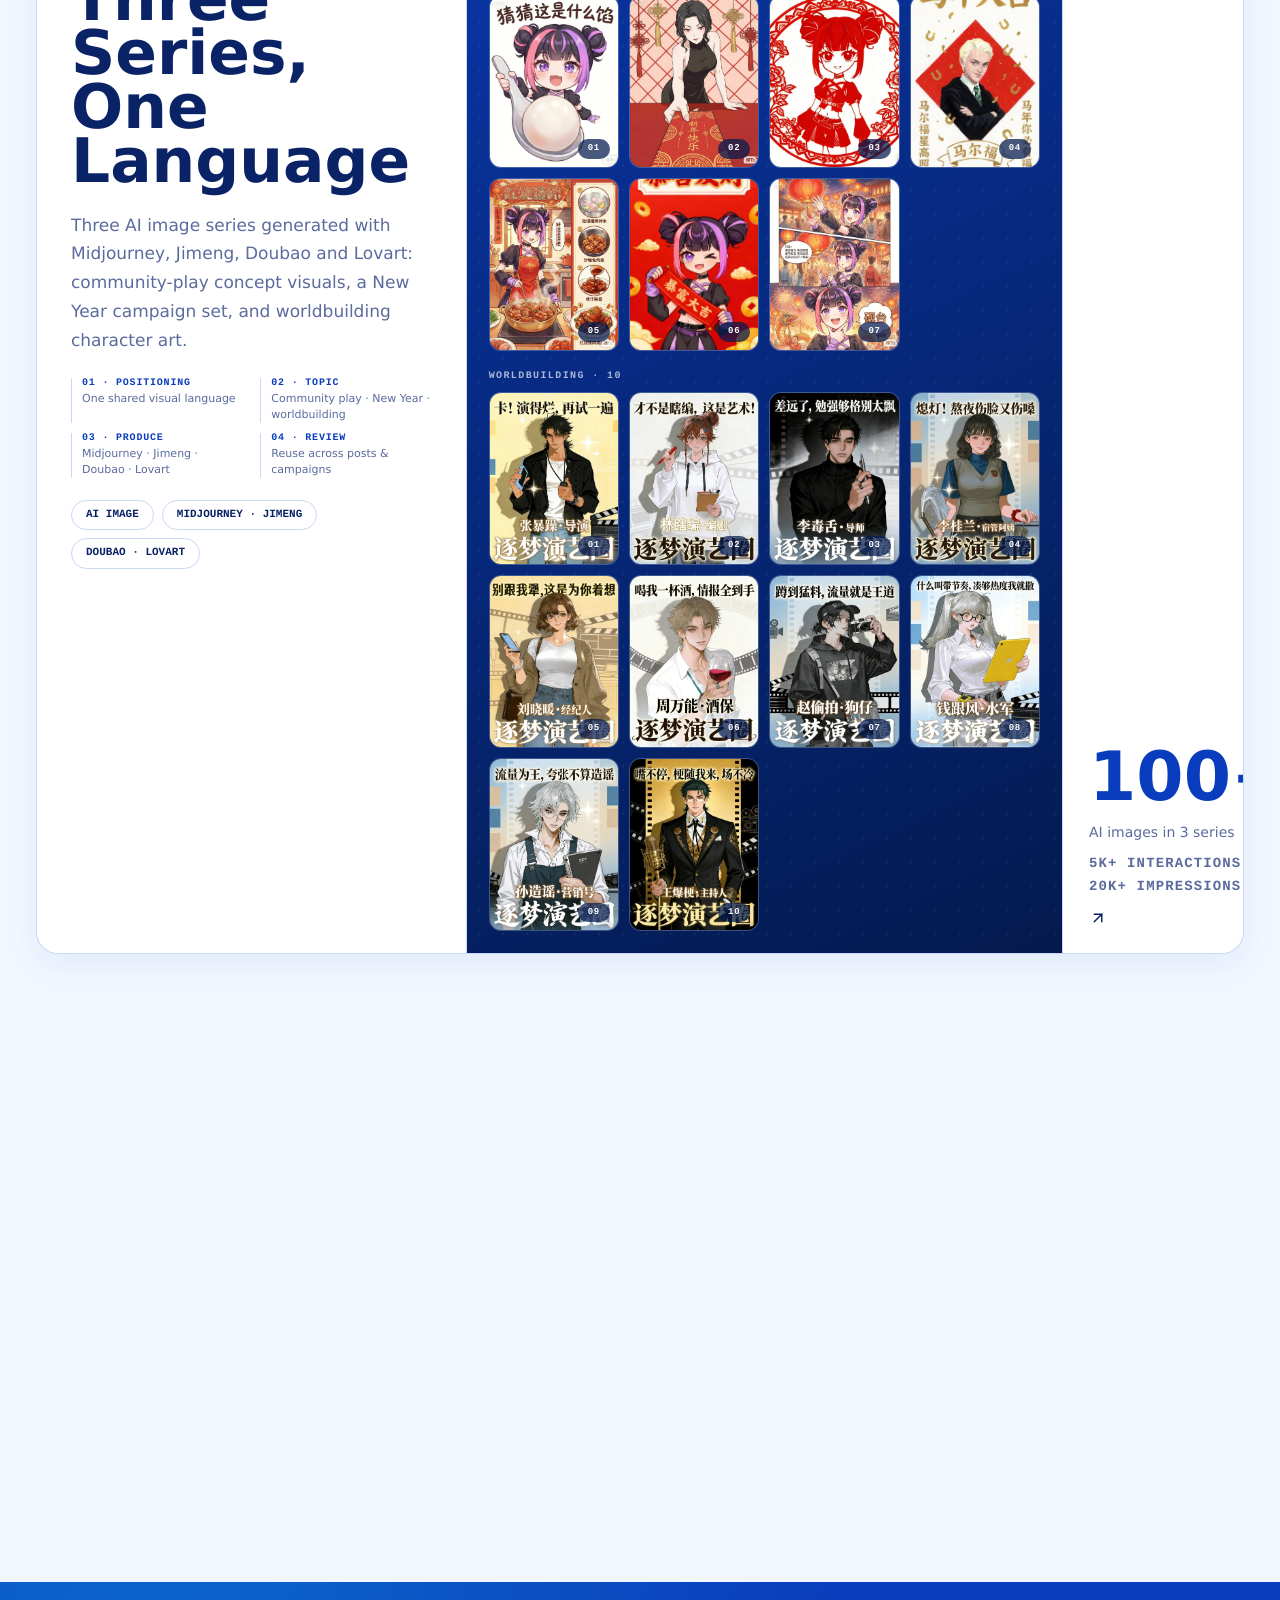
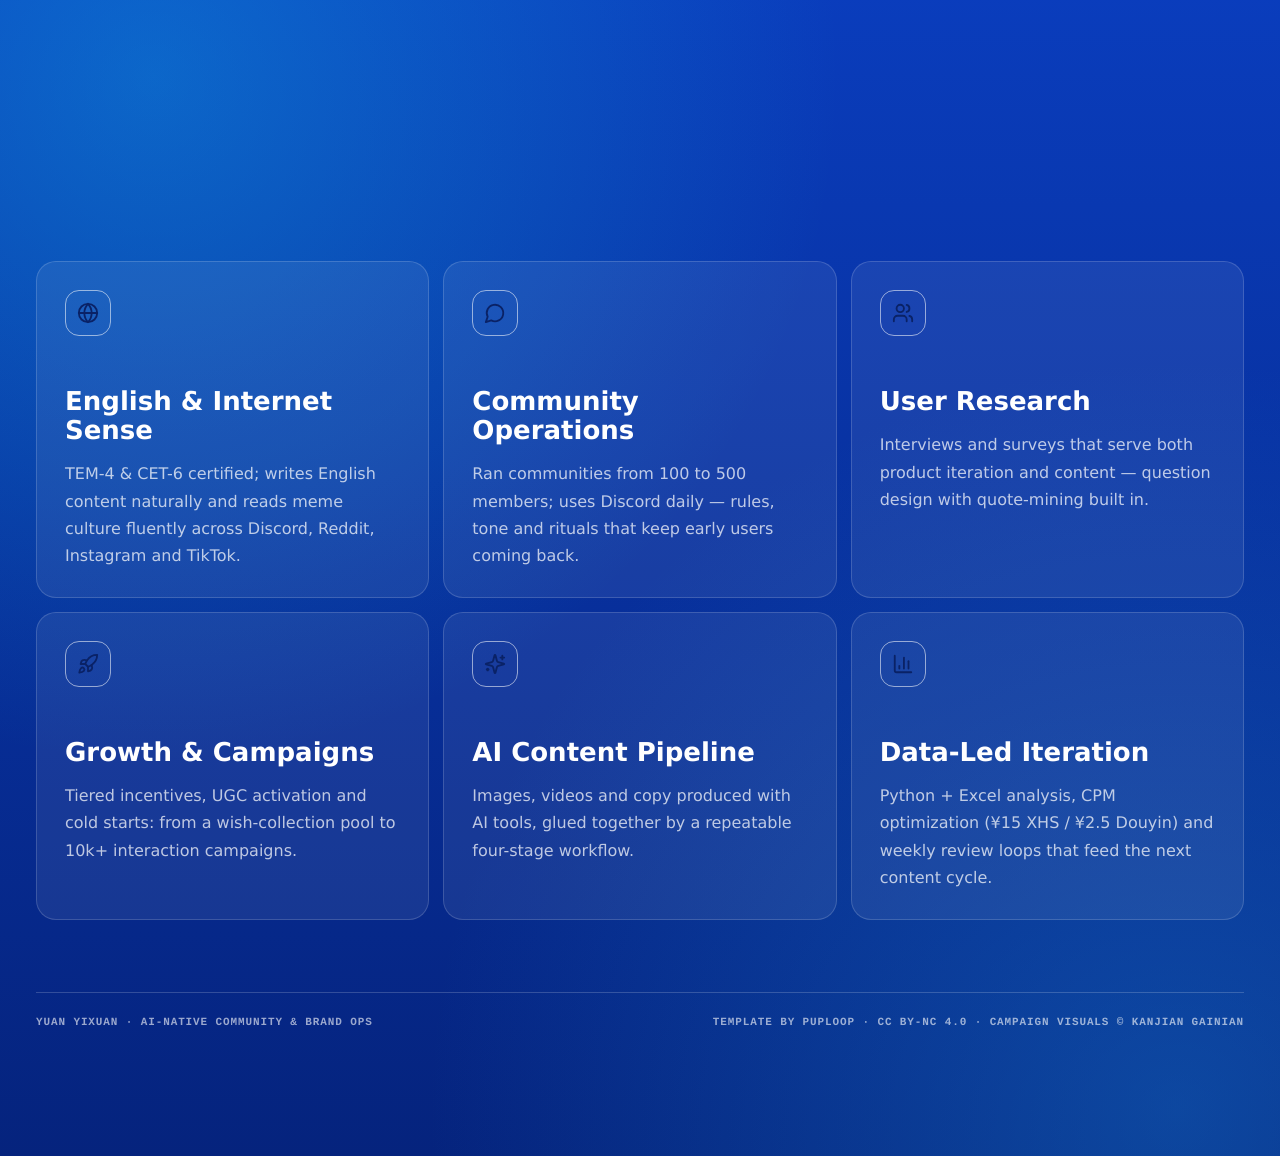
==== commit 3c24f0c7: "Initial deploy: AI-native community & brand operations portfolio Co-Authored-By: Claude <noreply@ant" ====
--- a/black.html
+++ b/black.html
@@ -11,9 +11,9 @@
     <title>Dark Portfolio | Product & Interaction Designer Portfolio</title>
     <script type="module" crossorigin src="./assets/client-BW4HFQ8H.js"></script>
     <script type="module" crossorigin src="./assets/mail-BwU3lQkr.js"></script>
-    <script type="module" crossorigin src="./assets/waic-recap-CfzCr34M.js"></script>
-    <script type="module" crossorigin src="./assets/main-DZ5wrZZ5.js"></script>
-    <link rel="stylesheet" crossorigin href="./assets/styles-DWasp4e8.css">
+    <script type="module" crossorigin src="./assets/waic-recap-CVfgMToi.js"></script>
+    <script type="module" crossorigin src="./assets/main-CGzW2NG2.js"></script>
+    <link rel="stylesheet" crossorigin href="./assets/styles-BH5ef6NO.css">
   </head>
   <body>
     <div id="root"></div>
--- a/assets/styles-BH5ef6NO.css
+++ b/assets/styles-BH5ef6NO.css
@@ -0,0 +1 @@
+:root{--paper:#ffffff;--ink:#0a2266;--muted:#5b6b9e;--soft:#e8f1ff;--line:#c9d8f5;--card:#ffffff;--dark:#05237d;--accent:#f5c63a;--cyan:#12ccf3;--azure:#1c8bdf;--navy:#0a3dbd;--deep:#041a4e;--red:#e82e1a;--teal:#12ccf3;--max-width:1700px;--mx:0;--my:0;color:var(--ink);background:var(--paper);font-family:Inter,ui-sans-serif,system-ui,-apple-system,BlinkMacSystemFont,Segoe UI,PingFang SC,Hiragino Sans GB,Microsoft YaHei,sans-serif;font-synthesis:none;text-rendering:geometricPrecision;-webkit-font-smoothing:antialiased;-moz-osx-font-smoothing:grayscale}*{box-sizing:border-box}html{scroll-behavior:auto;background:var(--paper)}body{min-width:1180px;margin:0;color:var(--ink);background:var(--paper)}a{color:inherit;text-decoration:none}::selection{color:var(--paper);background:var(--navy)}.site-header,.hero-footer,.eyebrow,.section-index,.project-eyebrow,.tag-row span,.contact-item span,.stat-card span,.timeline-item span{font-family:SFMono-Regular,Roboto Mono,Cascadia Mono,Consolas,monospace;font-size:11px;font-weight:800;line-height:1.15;letter-spacing:0;text-transform:uppercase}.site-header{position:fixed;top:18px;left:50%;z-index:30;display:flex;align-items:center;justify-content:space-between;gap:26px;width:min(calc(100% - 56px),var(--max-width));pointer-events:none;color:var(--navy);transform:translate(-50%)}.brand,.nav-links,.header-cta{pointer-events:auto}.brand{display:inline-flex;align-items:center;width:fit-content}.brand-mark{display:grid;width:40px;height:40px;place-items:center;border:1px solid rgba(255,255,255,.9);border-radius:12px;background:var(--navy);color:#fff;box-shadow:0 6px 18px #04164652;transition:transform .18s ease}.brand:hover .brand-mark{transform:translateY(-2px) rotate(-4deg)}.nav-links{display:flex;gap:10px;color:currentColor}.nav-links a{display:inline-flex;align-items:center;min-height:36px;padding:0 16px;border:1px solid rgba(10,61,189,.16);border-radius:999px;background:#ffffffeb;box-shadow:0 4px 14px #04164624;transition:opacity .18s ease,transform .18s ease,background .18s ease,color .18s ease}.nav-links a:hover,.header-cta:hover{background:var(--cyan);color:#fff;border-color:transparent;transform:translateY(-1px)}.header-cta{justify-self:end;display:inline-flex;align-items:center;gap:8px;min-height:40px;padding:0 18px;border:1px solid rgba(10,61,189,.16);border-radius:999px;background:#fff;color:var(--navy);box-shadow:0 4px 14px #04164624;transition:background .18s ease,color .18s ease,transform .18s ease}.intro-home{position:relative;min-height:100vh;overflow:hidden;background:linear-gradient(180deg,#12ccf3,#1c8bdf 46%,#0a3dbd);color:#f7f7f4;isolation:isolate}.intro-home:before{position:absolute;top:0;right:0;bottom:0;left:0;display:none;content:"";background:url(./intro-cover-CT57anhu.png) center / cover no-repeat}.intro-cover{position:absolute;top:0;right:0;bottom:0;left:0;display:block;width:100%;height:100%;padding:0;object-fit:cover;object-position:center}.intro-glow{position:absolute;top:-120px;right:-60px;z-index:1;width:52vw;height:52vw;background:radial-gradient(circle,rgba(122,214,255,.5),rgba(58,162,247,.28) 42%,transparent 68%);pointer-events:none}.intro-glow-bottom{position:absolute;bottom:-140px;left:-80px;z-index:1;width:44vw;height:44vw;background:radial-gradient(circle,rgba(255,255,255,.2),transparent 60%);pointer-events:none}.intro-wordmark{position:absolute;top:104px;left:50%;z-index:2;margin:0;color:#ffffffd9;font-family:SFMono-Regular,Roboto Mono,Cascadia Mono,Consolas,monospace;font-size:12px;font-weight:800;letter-spacing:.34em;text-transform:uppercase;transform:translate(-50%)}.intro-display{position:absolute;bottom:88px;left:max(28px,calc((100vw - var(--max-width)) / 2));z-index:2;display:grid;margin:0;color:#fff;font-size:clamp(58px,6.6vw,118px);font-weight:840;line-height:.92;letter-spacing:-.02em;text-transform:none;filter:drop-shadow(0 10px 26px rgba(5,35,125,.35))}.intro-display span{display:block}.intro-scroll{position:absolute;right:max(28px,calc((100vw - var(--max-width)) / 2));bottom:28px;z-index:2;display:inline-flex;align-items:center;gap:8px;color:#ffffffc4;font-family:SFMono-Regular,Roboto Mono,Cascadia Mono,Consolas,monospace;font-size:11px;font-weight:800;line-height:1;text-transform:uppercase;transition:color .18s ease,transform .18s ease}.intro-scroll:after{display:block;width:8px;height:8px;border-right:1px solid currentColor;border-bottom:1px solid currentColor;content:"";transform:rotate(45deg) translateY(-2px)}.intro-scroll:hover{color:#fff;transform:translateY(2px)}.hero{position:relative;min-height:100vh;overflow:hidden;background:radial-gradient(circle at 85% 10%,rgba(28,139,223,.5),transparent 46%),radial-gradient(circle at 6% 90%,rgba(18,204,243,.3),transparent 42%),linear-gradient(180deg,#0a3dbd,#05237d);color:#fff;isolation:isolate}.hero-title{position:absolute;left:max(28px,calc((100vw - var(--max-width)) / 2));bottom:96px;z-index:6;max-width:380px;margin:0;color:#fffc;font-family:SFMono-Regular,Roboto Mono,Cascadia Mono,Consolas,monospace;font-size:12px;font-weight:800;line-height:1.18;letter-spacing:0;text-transform:uppercase}.hero-center-brand{position:absolute;top:49%;left:50%;z-index:7;display:grid;gap:10px;align-items:center;justify-content:center;justify-items:center;max-width:min(42vw,520px);color:#fff;opacity:1;pointer-events:none;text-align:center;text-transform:uppercase;transform:translate(-50%,-50%);white-space:nowrap;filter:drop-shadow(0 10px 22px rgba(4,22,70,.72));image-rendering:pixelated}.hero-brand-line{display:flex;align-items:center;justify-content:center;gap:clamp(5px,.42vw,8px);white-space:nowrap}.hero-brand-line:first-child{transform:translate(-.04em)}.hero-brand-line:nth-child(2){transform:translate(.04em)}.pixel-letter{--pixel: clamp(3px, .34vw, 5.4px);display:grid;grid-template-columns:repeat(var(--cols),var(--pixel));grid-auto-rows:var(--pixel);gap:0;padding:1px;filter:drop-shadow(calc(var(--pixel) * .55) calc(var(--pixel) * .55) 0 color-mix(in srgb,var(--pixel-color) 42%,transparent)) drop-shadow(0 8px 18px rgba(4,22,70,.5))}.pixel-letter:nth-child(3n+1){transform:translateY(-2px)}.pixel-letter:nth-child(3n+2){transform:translateY(1px)}.pixel-letter:nth-child(3n){transform:translateY(-1px)}.pixel-cell{position:relative;display:block;width:var(--pixel);height:var(--pixel);background:transparent}.pixel-cell.is-filled{background:var(--pixel-color)}.hero-brand-pill{display:inline-flex;align-items:center;justify-content:center;gap:8px;min-height:27px;margin-top:4px;padding:0 14px 0 15px;border:2px solid rgba(255,255,255,.92);border-radius:999px;color:#fff;background:#05237d47;box-shadow:0 8px 18px #0416466b;font-family:Courier New,SFMono-Regular,Roboto Mono,Cascadia Mono,monospace;font-size:9px;font-style:normal;font-weight:800;letter-spacing:.06em;line-height:1;pointer-events:auto;text-transform:uppercase;image-rendering:pixelated;transition:background .18s ease,border-color .18s ease,box-shadow .18s ease,color .18s ease,transform .18s ease}.pixel-arrow{position:relative;display:block;width:12px;height:12px;color:currentColor;transition:transform .18s ease}.pixel-arrow:before,.pixel-arrow:after{position:absolute;width:2px;height:2px;background:currentColor;content:""}.pixel-arrow:before{top:1px;right:1px;box-shadow:-2px 0 0 currentColor,-4px 0 0 currentColor,0 2px 0 currentColor,0 4px 0 currentColor}.pixel-arrow:after{top:5px;right:5px;box-shadow:-2px 2px 0 currentColor,-4px 4px 0 currentColor}.hero-brand-pill:hover{border-color:#fff;color:var(--navy);background:#fff;box-shadow:0 10px 24px #ffffff42;transform:translateY(-2px)}.hero-brand-pill:hover .pixel-arrow{transform:translate(2px,-2px)}.hero-showcase{position:absolute;top:49%;left:50%;z-index:6;width:min(86vw,1180px);height:min(80vh,760px);transform:translate(-50%,-49%);transform-style:preserve-3d;perspective:1200px}.hero-showcase.reveal{opacity:0;transform:translate(-50%,-45%)}.hero-showcase.reveal.is-visible{opacity:1;transform:translate(-50%,-49%)}.floating-mock{position:absolute;top:50%;left:50%;display:grid;align-content:stretch;width:260px;height:156px;min-height:0;overflow:hidden;border:1px solid rgba(255,255,255,.26);border-radius:16px;background:#ffffff29;-webkit-backdrop-filter:blur(18px) saturate(1.18);backdrop-filter:blur(18px) saturate(1.18);cursor:pointer;opacity:var(--auto-opacity, 1);filter:saturate(.98) contrast(1);box-shadow:0 18px 42px #0416464d;transform:translate3d(calc(var(--auto-x, 0px) + var(--mx) * var(--auto-depth, 1) * 22px),calc(var(--auto-y, 0px) + var(--my) * var(--auto-depth, 1) * 22px + var(--hover-y, 0px)),calc(var(--auto-depth, 1) * 38px + var(--hover-z, 0px))) translate(-50%,-50%) rotate(var(--r)) scale(calc(var(--auto-scale, 1) * var(--hover-scale, 1)));transform-origin:center center;transition:box-shadow .26s ease,filter .26s ease,opacity .26s ease;will-change:transform,opacity,filter}.floating-mock:before{position:absolute;top:-10px;right:-10px;bottom:-10px;left:-10px;z-index:-1;pointer-events:none;content:"";opacity:0;background:radial-gradient(circle at 6% 50%,rgba(18,204,243,.86),transparent 34%),radial-gradient(circle at 45% 16%,rgba(255,255,255,.72),transparent 36%),radial-gradient(circle at 72% 82%,rgba(28,139,223,.78),transparent 42%),radial-gradient(circle at 100% 72%,rgba(245,198,58,.6),transparent 30%);filter:blur(8px);transform:none;transition:opacity .26s ease,filter .26s ease}.hero-showcase.is-paused .floating-mock{pointer-events:auto}.floating-mock:hover,.floating-mock.is-hovered{--hover-y: -3px;--hover-z: 80px;--hover-scale: 1.025;z-index:9999!important;opacity:1;box-shadow:-7px 0 18px #12ccf36b,0 9px 22px #ffffff4d,9px 0 20px #1c8bdf70,0 16px 34px #04164680;filter:blur(0) saturate(1.08) contrast(1.05)}.floating-mock:hover:before,.floating-mock.is-hovered:before{opacity:1;filter:blur(10px)}.floating-mock:after{position:absolute;top:0;right:0;bottom:0;left:0;pointer-events:none;content:"";opacity:0;padding:1.4px;border-radius:inherit;background:linear-gradient(105deg,#12ccf3,#fff 48%,#1c8bdf 88%,#f5c63a);mask:linear-gradient(#000 0 0) content-box,linear-gradient(#000 0 0);-webkit-mask-composite:xor;mask-composite:exclude;transition:opacity .22s ease}.floating-mock:hover:after,.floating-mock.is-hovered:after{opacity:1}.mock-cover{background:#fff}.mock-cover-image{position:absolute;top:0;right:0;bottom:0;left:0;display:block;width:100%;height:100%;border-radius:inherit;background:#fff;object-fit:cover;object-position:center}.mock-head{display:flex;align-items:center;justify-content:space-between;gap:12px;min-height:34px;padding:10px 12px 4px;font-family:SFMono-Regular,Roboto Mono,Cascadia Mono,Consolas,monospace;font-size:10px;font-weight:800;line-height:1;border-radius:16px 16px 0 0}.mock-head i{display:block;width:28px;height:5px;background:currentColor;opacity:.3}.mock-body{display:grid;grid-template-columns:1.2fr .8fr;grid-auto-rows:42px;gap:8px;padding:10px 12px 14px;overflow:hidden;border-radius:0 0 16px 16px}.mock-body b{display:block;min-height:28px;background:#fff3}.mock-body b:first-child{grid-row:span 2}.mock-avatar .mock-body{display:block;padding:0}.mock-avatar img{display:block;width:100%;height:122px;object-fit:cover;object-position:center 24%;filter:grayscale(.12)}.mock-dark{background:#0a3dbdd1;color:#fff}.mock-dark .mock-body b{background:#ffffff47}.mock-light{color:var(--ink);background:#ffffffe0}.mock-silver{background:linear-gradient(135deg,#ffffffb8,#9fc8ff80);color:var(--ink)}.mock-silver .mock-body b:first-child{background:linear-gradient(135deg,#e8f1ff,#9fc8ff)}.mock-color{background:linear-gradient(135deg,#12ccf3,#1c8bdf);color:#fff}.mock-color .mock-body b:nth-child(1){background:#0a3dbd}.mock-color .mock-body b:nth-child(2){background:#f5c63a}.mock-color .mock-body b:nth-child(3){background:#fff}.mock-red{background:linear-gradient(135deg,#05237d,#041a4e);color:#fff}.mock-red .mock-body b:first-child{background:linear-gradient(135deg,#e82e1a,#9a2b12)}.hero-footer{position:absolute;right:max(28px,calc((100vw - var(--max-width)) / 2));bottom:22px;left:max(28px,calc((100vw - var(--max-width)) / 2));z-index:8;display:grid;grid-template-columns:1fr auto 1fr;align-items:end;gap:28px;color:#fffc}.hero-footer span:last-child{justify-self:end;max-width:240px}.section{position:relative;padding:124px 0;background:var(--paper)}.section-shell{width:min(calc(100% - 72px),var(--max-width));margin:0 auto}.section-heading{display:grid;grid-template-columns:minmax(170px,260px) minmax(0,1fr);gap:64px;align-items:start;margin-bottom:72px}.section-index,.project-eyebrow,.eyebrow{color:var(--navy)}.section-heading h2{max-width:1120px;margin:0;color:var(--ink);font-size:clamp(54px,7.2vw,128px);line-height:.9;font-weight:820;letter-spacing:0}.profile-grid{display:grid;grid-template-columns:minmax(360px,520px) minmax(0,1fr);gap:58px;align-items:stretch}.avatar-card{position:relative;display:grid;align-content:space-between;min-height:620px;margin:0;padding:18px;border:1px solid var(--line);border-radius:20px;background:#fff;box-shadow:0 18px 48px #0a3dbd14}.avatar-ring{display:grid;min-height:480px;place-items:end center;overflow:hidden;border-radius:14px;background:radial-gradient(circle at 50% 34%,#fff,#dcebff 68%)}.avatar-ring img{width:min(92%,450px);height:auto;transform:translateY(20px)}.avatar-card figcaption{display:grid;gap:8px;margin-top:18px}.avatar-card strong{font-size:20px;color:var(--ink)}.avatar-card span,.profile-lede,.timeline-item p,.project-content p,.strength-card p,.contact-inner p{color:var(--muted)}.profile-copy{display:grid;align-content:start;gap:24px}.profile-lede{max-width:980px;margin:0;font-size:24px;line-height:1.72}.contact-list{display:grid;grid-template-columns:repeat(2,minmax(0,1fr));gap:14px}.contact-item,.stat-card,.timeline-item,.strength-card{background:#fff}.contact-item{display:grid;grid-template-columns:auto 1fr;gap:10px 12px;min-height:118px;padding:18px;border:1px solid var(--line);border-radius:18px}.contact-item strong{grid-column:1 / -1;align-self:end;font-size:16px;color:var(--ink)}.stats-grid{display:grid;grid-template-columns:repeat(4,minmax(0,1fr));gap:14px}.stat-card{display:grid;gap:18px;min-height:156px;padding:20px;border:1px solid var(--line);border-radius:18px}.stat-card strong{font-size:clamp(44px,5vw,78px);line-height:1;color:var(--navy)}.stat-card span{align-self:end}.timeline{display:grid;grid-template-columns:repeat(3,minmax(0,1fr));gap:14px;margin-top:28px}.timeline-item{min-height:230px;padding:26px;border:1px solid var(--line);border-radius:18px}.timeline-item h3{margin:18px 0 14px;font-size:24px;line-height:1.15;color:var(--ink)}.timeline-item p{margin:0;font-size:15px;line-height:1.72}.projects-section{background:#f2f7ff}.project-stack{display:grid;gap:24px}.project-card{position:relative;display:grid;grid-template-columns:minmax(360px,.72fr) minmax(560px,1fr) 210px;gap:1px;min-height:480px;overflow:hidden;scroll-margin-top:96px;border:1px solid var(--line);border-radius:22px;background:var(--line);box-shadow:0 10px 32px #0a3dbd12;transition:transform .26s ease,box-shadow .26s ease}.project-card:hover{transform:translateY(-8px);box-shadow:0 28px 70px #0a3dbd29}.project-content,.project-visual,.project-metric{background:#fff}.project-content{display:grid;align-content:center;gap:22px;padding:34px}.project-content h3{max-width:590px;margin:0;color:var(--ink);font-size:clamp(42px,4.8vw,82px);line-height:.88;font-weight:840}.project-content p{max-width:560px;margin:0;font-size:17px;line-height:1.7}.tag-row{display:flex;flex-wrap:wrap;gap:8px}.tag-row span{padding:8px 14px;border:1px solid var(--line);border-radius:999px;background:#fff}.project-visual{position:relative;min-height:460px;overflow:hidden;background:linear-gradient(155deg,#1c8bdf,#0a3dbd)}.project-visual:before{position:absolute;top:0;right:0;bottom:0;left:0;content:"";background:radial-gradient(circle,rgba(255,255,255,.16) 0 1px,transparent 1.4px) 0 0 / 24px 24px;opacity:.5}.visual-toolbar{position:relative;z-index:2;display:flex;gap:8px;height:46px;padding:18px}.visual-toolbar i{width:8px;height:8px;background:#fff;opacity:.3}.visual-grid{position:relative;z-index:2;display:grid;grid-template-columns:repeat(2,minmax(0,1fr));gap:12px;padding:18px}.visual-grid span,.visual-focus div{background:#ffffff29;border:1px solid rgba(255,255,255,.3)}.visual-grid span{min-height:96px}.visual-focus{position:absolute;right:34px;bottom:34px;left:34px;z-index:3;display:grid;grid-template-columns:1.25fr .8fr .5fr;gap:12px;height:150px}.project-visual-teal{background:linear-gradient(155deg,#12ccf3,#0a3dbd)}.project-visual-teal .visual-focus div:first-child{background:linear-gradient(135deg,#9fdcff,#0a3dbd);border:0}.project-visual-amber{background:linear-gradient(155deg,#1c8bdf,#05237d)}.project-visual-amber .visual-focus div:first-child{background:linear-gradient(135deg,#f5c63a,#1c8bdf);border:0}.project-visual-rose{background:linear-gradient(155deg,#05237d,#041a4e)}.project-visual-rose .visual-focus div:first-child{background:linear-gradient(135deg,#e82e1a,#05237d);border:0}.project-metric{display:grid;align-content:end;gap:12px;padding:26px}.project-metric strong{font-size:68px;line-height:1;color:var(--navy)}.project-metric span{color:var(--muted);font-size:14px;line-height:1.4}.strength-grid{display:grid;grid-template-columns:repeat(3,minmax(0,1fr));gap:14px}.strength-card{min-height:284px;padding:28px;border:1px solid rgba(255,255,255,.16);border-radius:20px;background:#ffffff12;transition:background-color .22s ease,transform .22s ease}.strength-card:hover{background:#ffffff24;transform:translateY(-4px)}.strength-icon{display:grid;width:46px;height:46px;place-items:center;margin-bottom:52px;border:1px solid rgba(255,255,255,.55);border-radius:14px}.strength-card h3{margin:0 0 14px;color:#fff;font-size:26px;line-height:1.12}.strength-card p{margin:0;color:#ffffffb8;font-size:16px;line-height:1.7}.strengths-section{background:radial-gradient(circle at 12% 8%,rgba(18,204,243,.3),transparent 44%),radial-gradient(circle at 92% 96%,rgba(28,139,223,.34),transparent 46%),linear-gradient(180deg,#0a3dbd,#05237d)}.strengths-section .section-index{color:#fff9}.strengths-section .section-heading h2{color:#fff}.contact-section{position:relative;display:grid;align-content:center;min-height:100vh;overflow:hidden;padding:120px 0 32px;background:radial-gradient(circle at 86% 14%,rgba(28,139,223,.45),transparent 46%),radial-gradient(circle at 8% 90%,rgba(18,204,243,.26),transparent 42%),linear-gradient(180deg,#05237d,#041a4e);color:var(--paper)}.contact-section:before{position:absolute;top:0;right:0;bottom:0;left:0;content:"";background:radial-gradient(circle,rgba(255,255,255,.14) 0 1px,transparent 1.4px) 0 0 / 34px 34px;opacity:.24}.contact-inner{position:relative;z-index:1;width:min(calc(100% - 72px),var(--max-width));margin:0 auto}.contact-inner h2{max-width:1280px;margin:22px 0 0;color:#fff;font-size:clamp(74px,8vw,150px);line-height:.88;font-weight:840;letter-spacing:0}.contact-inner .eyebrow{color:#ffffffad}.contact-actions{display:flex;flex-wrap:wrap;gap:14px;margin-top:38px}.primary-button,.ghost-button{display:inline-flex;align-items:center;justify-content:center;gap:10px;min-height:54px;padding:0 26px;border-radius:999px;font-size:14px;font-weight:760;transition:transform .18s ease,opacity .18s ease,background .18s ease,color .18s ease}.primary-button{background:var(--ink);color:var(--paper)}.contact-section .primary-button{background:var(--paper);color:var(--navy)}.ghost-button{background:transparent}.contact-section .ghost-button{border:1px solid rgba(255,255,255,.66);color:#fff}.primary-button:hover,.ghost-button:hover{opacity:1;transform:translateY(-2px)}.contact-section .primary-button:hover{background:var(--cyan);color:#fff}.contact-section .ghost-button:hover{background:#ffffff24}.contact-footer{position:absolute;right:max(28px,calc((100vw - var(--max-width)) / 2));bottom:24px;left:max(28px,calc((100vw - var(--max-width)) / 2));z-index:1;display:flex;justify-content:space-between;gap:24px;color:#fff9}.reveal{opacity:0;transform:translateY(28px);transition:opacity .72s ease,transform .72s ease}.reveal.is-visible{opacity:1;transform:translateY(0)}@media (max-width: 1440px){body{min-width:1024px}.floating-mock{width:230px;height:138px}.project-card{grid-template-columns:minmax(330px,.72fr) minmax(430px,1fr) 180px}}@media (max-width: 1180px){body{min-width:0}.site-header{width:min(calc(100% - 32px),var(--max-width))}.nav-links{display:none}.hero-showcase{width:96vw}.section-shell,.contact-inner{width:min(calc(100% - 36px),var(--max-width))}.section-heading,.profile-grid,.project-card,.contact-list,.stats-grid,.timeline,.strength-grid{grid-template-columns:1fr}.project-card{min-height:auto}}@media (max-width: 760px){body{overflow-x:hidden}.site-header{top:14px;width:calc(100% - 28px);gap:12px}.brand-mark{width:34px;height:34px}.header-cta{gap:6px;font-size:11px}.header-cta svg{width:14px;height:14px}.intro-wordmark{top:88px;font-size:10px}.intro-display{bottom:64px;left:18px;font-size:clamp(34px,12vw,56px)}.intro-scroll{right:18px;bottom:18px;font-size:10px}.hero{min-height:100svh}.hero-title{right:18px;bottom:70px;left:18px;max-width:none;font-size:10px}.hero-center-brand{top:48%;gap:9px;max-width:82vw}.hero-brand-line{gap:4px}.pixel-letter{--pixel: clamp(2.4px, .95vw, 3.8px)}.hero-brand-pill{min-height:24px;padding:0 10px;font-size:8px}.hero-showcase{top:48%;width:100vw;height:62svh;transform:translate(-50%,-50%)}.floating-mock{width:min(42vw,172px);height:min(25.2vw,103px);border-radius:12px}.hero-footer{right:18px;bottom:16px;left:18px;grid-template-columns:1fr;gap:8px;font-size:9px;color:#fffc}.hero-footer span:last-child{justify-self:start}.section{padding:74px 0}.section-shell,.contact-inner{width:calc(100% - 32px)}.section-heading{gap:22px;margin-bottom:40px}.section-heading h2{font-size:clamp(34px,11vw,56px);line-height:.96}.profile-lede{font-size:17px;line-height:1.68}.avatar-card{min-height:auto;padding:12px}.avatar-ring{min-height:320px}.contact-item,.stat-card,.timeline-item,.strength-card,.project-content,.project-metric{padding:18px}.stat-card{min-height:118px}.timeline-item,.strength-card{min-height:auto}.project-card{gap:1px}.project-content{gap:16px}.project-content h3{font-size:clamp(34px,11vw,54px);line-height:.94}.project-content p{font-size:15px}.project-visual{min-height:300px}.visual-focus{right:18px;bottom:18px;left:18px;height:108px}.project-metric{min-height:130px}.project-metric strong{font-size:52px}.contact-inner h2{font-size:clamp(40px,13vw,68px);line-height:.96}.contact-actions{display:grid}.primary-button,.ghost-button{width:100%}.contact-footer{right:18px;left:18px;display:grid;gap:8px}}@media (max-width: 430px){.hero-showcase{height:58svh}.floating-mock{width:152px;height:91px}.hero-footer{display:none}}@media (prefers-reduced-motion: reduce){*,*:before,*:after{animation-duration:.01ms!important;animation-iteration-count:1!important;scroll-behavior:auto!important;transition-duration:.01ms!important}.reveal{opacity:1;transform:none}}.project-media{position:relative;min-height:460px;overflow:hidden;padding:22px;background:linear-gradient(155deg,#0a3dbd,#041a4e)}.project-media:before{position:absolute;top:0;right:0;bottom:0;left:0;content:"";background:radial-gradient(circle,rgba(255,255,255,.14) 0 1px,transparent 1.4px) 0 0 / 24px 24px;opacity:.4}.media-group{position:relative;z-index:2}.media-group+.media-group{margin-top:20px}.media-group-label{display:block;color:#ffffffa8;font-family:SFMono-Regular,Roboto Mono,Cascadia Mono,Consolas,monospace;font-size:10px;font-weight:800;letter-spacing:.14em;text-transform:uppercase}.media-grid{display:grid;grid-template-columns:repeat(3,minmax(0,1fr));gap:10px;margin-top:10px}.media-tile{position:relative;overflow:hidden;border:1px solid rgba(255,255,255,.18);border-radius:12px;background:#ffffff0f}.video-tile video{display:block;width:100%;aspect-ratio:16/9;object-fit:cover;background:#041a4e;cursor:pointer}.media-grid.is-portrait .video-tile video{aspect-ratio:9/16}.media-grid.is-images{grid-template-columns:repeat(4,minmax(0,1fr))}.image-tile img{display:block;width:100%;aspect-ratio:3/4;object-fit:cover;object-position:center}.media-caption{position:absolute;right:8px;bottom:8px;display:inline-flex;padding:4px 10px;border-radius:999px;background:#041a4eb8;color:#fff;font-family:SFMono-Regular,Roboto Mono,Cascadia Mono,Consolas,monospace;font-size:9px;font-weight:800;letter-spacing:.08em;line-height:1.3;text-transform:uppercase;pointer-events:none;white-space:nowrap}.project-media-board{display:grid;align-content:center}.board-frame{position:relative;display:block;overflow:hidden;border:1px solid rgba(255,255,255,.22);border-radius:14px;box-shadow:0 16px 40px #041a4e66;transition:transform .22s ease,box-shadow .22s ease}.board-frame:hover{transform:translateY(-4px);box-shadow:0 22px 52px #041a4e8c}.board-frame img{display:block;width:100%;height:auto}.project-media-cat{display:grid;align-content:center}.cat-playground{position:relative;z-index:2;display:grid;gap:14px}.cat-room{position:relative;height:340px;overflow:hidden;border:1px dashed rgba(255,255,255,.2);border-radius:14px;background:#ffffff0a;touch-action:manipulation}.cat-chip{position:absolute;top:9%;padding:8px 14px;border:1px solid rgba(255,255,255,.34);border-radius:999px;background:#ffffff1a;color:#fff;font-family:SFMono-Regular,Roboto Mono,Cascadia Mono,Consolas,monospace;font-size:10px;font-weight:800;letter-spacing:.1em;text-transform:uppercase;cursor:pointer;transition:transform .35s cubic-bezier(.3,1.4,.6,1),opacity .3s ease}.cat-chip:hover{border-color:#12ccf3}.cat-chip.is-knocked{transform:rotate(94deg) translateY(30px);opacity:.5}.cat{position:absolute;top:72%;left:50%;z-index:3;transform:translate(-50%,-50%);transition:transform .16s ease;will-change:left,top}.cat.is-pouncing{transform:translate(-50%,-50%) scale(1.22)}.cat.is-sleeping{transform:translate(-50%,-50%) rotate(8deg)}.cat-emoji{display:block;font-size:44px;line-height:1;transform:scaleX(var(--face,1));filter:drop-shadow(0 10px 14px rgba(4,26,78,.55))}.cat-paw{position:absolute;right:-4px;bottom:-6px;font-size:16px;animation:pawSwat .3s ease forwards;transform-origin:left bottom}@keyframes pawSwat{0%{transform:rotate(0)}60%{transform:rotate(-40deg) translate(4px,-4px)}to{transform:rotate(-10deg)}}.cat-zzz{position:absolute;top:-24px;left:22px;font-size:14px;letter-spacing:3px;color:#fffc;animation:floatZ 2.2s ease-in-out infinite}@keyframes floatZ{0%,to{transform:translateY(0);opacity:.45}50%{transform:translateY(-7px);opacity:1}}.paw-stamp{position:absolute;z-index:2;font-size:17px;transform:translate(-50%,-50%);opacity:.85;pointer-events:none;animation:stampIn .32s cubic-bezier(.2,1.6,.4,1)}@keyframes stampIn{0%{transform:translate(-50%,-50%) scale(2.2);opacity:0}to{transform:translate(-50%,-50%) scale(1);opacity:.85}}.cat-status{color:#fff9;font-family:SFMono-Regular,Roboto Mono,Cascadia Mono,Consolas,monospace;font-size:10px;font-weight:800;letter-spacing:.1em;text-transform:uppercase}.intro-cover-clean{position:absolute;top:0;right:0;bottom:0;left:0;background:radial-gradient(circle,rgba(255,255,255,.16) 0 1px,transparent 1.4px) 0 0/36px 36px}.avatar-ring-clean{place-items:center}.avatar-initials{display:grid;width:100%;height:100%;place-items:center;background:linear-gradient(135deg,#1c8bdf,#0a3dbd);color:#f3f3f1;font-family:SFMono-Regular,Roboto Mono,Cascadia Mono,Consolas,monospace;font-size:clamp(120px,14vw,220px);font-weight:840;letter-spacing:-.04em}.mock-cover-label{position:absolute;left:12px;bottom:10px;z-index:2;padding:5px 10px;border-radius:999px;background:#0622549e;-webkit-backdrop-filter:blur(6px);backdrop-filter:blur(6px);color:#fff;font-family:SFMono-Regular,Roboto Mono,Cascadia Mono,Consolas,monospace;font-size:9px;font-weight:800;letter-spacing:.12em;line-height:1;white-space:nowrap}.mock-emoji-field{position:absolute;top:0;right:0;bottom:0;left:0;overflow:hidden;border-radius:inherit}.mock-emoji{position:absolute;line-height:1;transform-origin:center;filter:drop-shadow(0 3px 5px rgba(10,61,189,.35));-webkit-user-select:none;user-select:none;pointer-events:none}.site-footer{display:flex;justify-content:space-between;gap:24px;margin-top:72px;padding-top:22px;border-top:1px solid rgba(255,255,255,.18);color:#fff9;font-family:SFMono-Regular,Roboto Mono,Cascadia Mono,Consolas,monospace;font-size:11px;font-weight:800;letter-spacing:.08em;line-height:1.6;text-transform:uppercase}@media (max-width:760px){.site-footer{flex-direction:column;gap:8px}}.workflow-strip{display:grid;grid-template-columns:repeat(2,minmax(0,1fr));gap:10px 18px;margin:0;padding:0;list-style:none}.workflow-strip li{display:grid;gap:2px;align-content:start;padding-left:10px;border-left:1px solid var(--line)}.workflow-strip b{color:var(--navy);font-family:SFMono-Regular,Roboto Mono,Cascadia Mono,Consolas,monospace;font-size:10px;font-weight:800;letter-spacing:.08em;text-transform:uppercase}.workflow-strip span{color:var(--muted);font-size:11px;line-height:1.45}@media (max-width:430px){.workflow-strip{grid-template-columns:1fr}}.project-engagement{display:grid;gap:3px;color:var(--navy);font-family:SFMono-Regular,Roboto Mono,Cascadia Mono,Consolas,monospace;font-size:10px;font-weight:800;letter-spacing:.08em;text-transform:uppercase}.avatar-photo{display:block;width:100%;height:100%;object-fit:cover}@media (max-width:600px){.media-grid{grid-template-columns:repeat(2,minmax(0,1fr))}.media-grid.is-images{grid-template-columns:repeat(3,minmax(0,1fr))}}
